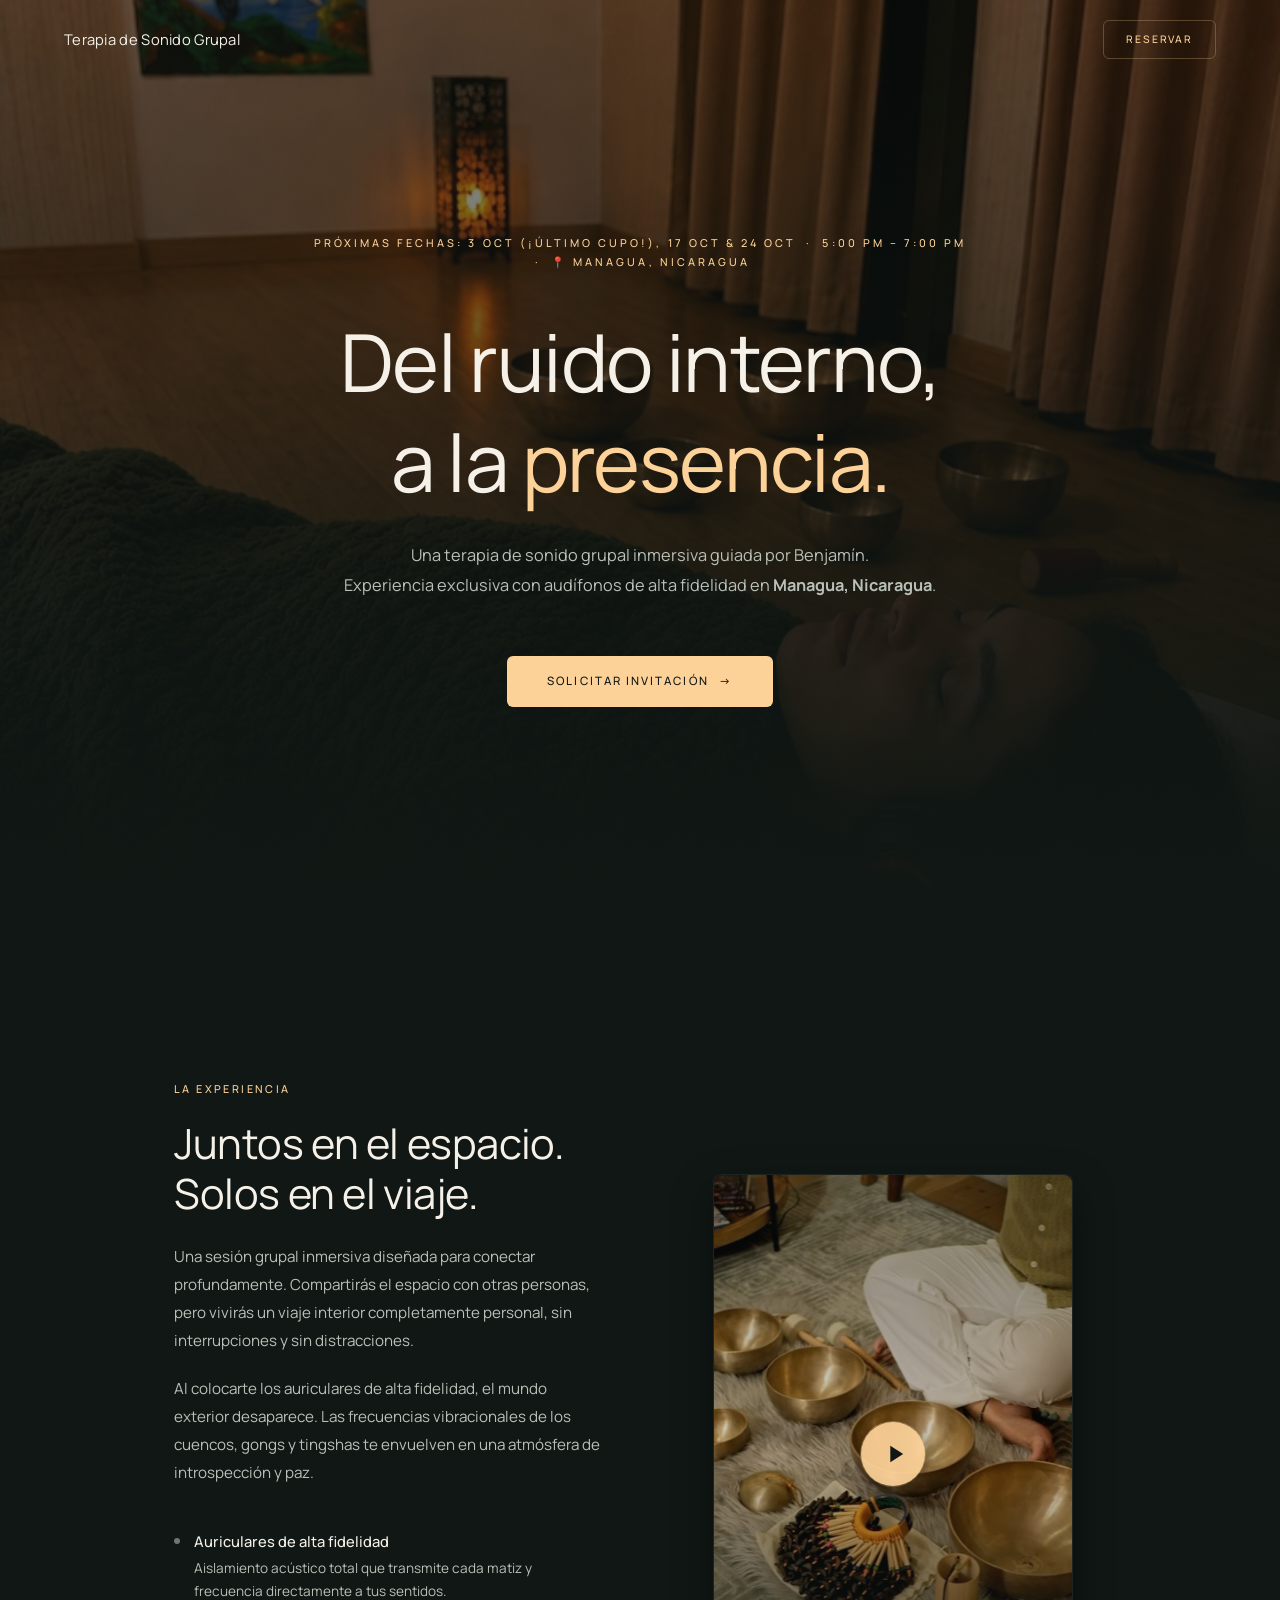
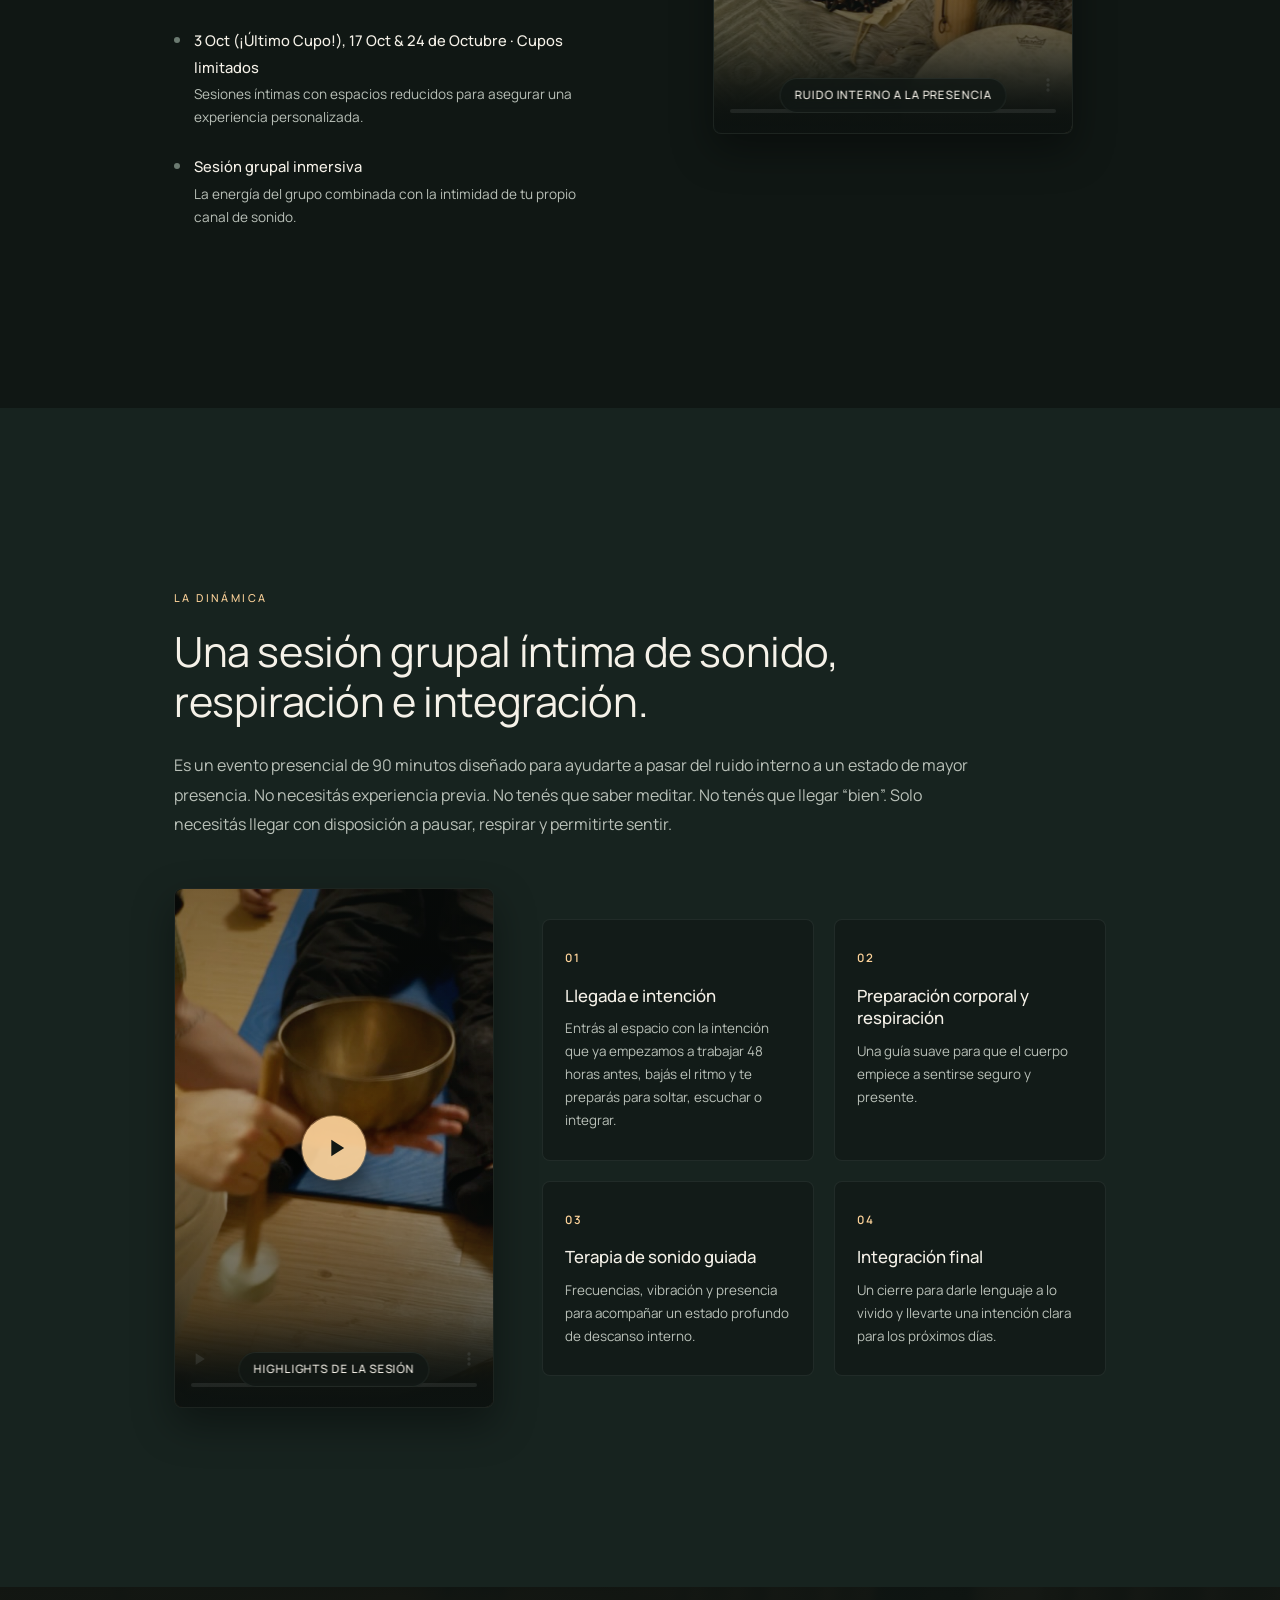
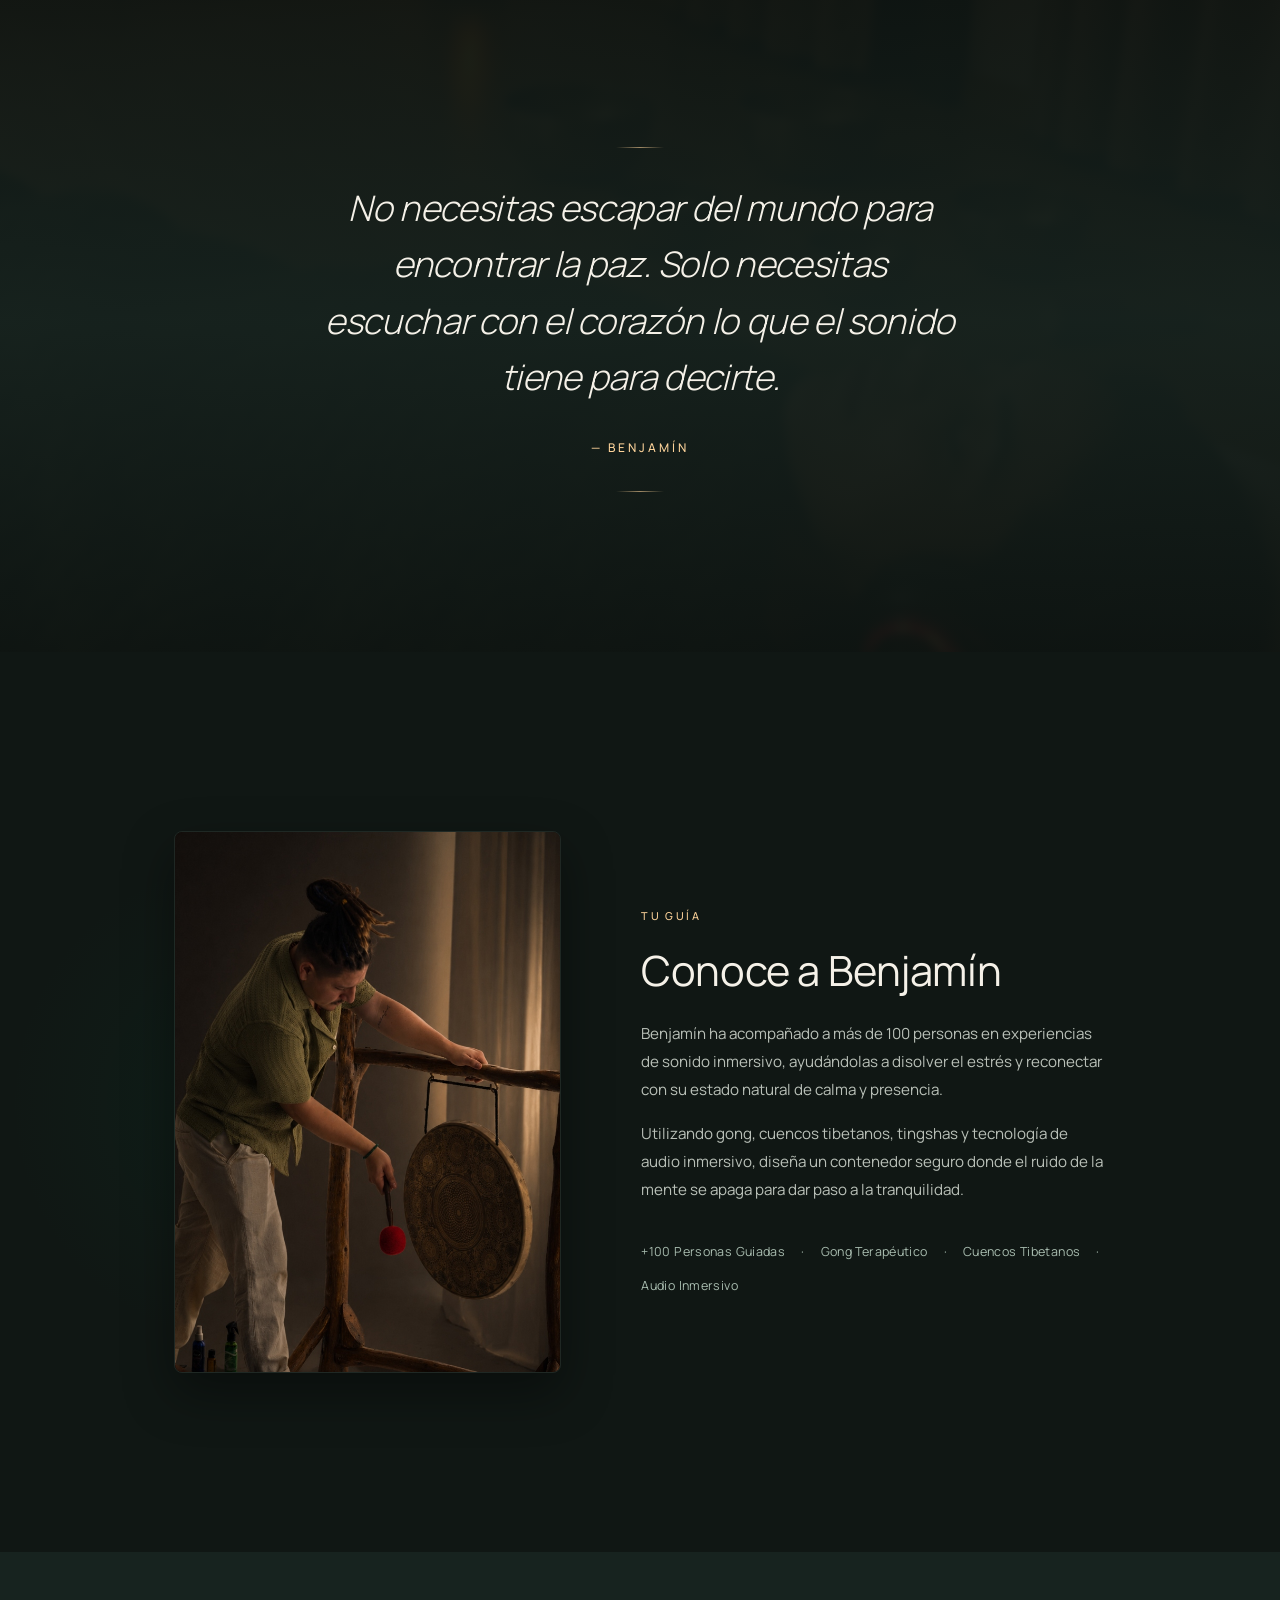
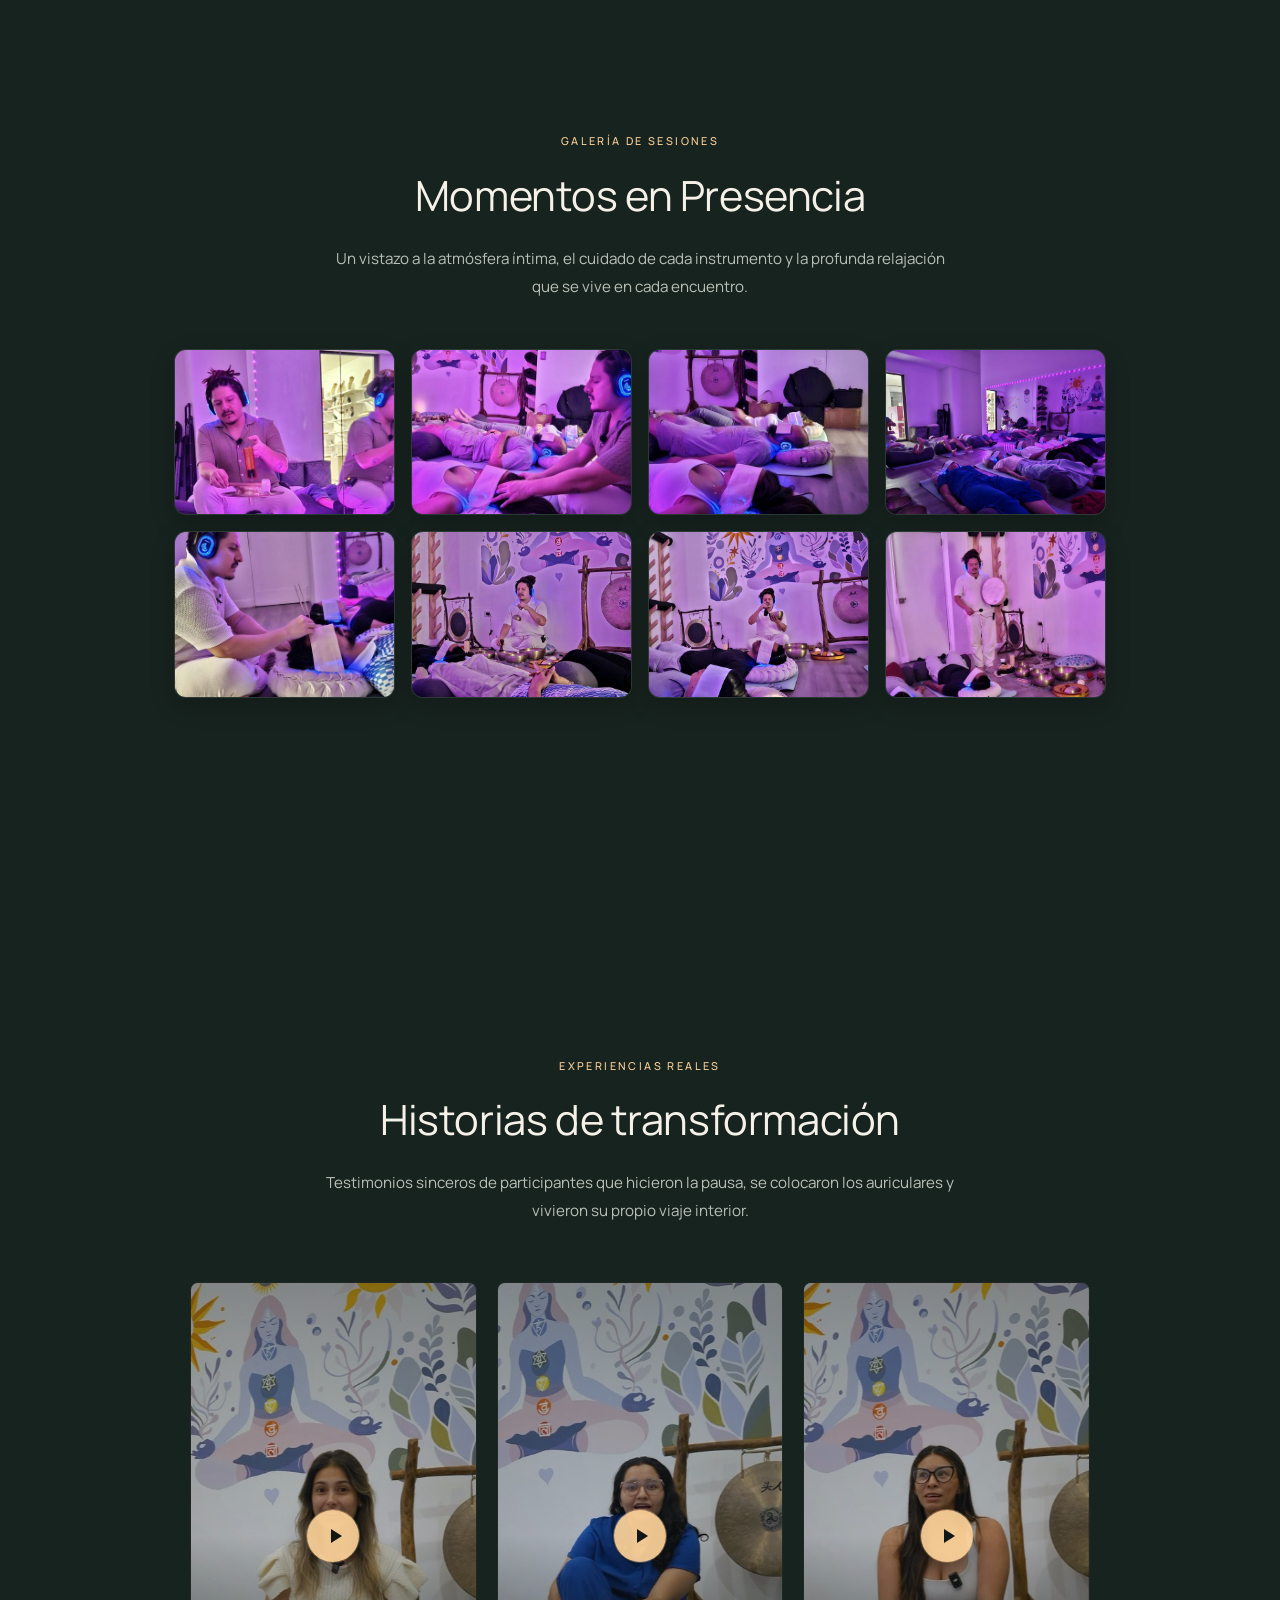
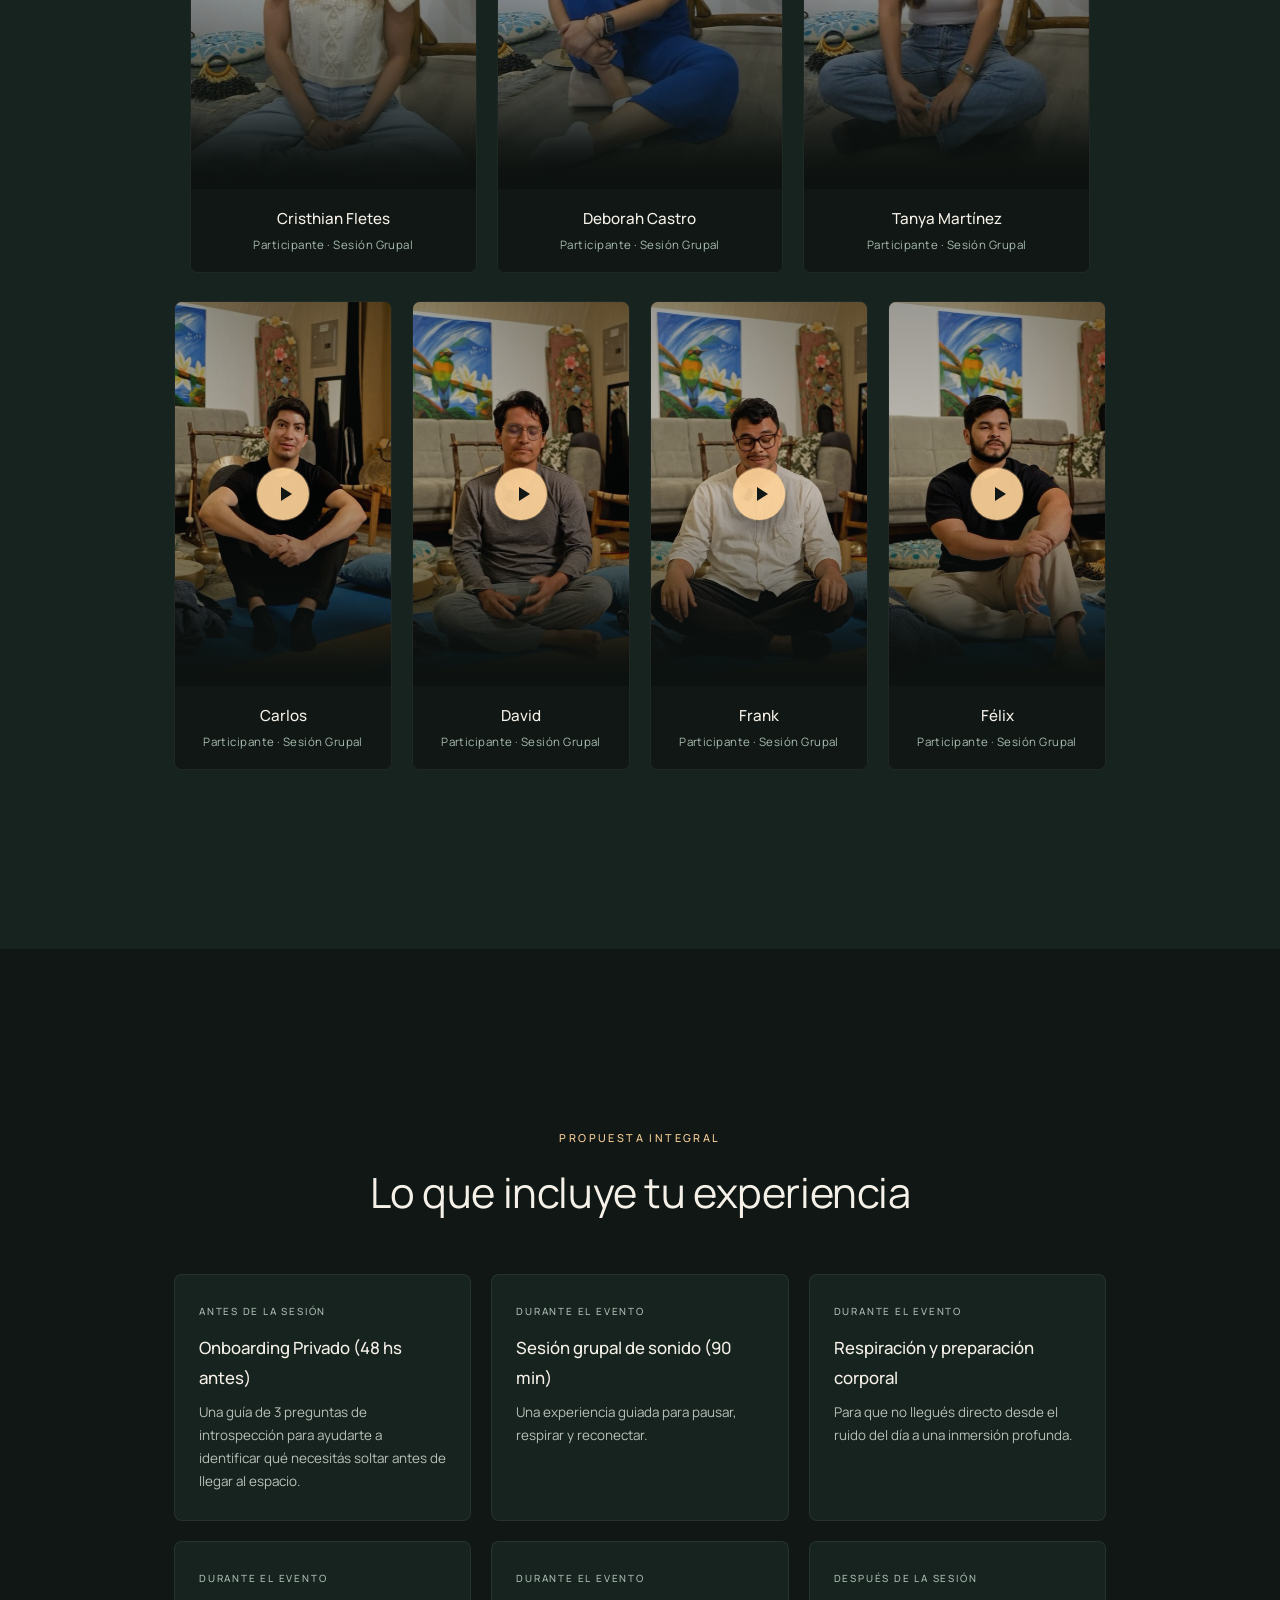
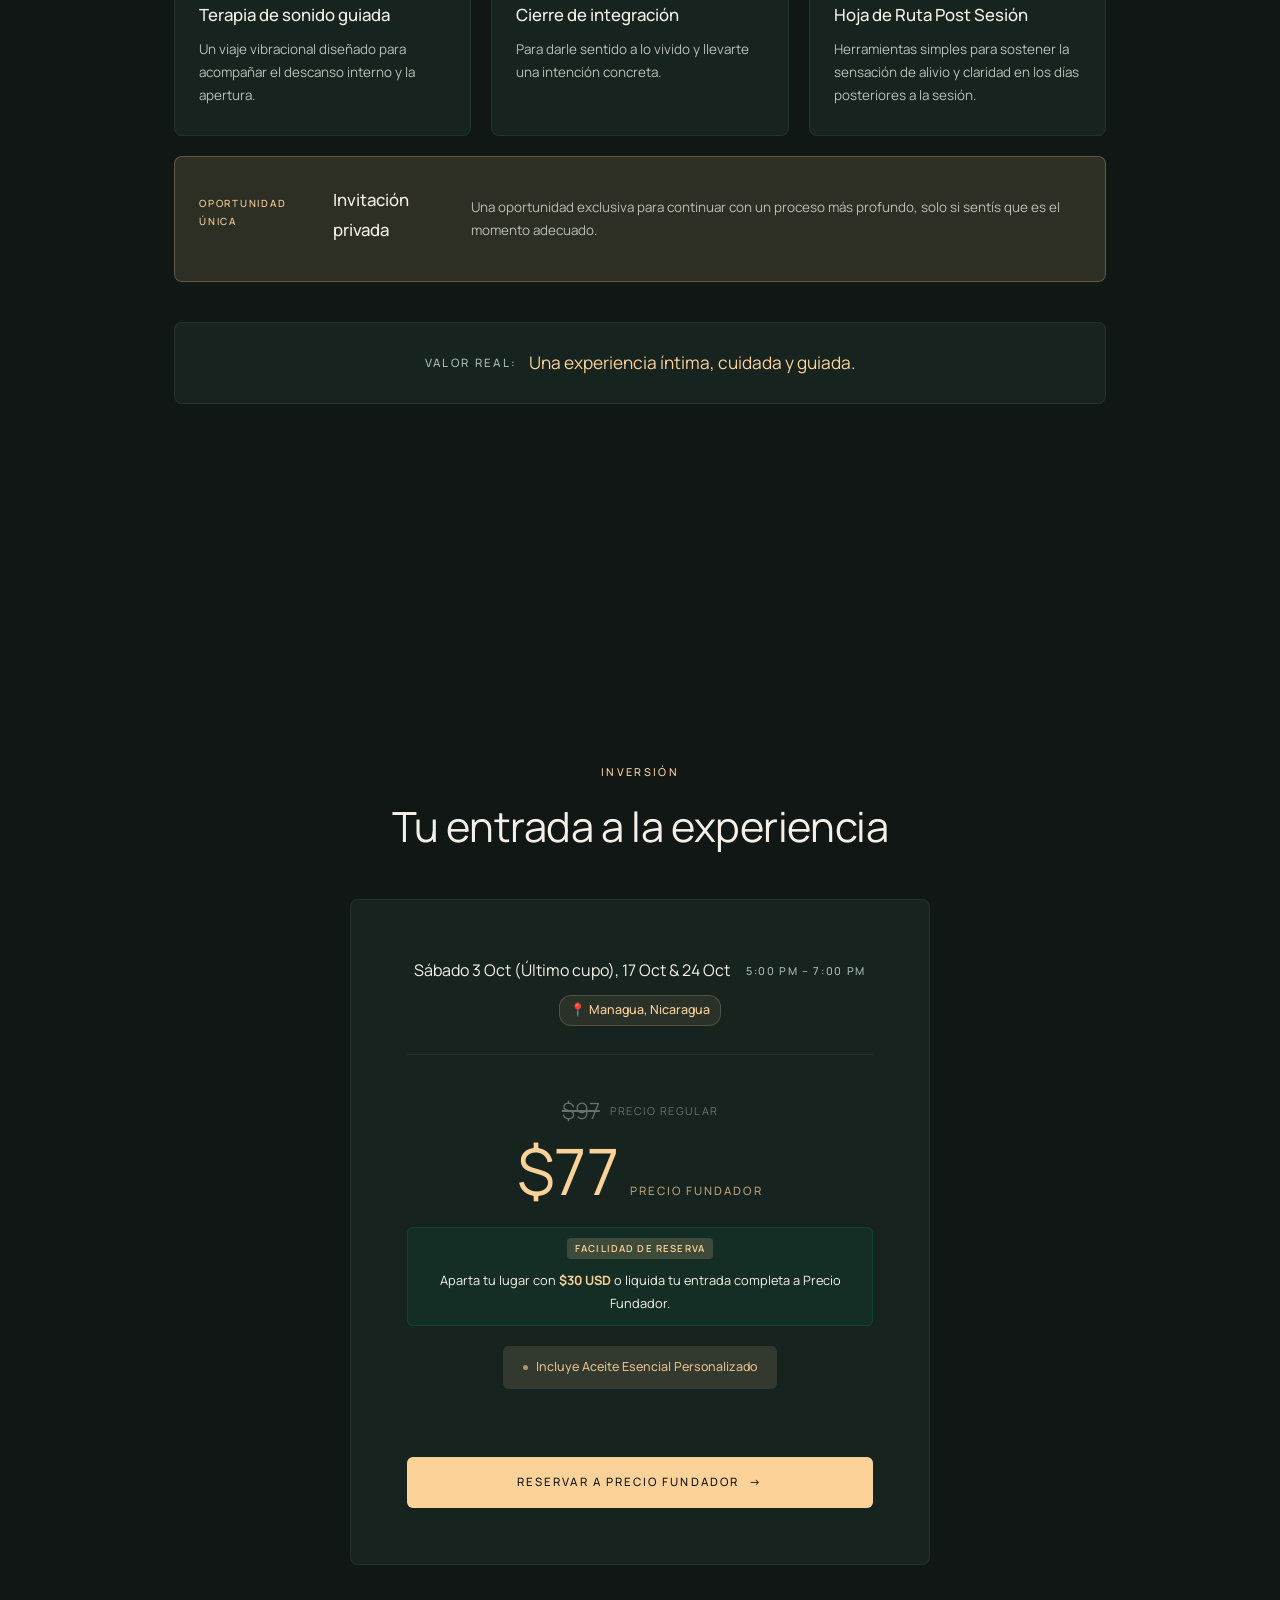
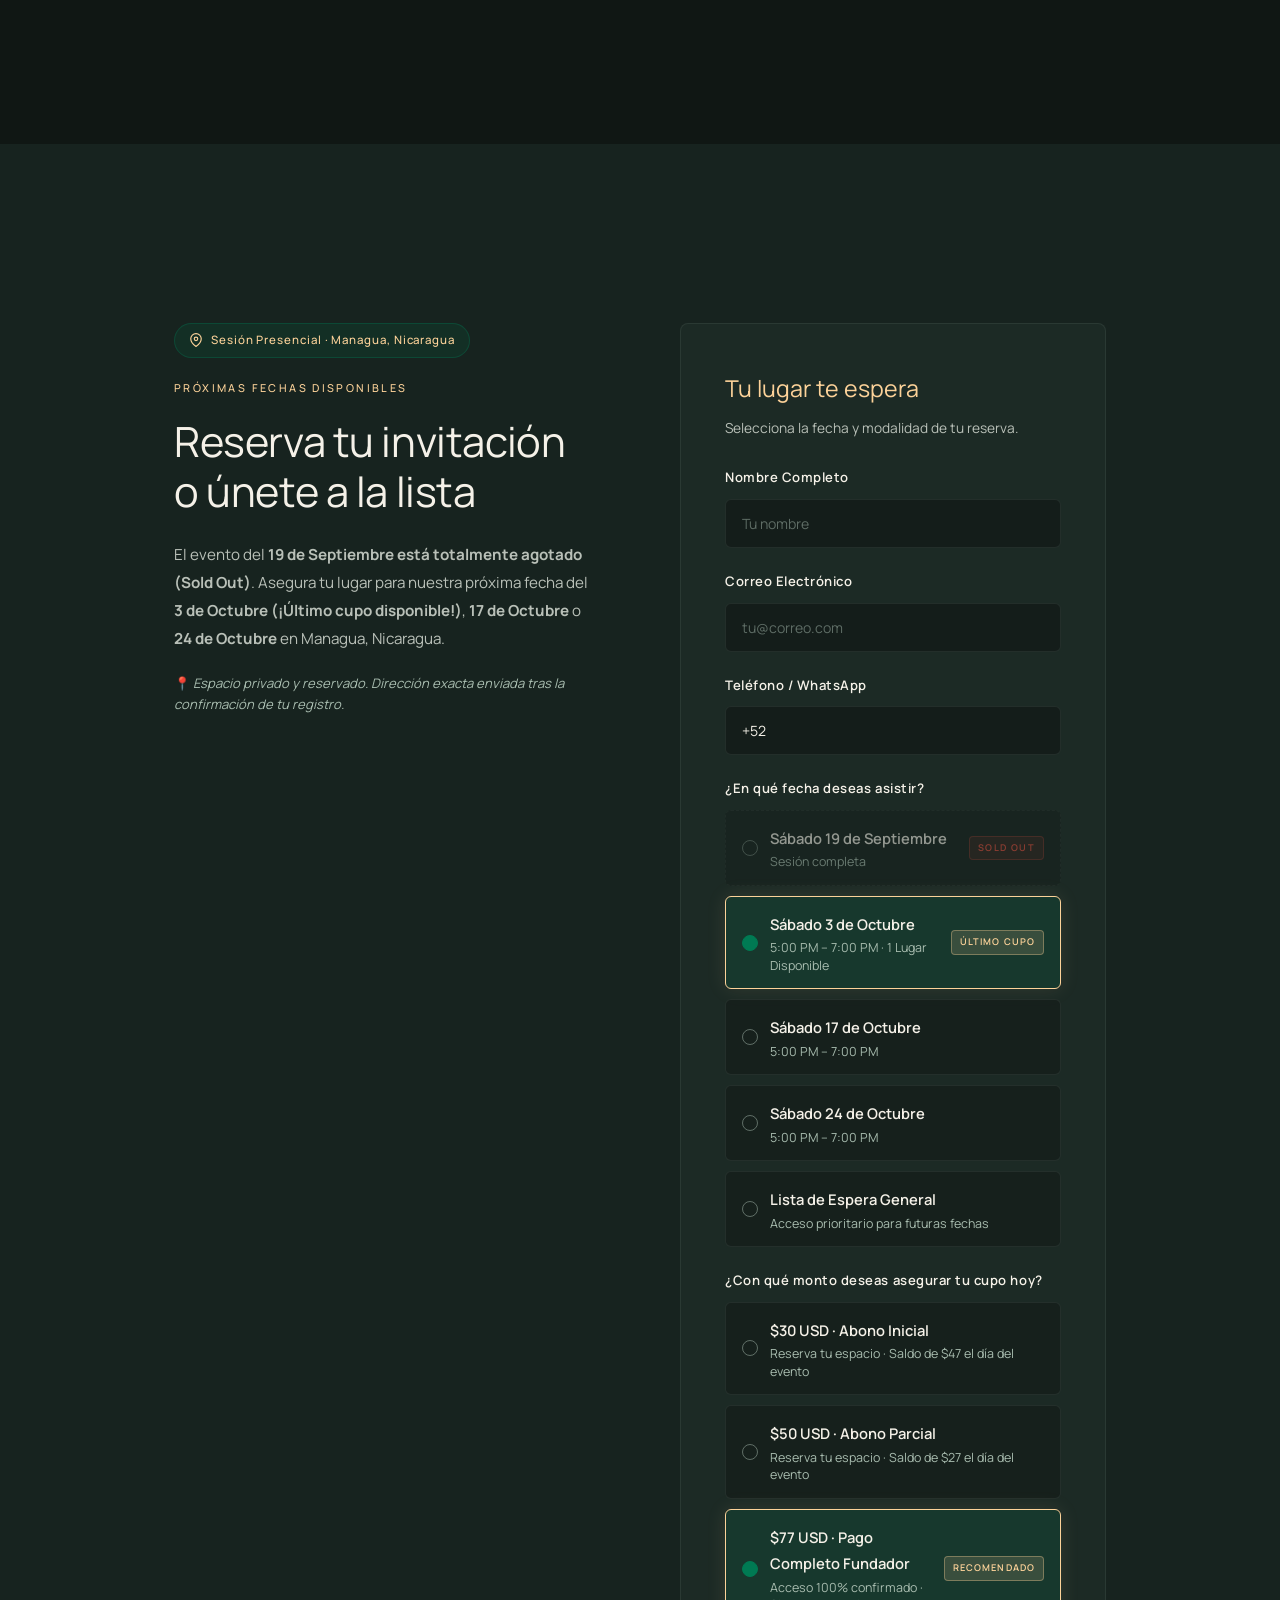
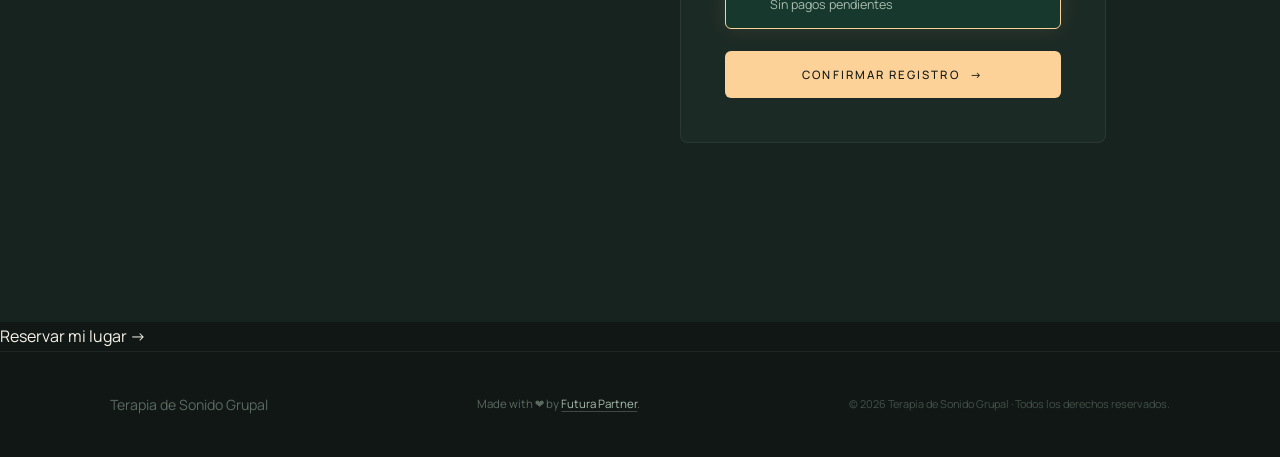
==== light/index.html @ f6e2417f "Initial commit: Added default and light versions" ====
<!DOCTYPE html>
<html lang="es">
<head>
  <meta charset="UTF-8" />
  <meta name="viewport" content="width=device-width, initial-scale=1.0" />
  <title>Terapia de Sonido Grupal — Exclusiva | Inscríbete</title>
  <meta name="description" content="Terapia de Sonido Grupal Inmersiva guiada por Benjamín. Reserva tu invitación e inscríbete a la experiencia." />
  <meta property="og:title" content="Terapia de Sonido Grupal — Exclusiva | Inscríbete" />
  <meta property="og:description" content="Una experiencia de Terapia de Sonido Grupal Inmersiva guiada por Benjamín. Cupos exclusivos. Inscríbete ahora." />
  <meta property="og:type" content="website" />
  <link rel="preconnect" href="https://fonts.googleapis.com" />
  <link rel="preconnect" href="https://fonts.gstatic.com" crossorigin />
  <link href="https://fonts.googleapis.com/css2?family=Manrope:wght@300;400;500;600&display=swap" rel="stylesheet" />
  <link rel="stylesheet" href="style.css" />
  <link rel="stylesheet" href="https://cdn.jsdelivr.net/npm/intl-tel-input@24.5.0/build/css/intlTelInput.min.css" />

  <!-- Google Tag Manager -->
  <script>(function(w,d,s,l,i){w[l]=w[l]||[];w[l].push({'gtm.start':
  new Date().getTime(),event:'gtm.js'});var f=d.getElementsByTagName(s)[0],
  j=d.createElement(s),dl=l!='dataLayer'?'&l='+l:'';j.async=true;j.src=
  'https://www.googletagmanager.com/gtm.js?id='+i+dl;f.parentNode.insertBefore(j,f);
  })(window,document,'script','dataLayer','GTM-536QFM63');</script>
  <!-- End Google Tag Manager -->
</head>
<body>
  <!-- Google Tag Manager (noscript) -->
  <noscript><iframe src="https://www.googletagmanager.com/ns.html?id=GTM-536QFM63"
  height="0" width="0" style="display:none;visibility:hidden"></iframe></noscript>
  <!-- End Google Tag Manager (noscript) -->

  <!-- NAV -->
  <nav id="main-nav" role="navigation" aria-label="Navegación principal">
    <div class="nav-wordmark">Terapia de Sonido Grupal</div>
    <a href="#registro" class="nav-cta" id="nav-cta-btn">Reservar</a>
  </nav>

  <!-- HERO -->
  <section id="hero" aria-label="Inicio">
    <div class="hero-bg" role="img" aria-label="Atmósfera de terapia de sonido"></div>
    <div class="hero-overlay"></div>
    <div class="hero-content">
      <p class="hero-eyebrow">Próximas Fechas: 3 Oct (¡Último cupo!), 17 Oct & 24 Oct <span class="desktop-only">&nbsp;·&nbsp; 5:00 PM – 7:00 PM</span> &nbsp;·&nbsp; <span class="hero-location-text">📍 Managua, Nicaragua</span></p>

      <h1 class="hero-title">
        Del ruido interno,<br />
        a la <em>presencia.</em>
      </h1>

      <p class="hero-subtitle">
        Una terapia de sonido grupal inmersiva guiada por Benjamín.<br class="desktop-only" />
        Experiencia exclusiva con audífonos de alta fidelidad en <strong>Managua, Nicaragua</strong>.
      </p>

      <a href="#registro" class="btn-primary" id="hero-cta-btn">
        Solicitar Invitación <span class="arrow">→</span>
      </a>
    </div>
  </section>

  <!-- EXPERIENCE -->
  <section id="experience" aria-labelledby="exp-title">
    <div class="container">
      <div class="experience-grid">
        <div class="experience-text">
          <span class="eyebrow reveal">La Experiencia</span>
          <h2 class="section-title reveal delay-1" id="exp-title">
            Juntos en el espacio.<br />Solos en el viaje.
          </h2>
          <p class="section-body reveal delay-2">
            Una sesión grupal inmersiva diseñada para conectar profundamente. Compartirás el espacio con otras personas, pero vivirás un viaje interior completamente personal, sin interrupciones y sin distracciones.
          </p>
          <p class="section-body reveal delay-2">
            Al colocarte los auriculares de alta fidelidad, el mundo exterior desaparece. Las frecuencias vibracionales de los cuencos, gongs y tingshas te envuelven en una atmósfera de introspección y paz.
          </p>
          <ul class="feature-list reveal delay-3">
            <li class="feature-item">
              <div class="feature-dot"></div>
              <div class="feature-text">
                <strong>Auriculares de alta fidelidad</strong>
                <p>Aislamiento acústico total que transmite cada matiz y frecuencia directamente a tus sentidos.</p>
              </div>
            </li>
            <li class="feature-item">
              <div class="feature-dot"></div>
              <div class="feature-text">
                <strong>3 Oct (¡Último Cupo!), 17 Oct & 24 de Octubre · Cupos limitados</strong>
                <p>Sesiones íntimas con espacios reducidos para asegurar una experiencia personalizada.</p>
              </div>
            </li>
            <li class="feature-item">
              <div class="feature-dot"></div>
              <div class="feature-text">
                <strong>Sesión grupal inmersiva</strong>
                <p>La energía del grupo combinada con la intimidad de tu propio canal de sonido.</p>
              </div>
            </li>
          </ul>
        </div>
        <div class="experience-video-container reveal delay-2">
          <div class="video-card-wrapper main-video-wrapper">
            <video
              id="video-principal"
              class="custom-video"
              src="videos/ruido_interno.mp4"
              poster="videos/poster_ruido_interno.jpg"
              playsinline
              preload="metadata"
              controls
            ></video>
            <div class="video-custom-overlay" data-video-target="video-principal">
              <button class="video-play-button" aria-label="Reproducir video principal">
                <svg viewBox="0 0 24 24" width="28" height="28" fill="currentColor">
                  <path d="M8 5v14l11-7z"/>
                </svg>
              </button>
              <div class="video-tag-pill">Ruido interno a la presencia</div>
            </div>
          </div>
        </div>
      </div>
    </div>
  </section>

  <!-- PROCESO DE LA SESIÓN -->
  <section id="proceso" aria-labelledby="proceso-title">
    <div class="container">
      <div class="proceso-header">
        <span class="eyebrow reveal">La Dinámica</span>
        <h2 class="section-title reveal delay-1" id="proceso-title">
          Una sesión grupal íntima de sonido,<br />respiración e integración.
        </h2>
        <p class="section-body proceso-intro reveal delay-2">
          Es un evento presencial de 90 minutos diseñado para ayudarte a pasar del ruido interno a un estado de mayor presencia. No necesitás experiencia previa. No tenés que saber meditar. No tenés que llegar “bien”. Solo necesitás llegar con disposición a pausar, respirar y permitirte sentir.
        </p>
      </div>

      <div class="proceso-columns">
        <!-- Columna Izquierda: Video Highlights -->
        <div class="proceso-video-col reveal delay-1">
          <div class="video-card-wrapper highlights-video-wrapper">
            <video
              id="video-highlights"
              class="custom-video"
              src="videos/highlights.mp4"
              poster="videos/poster_highlights.jpg"
              playsinline
              preload="metadata"
              controls
            ></video>
            <div class="video-custom-overlay" data-video-target="video-highlights">
              <button class="video-play-button" aria-label="Ver momentos destacados">
                <svg viewBox="0 0 24 24" width="28" height="28" fill="currentColor">
                  <path d="M8 5v14l11-7z"/>
                </svg>
              </button>
              <div class="video-tag-pill">Highlights de la sesión</div>
            </div>
          </div>
        </div>

        <!-- Columna Derecha: Tarjetas del proceso -->
        <div class="proceso-cards-col">
          <div class="proceso-grid">
            <div class="proceso-card reveal">
              <span class="proceso-num">01</span>
              <h3 class="proceso-card-title">Llegada e intención</h3>
              <p class="proceso-card-body">Entrás al espacio con la intención que ya empezamos a trabajar 48 horas antes, bajás el ritmo y te preparás para soltar, escuchar o integrar.</p>
            </div>
            <div class="proceso-card reveal delay-1">
              <span class="proceso-num">02</span>
              <h3 class="proceso-card-title">Preparación corporal y respiración</h3>
              <p class="proceso-card-body">Una guía suave para que el cuerpo empiece a sentirse seguro y presente.</p>
            </div>
            <div class="proceso-card reveal delay-2">
              <span class="proceso-num">03</span>
              <h3 class="proceso-card-title">Terapia de sonido guiada</h3>
              <p class="proceso-card-body">Frecuencias, vibración y presencia para acompañar un estado profundo de descanso interno.</p>
            </div>
            <div class="proceso-card reveal delay-3">
              <span class="proceso-num">04</span>
              <h3 class="proceso-card-title">Integración final</h3>
              <p class="proceso-card-body">Un cierre para darle lenguaje a lo vivido y llevarte una intención clara para los próximos días.</p>
            </div>
          </div>
        </div>
      </div>
    </div>
  </section>

  <!-- QUOTE — cinematic moment -->
  <section id="quote-band" aria-label="Filosofía">
    <div class="quote-bg" aria-hidden="true"></div>
    <div class="quote-overlay"></div>
    <div class="quote-inner">
      <div class="quote-line" aria-hidden="true"></div>
      <blockquote class="quote-text reveal">
        No necesitas escapar del mundo para encontrar la paz. Solo necesitas escuchar con el corazón lo que el sonido tiene para decirte.
      </blockquote>
      <p class="quote-attr reveal delay-1">— Benjamín</p>
      <div class="quote-line" aria-hidden="true"></div>
    </div>
  </section>

  <!-- BENJAMIN -->
  <section id="benjamin" aria-labelledby="benjamin-title">
    <div class="benjamin-ambient" aria-hidden="true"></div>
    <div class="container">
      <div class="benjamin-grid">
        <div class="benjamin-image-frame reveal">
          <img src="benjamin_gong.jpg" alt="Benjamín guiando con gong sagrado" loading="lazy" />
        </div>
        <div class="benjamin-content">
          <span class="eyebrow reveal">Tu Guía</span>
          <h2 class="section-title reveal delay-1" id="benjamin-title">Conoce a Benjamín</h2>
          <p class="section-body reveal delay-2">
            Benjamín ha acompañado a más de 100 personas en experiencias de sonido inmersivo, ayudándolas a disolver el estrés y reconectar con su estado natural de calma y presencia.
          </p>
          <p class="section-body reveal delay-2">
            Utilizando gong, cuencos tibetanos, tingshas y tecnología de audio inmersivo, diseña un contenedor seguro donde el ruido de la mente se apaga para dar paso a la tranquilidad.
          </p>
          <div class="credentials reveal delay-3">
            <span class="credential-item">+100 Personas Guiadas</span>
            <span class="credential-item">·</span>
            <span class="credential-item">Gong Terapéutico</span>
            <span class="credential-item">·</span>
            <span class="credential-item">Cuencos Tibetanos</span>
            <span class="credential-item">·</span>
            <span class="credential-item">Audio Inmersivo</span>
          </div>
        </div>
      </div>
    </div>
  </section>

  <!-- GALLERY — Sesiones de Sonidoterapia -->
  <section id="gallery" aria-labelledby="gallery-title">
    <div class="container">
      <div class="gallery-header">
        <span class="eyebrow reveal">Galería de Sesiones</span>
        <h2 class="section-title reveal delay-1" id="gallery-title">
          Momentos en Presencia
        </h2>
        <p class="section-body gallery-intro reveal delay-2">
          Un vistazo a la atmósfera íntima, el cuidado de cada instrumento y la profunda relajación que se vive en cada encuentro.
        </p>
      </div>
      <div class="gallery-grid reveal delay-2">
        <div class="gallery-card" data-index="0" data-large="gallery/sesion_foto_1_large.jpg" data-caption="Inmersión sonora grupal y presencia plena">
          <div class="gallery-img-wrapper">
            <img src="gallery/sesion_foto_1_thumb.jpg" alt="Participantes en sesión de terapia de sonido grupal" class="pos-top" loading="lazy" />
            <div class="gallery-overlay">
              <span class="gallery-zoom-icon">
                <svg viewBox="0 0 24 24" width="22" height="22" fill="none" stroke="currentColor" stroke-width="2">
                  <path d="M15 3h6v6M9 21H3v-6M21 3l-7 7M3 21l7-7"/>
                </svg>
              </span>
            </div>
          </div>
        </div>
        <div class="gallery-card" data-index="1" data-large="gallery/sesion_foto_2_large.jpg" data-caption="Instrumentos sagrados y cuencos tibetanos de sanación">
          <div class="gallery-img-wrapper">
            <img src="gallery/sesion_foto_2_thumb.jpg" alt="Cuencos tibetanos afinados para terapia de sonido" loading="lazy" />
            <div class="gallery-overlay">
              <span class="gallery-zoom-icon">
                <svg viewBox="0 0 24 24" width="22" height="22" fill="none" stroke="currentColor" stroke-width="2">
                  <path d="M15 3h6v6M9 21H3v-6M21 3l-7 7M3 21l7-7"/>
                </svg>
              </span>
            </div>
          </div>
        </div>
        <div class="gallery-card" data-index="2" data-large="gallery/sesion_foto_3_large.jpg" data-caption="Espacio preparado con atención plena para cada participante">
          <div class="gallery-img-wrapper">
            <img src="gallery/sesion_foto_3_thumb.jpg" alt="Ambiente y disposición de la sesión de sonidoterapia" loading="lazy" />
            <div class="gallery-overlay">
              <span class="gallery-zoom-icon">
                <svg viewBox="0 0 24 24" width="22" height="22" fill="none" stroke="currentColor" stroke-width="2">
                  <path d="M15 3h6v6M9 21H3v-6M21 3l-7 7M3 21l7-7"/>
                </svg>
              </span>
            </div>
          </div>
        </div>
        <div class="gallery-card" data-index="3" data-large="gallery/sesion_foto_4_large.jpg" data-caption="Guía personalizada y vibración armónica">
          <div class="gallery-img-wrapper">
            <img src="gallery/sesion_foto_4_thumb.jpg" alt="Facilitador Benjamín guiando la terapia sonora" loading="lazy" />
            <div class="gallery-overlay">
              <span class="gallery-zoom-icon">
                <svg viewBox="0 0 24 24" width="22" height="22" fill="none" stroke="currentColor" stroke-width="2">
                  <path d="M15 3h6v6M9 21H3v-6M21 3l-7 7M3 21l7-7"/>
                </svg>
              </span>
            </div>
          </div>
        </div>
        <div class="gallery-card" data-index="4" data-large="gallery/sesion_foto_5_large.jpg" data-caption="Relajación y descanso profundo con auriculares HD">
          <div class="gallery-img-wrapper">
            <img src="gallery/sesion_foto_5_thumb.jpg" alt="Participante descansando en sesión de sonido" loading="lazy" />
            <div class="gallery-overlay">
              <span class="gallery-zoom-icon">
                <svg viewBox="0 0 24 24" width="22" height="22" fill="none" stroke="currentColor" stroke-width="2">
                  <path d="M15 3h6v6M9 21H3v-6M21 3l-7 7M3 21l7-7"/>
                </svg>
              </span>
            </div>
          </div>
        </div>
        <div class="gallery-card" data-index="5" data-large="gallery/sesion_foto_6_large.jpg" data-caption="Sonoridad envolvente de campanas y frecuencias puras">
          <div class="gallery-img-wrapper">
            <img src="gallery/sesion_foto_6_thumb.jpg" alt="Detalle de campanas e instrumentos sonoros" loading="lazy" />
            <div class="gallery-overlay">
              <span class="gallery-zoom-icon">
                <svg viewBox="0 0 24 24" width="22" height="22" fill="none" stroke="currentColor" stroke-width="2">
                  <path d="M15 3h6v6M9 21H3v-6M21 3l-7 7M3 21l7-7"/>
                </svg>
              </span>
            </div>
          </div>
        </div>
        <div class="gallery-card" data-index="6" data-large="gallery/sesion_foto_7_large.jpg" data-caption="Paz mental y reconexión profunda con uno mismo">
          <div class="gallery-img-wrapper">
            <img src="gallery/sesion_foto_7_thumb.jpg" alt="Participante en meditación sonora con antifaz" loading="lazy" />
            <div class="gallery-overlay">
              <span class="gallery-zoom-icon">
                <svg viewBox="0 0 24 24" width="22" height="22" fill="none" stroke="currentColor" stroke-width="2">
                  <path d="M15 3h6v6M9 21H3v-6M21 3l-7 7M3 21l7-7"/>
                </svg>
              </span>
            </div>
          </div>
        </div>
        <div class="gallery-card" data-index="7" data-large="gallery/sesion_foto_8_large.jpg" data-caption="Cierre de sesión y reintegración grupal">
          <div class="gallery-img-wrapper">
            <img src="gallery/sesion_foto_8_thumb.jpg" alt="Grupo compartiendo al finalizar la sesión de sonidoterapia" loading="lazy" />
            <div class="gallery-overlay">
              <span class="gallery-zoom-icon">
                <svg viewBox="0 0 24 24" width="22" height="22" fill="none" stroke="currentColor" stroke-width="2">
                  <path d="M15 3h6v6M9 21H3v-6M21 3l-7 7M3 21l7-7"/>
                </svg>
              </span>
            </div>
          </div>
        </div>
      </div>
    </div>
  </section>

  <!-- TESTIMONIOS (VIDEOS) -->
  <section id="testimonios" aria-labelledby="testimonios-title">
    <div class="container">
      <div class="testimonios-header">
        <span class="eyebrow reveal">Experiencias Reales</span>
        <h2 class="section-title reveal delay-1" id="testimonios-title">
          Historias de transformación
        </h2>
        <p class="section-body testimonios-intro reveal delay-2">
          Testimonios sinceros de participantes que hicieron la pausa, se colocaron los auriculares y vivieron su propio viaje interior.
        </p>
      </div>

      <!-- Fila 1: 3 Videos Destacados (Centrados en Desktop) -->
      <div class="testimonios-featured-grid">
        <!-- 1: Cristhian Fletes -->
        <div class="testimonio-card reveal">
          <div class="testimonio-video-wrap">
            <video
              id="video-cristhian"
              class="custom-video"
              src="videos/testimonio_cristhian.mp4"
              poster="videos/poster_testimonio_cristhian.jpg"
              playsinline
              preload="none"
              controls
            ></video>
            <div class="video-custom-overlay" data-video-target="video-cristhian">
              <button class="video-play-button" aria-label="Ver testimonio de Cristhian Fletes">
                <svg viewBox="0 0 24 24" width="24" height="24" fill="currentColor">
                  <path d="M8 5v14l11-7z"/>
                </svg>
              </button>
            </div>
          </div>
          <div class="testimonio-info">
            <div class="testimonio-name">Cristhian Fletes</div>
            <div class="testimonio-role">Participante · Sesión Grupal</div>
          </div>
        </div>

        <!-- 2: Deborah Castro -->
        <div class="testimonio-card reveal delay-1">
          <div class="testimonio-video-wrap">
            <video
              id="video-deborah"
              class="custom-video"
              src="videos/testimonio_deborah.mp4"
              poster="videos/poster_testimonio_deborah.jpg"
              playsinline
              preload="none"
              controls
            ></video>
            <div class="video-custom-overlay" data-video-target="video-deborah">
              <button class="video-play-button" aria-label="Ver testimonio de Deborah Castro">
                <svg viewBox="0 0 24 24" width="24" height="24" fill="currentColor">
                  <path d="M8 5v14l11-7z"/>
                </svg>
              </button>
            </div>
          </div>
          <div class="testimonio-info">
            <div class="testimonio-name">Deborah Castro</div>
            <div class="testimonio-role">Participante · Sesión Grupal</div>
          </div>
        </div>

        <!-- 3: Tanya Martínez -->
        <div class="testimonio-card reveal delay-2">
          <div class="testimonio-video-wrap">
            <video
              id="video-tanya"
              class="custom-video"
              src="videos/testimonio_tanya.mp4"
              poster="videos/poster_testimonio_tanya.jpg"
              playsinline
              preload="none"
              controls
            ></video>
            <div class="video-custom-overlay" data-video-target="video-tanya">
              <button class="video-play-button" aria-label="Ver testimonio de Tanya Martínez">
                <svg viewBox="0 0 24 24" width="24" height="24" fill="currentColor">
                  <path d="M8 5v14l11-7z"/>
                </svg>
              </button>
            </div>
          </div>
          <div class="testimonio-info">
            <div class="testimonio-name">Tanya Martínez</div>
            <div class="testimonio-role">Participante · Sesión Grupal</div>
          </div>
        </div>
      </div>

      <!-- Fila 2: 4 Videos Adicionales -->
      <div class="testimonios-grid">
        <!-- 4: Carlos -->
        <div class="testimonio-card reveal">
          <div class="testimonio-video-wrap">
            <video
              id="video-carlos"
              class="custom-video"
              src="videos/testimonio_carlos.mp4"
              poster="videos/poster_testimonio_carlos.jpg"
              playsinline
              preload="none"
              controls
            ></video>
            <div class="video-custom-overlay" data-video-target="video-carlos">
              <button class="video-play-button" aria-label="Ver testimonio de Carlos">
                <svg viewBox="0 0 24 24" width="24" height="24" fill="currentColor">
                  <path d="M8 5v14l11-7z"/>
                </svg>
              </button>
            </div>
          </div>
          <div class="testimonio-info">
            <div class="testimonio-name">Carlos</div>
            <div class="testimonio-role">Participante · Sesión Grupal</div>
          </div>
        </div>

        <!-- 5: David -->
        <div class="testimonio-card reveal delay-1">
          <div class="testimonio-video-wrap">
            <video
              id="video-david"
              class="custom-video"
              src="videos/testimonio_david.mp4"
              poster="videos/poster_testimonio_david.jpg"
              playsinline
              preload="none"
              controls
            ></video>
            <div class="video-custom-overlay" data-video-target="video-david">
              <button class="video-play-button" aria-label="Ver testimonio de David">
                <svg viewBox="0 0 24 24" width="24" height="24" fill="currentColor">
                  <path d="M8 5v14l11-7z"/>
                </svg>
              </button>
            </div>
          </div>
          <div class="testimonio-info">
            <div class="testimonio-name">David</div>
            <div class="testimonio-role">Participante · Sesión Grupal</div>
          </div>
        </div>

        <!-- 6: Frank -->
        <div class="testimonio-card reveal delay-2">
          <div class="testimonio-video-wrap">
            <video
              id="video-frank"
              class="custom-video"
              src="videos/testimonio_frank.mp4"
              poster="videos/poster_testimonio_frank.jpg"
              playsinline
              preload="none"
              controls
            ></video>
            <div class="video-custom-overlay" data-video-target="video-frank">
              <button class="video-play-button" aria-label="Ver testimonio de Frank">
                <svg viewBox="0 0 24 24" width="24" height="24" fill="currentColor">
                  <path d="M8 5v14l11-7z"/>
                </svg>
              </button>
            </div>
          </div>
          <div class="testimonio-info">
            <div class="testimonio-name">Frank</div>
            <div class="testimonio-role">Participante · Sesión Grupal</div>
          </div>
        </div>

        <!-- 7: Félix -->
        <div class="testimonio-card reveal delay-3">
          <div class="testimonio-video-wrap">
            <video
              id="video-felix"
              class="custom-video"
              src="videos/testimonio_felix.mp4"
              poster="videos/poster_testimonio_felix.jpg"
              playsinline
              preload="none"
              controls
            ></video>
            <div class="video-custom-overlay" data-video-target="video-felix">
              <button class="video-play-button" aria-label="Ver testimonio de Félix">
                <svg viewBox="0 0 24 24" width="24" height="24" fill="currentColor">
                  <path d="M8 5v14l11-7z"/>
                </svg>
              </button>
            </div>
          </div>
          <div class="testimonio-info">
            <div class="testimonio-name">Félix</div>
            <div class="testimonio-role">Participante · Sesión Grupal</div>
          </div>
        </div>
      </div>
    </div>
  </section>

  <!-- LO QUE INCLUYE TU EXPERIENCIA -->
  <section id="incluye" aria-labelledby="incluye-title">
    <div class="container">
      <div class="incluye-header">
        <span class="eyebrow reveal">Propuesta Integral</span>
        <h2 class="section-title reveal delay-1" id="incluye-title">
          Lo que incluye tu experiencia
        </h2>
      </div>

      <div class="incluye-grid">
        <div class="incluye-card reveal">
          <div class="incluye-tag">Antes de la sesión</div>
          <h3 class="incluye-card-title">Onboarding Privado (48 hs antes)</h3>
          <p class="incluye-card-body">Una guía de 3 preguntas de introspección para ayudarte a identificar qué necesitás soltar antes de llegar al espacio.</p>
        </div>

        <div class="incluye-card reveal delay-1">
          <div class="incluye-tag">Durante el evento</div>
          <h3 class="incluye-card-title">Sesión grupal de sonido (90 min)</h3>
          <p class="incluye-card-body">Una experiencia guiada para pausar, respirar y reconectar.</p>
        </div>

        <div class="incluye-card reveal delay-1">
          <div class="incluye-tag">Durante el evento</div>
          <h3 class="incluye-card-title">Respiración y preparación corporal</h3>
          <p class="incluye-card-body">Para que no llegués directo desde el ruido del día a una inmersión profunda.</p>
        </div>

        <div class="incluye-card reveal delay-2">
          <div class="incluye-tag">Durante el evento</div>
          <h3 class="incluye-card-title">Terapia de sonido guiada</h3>
          <p class="incluye-card-body">Un viaje vibracional diseñado para acompañar el descanso interno y la apertura.</p>
        </div>

        <div class="incluye-card reveal delay-2">
          <div class="incluye-tag">Durante el evento</div>
          <h3 class="incluye-card-title">Cierre de integración</h3>
          <p class="incluye-card-body">Para darle sentido a lo vivido y llevarte una intención concreta.</p>
        </div>

        <div class="incluye-card reveal delay-3">
          <div class="incluye-tag">Después de la sesión</div>
          <h3 class="incluye-card-title">Hoja de Ruta Post Sesión</h3>
          <p class="incluye-card-body">Herramientas simples para sostener la sensación de alivio y claridad en los días posteriores a la sesión.</p>
        </div>

        <div class="incluye-card featured-incluye reveal delay-3">
          <div class="incluye-tag">Oportunidad Única</div>
          <h3 class="incluye-card-title">Invitación privada</h3>
          <p class="incluye-card-body">Una oportunidad exclusiva para continuar con un proceso más profundo, solo si sentís que es el momento adecuado.</p>
        </div>
      </div>

      <div class="valor-real-banner reveal delay-3">
        <span class="valor-real-label">Valor real:</span>
        <span class="valor-real-text">Una experiencia íntima, cuidada y guiada.</span>
      </div>
    </div>
  </section>

  <!-- PRICING -->
  <section id="pricing" aria-labelledby="pricing-title">
    <div class="container">
      <div class="pricing-layout">
        <div class="pricing-header">
          <span class="eyebrow reveal">Inversión</span>
          <h2 class="section-title reveal delay-1" id="pricing-title">
            Tu entrada a la experiencia
          </h2>
        </div>
        <div class="pricing-card reveal delay-2">
          <div class="pricing-date">
            <span class="pricing-date-day">Sábado 3 Oct (Último cupo), 17 Oct & 24 Oct</span>
            <span class="pricing-date-time">5:00 PM – 7:00 PM</span>
            <span class="pricing-date-loc">📍 Managua, Nicaragua</span>
          </div>
          <div class="pricing-body">
            <div class="pricing-regular">
              <span class="pricing-strike">$97</span>
              <span class="pricing-regular-label">Precio Regular</span>
            </div>
            <div class="pricing-founder">
              <span class="pricing-amount">$77</span>
              <span class="pricing-founder-label">Precio Fundador</span>
            </div>
            <div class="pricing-deposit-note">
              <span class="deposit-tag">Facilidad de Reserva</span>
              <p>Aparta tu lugar con <strong>$30 USD</strong> o liquida tu entrada completa a Precio Fundador.</p>
            </div>
            <div class="pricing-includes">
              <span class="pricing-includes-dot"></span>
              <span class="pricing-includes-text">Incluye Aceite Esencial Personalizado</span>
            </div>
          </div>
          <a href="#registro" class="btn-primary pricing-cta">
            Reservar a Precio Fundador <span class="arrow">→</span>
          </a>
        </div>
      </div>
    </div>
  </section>

  <!-- FORM -->
  <section id="registro" aria-labelledby="form-title">
    <div class="container">
      <div class="form-layout">
        <div class="form-intro">
          <div class="form-location-tag reveal">
            <svg viewBox="0 0 24 24" width="14" height="14" fill="none" stroke="currentColor" stroke-width="2">
              <path d="M21 10c0 7-9 13-9 13s-9-6-9-13a9 9 0 0 1 18 0z"/>
              <circle cx="12" cy="10" r="3"/>
            </svg>
            <span>Sesión Presencial · Managua, Nicaragua</span>
          </div>
          <span class="eyebrow reveal">Próximas Fechas Disponibles</span>
          <h2 class="section-title reveal delay-1" id="form-title">
            Reserva tu invitación<br />o únete a la lista
          </h2>
          <p class="section-body reveal delay-2">
            El evento del <strong>19 de Septiembre está totalmente agotado (Sold Out)</strong>. Asegura tu lugar para nuestra próxima fecha del <strong>3 de Octubre (¡Último cupo disponible!)</strong>, <strong>17 de Octubre</strong> o <strong>24 de Octubre</strong> en Managua, Nicaragua.
          </p>
          <p class="form-location-sub reveal delay-2">
            📍 <em>Espacio privado y reservado. Dirección exacta enviada tras la confirmación de tu registro.</em>
          </p>
        </div>

        <div class="form-card reveal delay-2">
          <h3 class="form-card-title">Tu lugar te espera</h3>
          <p class="form-card-subtitle">Selecciona la fecha y modalidad de tu reserva.</p>

          <form id="ghl-form" action="#" method="POST" novalidate>
            <div class="form-group">
              <label for="field-name" class="form-label">Nombre Completo</label>
              <input id="field-name" name="firstName" type="text" class="form-input" placeholder="Tu nombre" required autocomplete="name" />
            </div>

            <div class="form-group">
              <label for="field-email" class="form-label">Correo Electrónico</label>
              <input id="field-email" name="email" type="email" class="form-input" placeholder="tu@correo.com" required autocomplete="email" />
            </div>

            <div class="form-group">
              <label for="field-phone" class="form-label">Teléfono / WhatsApp</label>
              <input id="field-phone" name="phone" type="tel" class="form-input" placeholder="" required autocomplete="tel" />
            </div>

            <div class="form-group">
              <label class="form-label">¿En qué fecha deseas asistir?</label>
              <div class="option-selector event-option-selector">
                <label class="option-card sold-out" id="opt-sep19">
                  <input type="radio" name="eventOption" value="Evento 19 de Septiembre (Agotado)" disabled />
                  <div class="option-radio-dot"></div>
                  <div class="option-text-wrap">
                    <div class="option-title">Sábado 19 de Septiembre</div>
                    <div class="option-desc">Sesión completa</div>
                  </div>
                  <span class="sold-out-badge">SOLD OUT</span>
                </label>
                <label class="option-card active highlight-option" id="opt-oct03">
                  <input type="radio" name="eventOption" value="Evento 3 de Octubre" checked />
                  <div class="option-radio-dot"></div>
                  <div class="option-text-wrap">
                    <div class="option-title">Sábado 3 de Octubre</div>
                    <div class="option-desc">5:00 PM – 7:00 PM · 1 Lugar Disponible</div>
                  </div>
                  <span class="urgency-badge">ÚLTIMO CUPO</span>
                </label>
                <label class="option-card" id="opt-oct17">
                  <input type="radio" name="eventOption" value="Evento 17 de Octubre" />
                  <div class="option-radio-dot"></div>
                  <div class="option-text-wrap">
                    <div class="option-title">Sábado 17 de Octubre</div>
                    <div class="option-desc">5:00 PM – 7:00 PM</div>
                  </div>
                </label>
                <label class="option-card" id="opt-oct24">
                  <input type="radio" name="eventOption" value="Evento 24 de Octubre" />
                  <div class="option-radio-dot"></div>
                  <div class="option-text-wrap">
                    <div class="option-title">Sábado 24 de Octubre</div>
                    <div class="option-desc">5:00 PM – 7:00 PM</div>
                  </div>
                </label>
                <label class="option-card" id="opt-waitlist">
                  <input type="radio" name="eventOption" value="Lista de Espera" />
                  <div class="option-radio-dot"></div>
                  <div class="option-text-wrap">
                    <div class="option-title">Lista de Espera General</div>
                    <div class="option-desc">Acceso prioritario para futuras fechas</div>
                  </div>
                </label>
              </div>
            </div>

            <div class="form-group">
              <label class="form-label">¿Con qué monto deseas asegurar tu cupo hoy?</label>
              <div class="option-selector payment-option-selector">
                <label class="option-card" id="pay-opt-30">
                  <input type="radio" name="depositOption" value="$30 USD (Abono Inicial)" />
                  <div class="option-radio-dot"></div>
                  <div class="option-text-wrap">
                    <div class="option-title">$30 USD · Abono Inicial</div>
                    <div class="option-desc">Reserva tu espacio · Saldo de $47 el día del evento</div>
                  </div>
                </label>
                <label class="option-card" id="pay-opt-50">
                  <input type="radio" name="depositOption" value="$50 USD (Abono Parcial)" />
                  <div class="option-radio-dot"></div>
                  <div class="option-text-wrap">
                    <div class="option-title">$50 USD · Abono Parcial</div>
                    <div class="option-desc">Reserva tu espacio · Saldo de $27 el día del evento</div>
                  </div>
                </label>
                <label class="option-card active highlight-option" id="pay-opt-77">
                  <input type="radio" name="depositOption" value="$77 USD (Pago Completo)" checked />
                  <div class="option-radio-dot"></div>
                  <div class="option-text-wrap">
                    <div class="option-title">$77 USD · Pago Completo Fundador</div>
                    <div class="option-desc">Acceso 100% confirmado · Sin pagos pendientes</div>
                  </div>
                  <span class="urgency-badge">RECOMENDADO</span>
                </label>
              </div>
            </div>

            <button type="submit" class="btn-submit" id="submit-btn">
              <span id="btn-text">Confirmar Registro</span>
              <span class="arrow" id="btn-arrow">→</span>
            </button>
          </form>
        </div>
      </div>
    </div>
  </section>

  <!-- FLOATING CTA BUTTON -->
  <div class="floating-cta-container" id="floating-cta-container">
    <a href="#registro" class="floating-cta-btn" id="floating-cta-btn">
      <span class="floating-cta-dot"></span>
      <span class="floating-cta-text">Reservar mi lugar</span>
      <span class="floating-cta-arrow">→</span>
    </a>
  </div>

  <!-- FOOTER -->
  <footer role="contentinfo">
    <div class="footer-inner">
      <div class="footer-wordmark">Terapia de Sonido Grupal</div>
      <div class="footer-credit">
        Made with ❤️ by <a href="https://futurapartner.com/" target="_blank" rel="noopener">Futura Partner</a>.
      </div>
      <p class="footer-copy">© 2026 Terapia de Sonido Grupal · Todos los derechos reservados.</p>
    </div>
  </footer>

  <!-- LIGHTBOX MODAL -->
  <div id="lightbox-modal" class="lightbox-modal" aria-hidden="true" role="dialog" aria-label="Galería de fotos de la sesión">
    <div class="lightbox-backdrop" id="lightbox-backdrop"></div>
    <div class="lightbox-container">
      <button class="lightbox-close" id="lightbox-close" aria-label="Cerrar vista expandida">
        <svg viewBox="0 0 24 24" width="24" height="24" fill="none" stroke="currentColor" stroke-width="2">
          <line x1="18" y1="6" x2="6" y2="18"/>
          <line x1="6" y1="6" x2="18" y2="18"/>
        </svg>
      </button>
      <button class="lightbox-nav lightbox-prev" id="lightbox-prev" aria-label="Foto anterior">
        <svg viewBox="0 0 24 24" width="28" height="28" fill="none" stroke="currentColor" stroke-width="2">
          <polyline points="15 18 9 12 15 6"/>
        </svg>
      </button>
      <div class="lightbox-content">
        <div class="lightbox-img-wrap">
          <img id="lightbox-img" src="" alt="Sesión de sonidoterapia expandida" />
        </div>
        <div class="lightbox-footer">
          <div class="lightbox-caption" id="lightbox-caption"></div>
          <div class="lightbox-counter" id="lightbox-counter">1 / 8</div>
        </div>
      </div>
      <button class="lightbox-nav lightbox-next" id="lightbox-next" aria-label="Siguiente foto">
        <svg viewBox="0 0 24 24" width="28" height="28" fill="none" stroke="currentColor" stroke-width="2">
          <polyline points="9 18 15 12 9 6"/>
        </svg>
      </button>
    </div>
  </div>

  <script src="https://cdn.jsdelivr.net/npm/intl-tel-input@24.5.0/build/js/intlTelInput.min.js"></script>
  <script src="main.js"></script>
</body>
</html>
---- light/style.css ----
/* =============================================
   DESIGN SYSTEM — Sound Therapy Landing
   Dark Forest × Contemporary Wellness × Quiet Luxury
   ============================================= */

:root {
  /* ---- Color System ---- */
  --bg-deep:        #101714;
  --bg-surface:     #17231F;
  --bg-elevated:    #1c2a25;
  --green:          #007A53;
  --green-soft:     rgba(0, 122, 83, 0.15);
  --sage:           #A8BCAF;
  --sage-dim:       rgba(168, 188, 175, 0.5);
  --cream:          #FCD299;
  --cream-soft:     rgba(252, 210, 153, 0.12);
  --text-primary:   #F5F1E8;
  --text-secondary: #B9C0B8;
  --border:         rgba(168, 188, 175, 0.1);
  --border-hover:   rgba(168, 188, 175, 0.2);

  /* ---- Typography ---- */
  --font: 'Manrope', system-ui, -apple-system, sans-serif;

  /* ---- Spacing ---- */
  --section-pad: clamp(100px, 14vw, 180px);
  --container:   1060px;

  /* ---- Motion ---- */
  --ease: cubic-bezier(0.25, 0.46, 0.45, 0.94);
  --duration: 0.7s;
}

/* ---- Reset ---- */
*, *::before, *::after { box-sizing: border-box; margin: 0; padding: 0; }
html { scroll-behavior: smooth; font-size: 16px; }

body {
  background-color: var(--bg-deep);
  color: var(--text-primary);
  font-family: var(--font);
  font-weight: 400;
  line-height: 1.8;
  overflow-x: hidden;
  -webkit-font-smoothing: antialiased;
  -moz-osx-font-smoothing: grayscale;
}

img { max-width: 100%; display: block; }
a { color: inherit; text-decoration: none; }
::selection { background: var(--green); color: var(--text-primary); }

.container {
  max-width: var(--container);
  margin: 0 auto;
  padding: 0 clamp(24px, 5vw, 72px);
}

/* ---- Utilities ---- */
.desktop-only { display: inline; }
@media (max-width: 600px) { .desktop-only { display: none; } }

/* ---- Animations ---- */
.reveal {
  opacity: 0;
  transform: translateY(12px);
  transition: opacity var(--duration) var(--ease), transform var(--duration) var(--ease);
}

.reveal.visible { opacity: 1; transform: translateY(0); }
.delay-1 { transition-delay: 0.1s; }
.delay-2 { transition-delay: 0.2s; }
.delay-3 { transition-delay: 0.3s; }

/* ---- Shared Typography ---- */
.eyebrow {
  display: block;
  font-size: 0.68rem;
  font-weight: 500;
  letter-spacing: 0.22em;
  text-transform: uppercase;
  color: var(--cream);
  margin-bottom: 20px;
}

.section-title {
  font-size: clamp(1.8rem, 3.5vw, 2.6rem);
  font-weight: 400;
  line-height: 1.2;
  color: var(--text-primary);
  margin-bottom: 24px;
  letter-spacing: -0.01em;
}

.section-body {
  font-size: 0.95rem;
  font-weight: 400;
  line-height: 1.85;
  color: var(--text-secondary);
  margin-bottom: 20px;
  max-width: 520px;
}

/* =============================================
   NAV
   ============================================= */

nav {
  position: fixed;
  top: 0; left: 0; right: 0;
  z-index: 100;
  padding: 20px clamp(24px, 5vw, 72px);
  display: flex;
  align-items: center;
  justify-content: space-between;
  transition: background 0.4s var(--ease), padding 0.3s var(--ease);
}

nav.scrolled {
  background: rgba(16, 23, 20, 0.92);
  backdrop-filter: blur(24px);
  -webkit-backdrop-filter: blur(24px);
  padding-top: 14px;
  padding-bottom: 14px;
  border-bottom: 1px solid var(--border);
}

.nav-wordmark {
  font-size: 0.92rem;
  font-weight: 400;
  letter-spacing: 0.02em;
  color: var(--text-primary);
}

.nav-cta {
  font-size: 0.65rem;
  font-weight: 500;
  letter-spacing: 0.18em;
  text-transform: uppercase;
  color: var(--cream);
  border: 1px solid rgba(252, 210, 153, 0.25);
  padding: 9px 22px;
  border-radius: 6px;
  transition: all 0.3s var(--ease);
  cursor: pointer;
}

.nav-cta:hover {
  background: var(--cream);
  color: var(--bg-deep);
  border-color: var(--cream);
}

/* =============================================
   HERO
   ============================================= */

#hero {
  position: relative;
  min-height: 100vh;
  display: flex;
  align-items: center;
  justify-content: center;
  overflow: hidden;
}

.hero-bg {
  position: absolute;
  inset: 0;
  background-image: url('experience_woman.jpg');
  background-size: cover;
  background-position: center 35%;
}

.hero-overlay {
  position: absolute;
  inset: 0;
  background: linear-gradient(to bottom,
    rgba(16, 23, 20, 0.45) 0%,
    rgba(16, 23, 20, 0.6) 35%,
    rgba(16, 23, 20, 0.85) 70%,
    var(--bg-deep) 100%
  );
}

.hero-content {
  position: relative;
  z-index: 2;
  text-align: center;
  padding: 160px clamp(24px, 5vw, 72px) 120px;
  max-width: 800px;
}

.hero-eyebrow {
  font-size: 0.68rem;
  font-weight: 500;
  letter-spacing: 0.28em;
  text-transform: uppercase;
  color: var(--cream);
  margin-bottom: 40px;
  opacity: 0;
  animation: heroFade 1.2s 0.2s var(--ease) forwards;
}

.hero-title {
  font-size: clamp(2.6rem, 6.5vw, 5rem);
  font-weight: 400;
  line-height: 1.25;
  color: var(--text-primary);
  margin-bottom: 28px;
  letter-spacing: -0.02em;
  opacity: 0;
  animation: heroFade 1.2s 0.4s var(--ease) forwards;
}

.hero-title em {
  font-style: normal;
  color: var(--cream);
}

.hero-subtitle {
  font-size: clamp(0.9rem, 1.6vw, 1.02rem);
  font-weight: 400;
  color: var(--text-secondary);
  margin-bottom: 56px;
  line-height: 1.85;
  opacity: 0;
  animation: heroFade 1.2s 0.6s var(--ease) forwards;
}

.btn-primary {
  display: inline-flex;
  align-items: center;
  gap: 10px;
  font-family: var(--font);
  font-size: 0.72rem;
  font-weight: 500;
  letter-spacing: 0.18em;
  text-transform: uppercase;
  background: var(--cream);
  color: var(--bg-deep);
  padding: 15px 40px;
  border-radius: 6px;
  border: none;
  cursor: pointer;
  transition: all 0.3s var(--ease);
  opacity: 0;
  animation: heroFade 1.2s 0.8s var(--ease) forwards;
}

.btn-primary:hover {
  background: var(--text-primary);
  transform: translateY(-1px);
  box-shadow: 0 8px 32px rgba(252, 210, 153, 0.15);
}

.btn-primary .arrow { transition: transform 0.3s; }
.btn-primary:hover .arrow { transform: translateX(3px); }

@keyframes heroFade {
  from { opacity: 0; transform: translateY(10px); }
  to { opacity: 1; transform: translateY(0); }
}

/* =============================================
   EXPERIENCE
   ============================================= */

#experience {
  padding: var(--section-pad) 0;
  background: var(--bg-deep);
}

.experience-grid {
  display: grid;
  grid-template-columns: 1fr 1fr;
  gap: 80px;
  align-items: center;
}

.feature-list {
  list-style: none;
  margin-top: 40px;
  display: flex;
  flex-direction: column;
  gap: 24px;
}

.feature-item {
  display: flex;
  align-items: flex-start;
  gap: 14px;
}

.feature-dot {
  width: 6px;
  height: 6px;
  border-radius: 50%;
  background: var(--sage);
  flex-shrink: 0;
  margin-top: 10px;
  opacity: 0.6;
}

.feature-text strong {
  display: block;
  font-size: 0.92rem;
  font-weight: 500;
  color: var(--text-primary);
  margin-bottom: 3px;
}

.feature-text p {
  font-size: 0.85rem;
  color: var(--text-secondary);
  line-height: 1.7;
}

/* =============================================
   VIDEO COMPONENTS & PLAYERS
   ============================================= */

.video-card-wrapper {
  position: relative;
  width: 100%;
  border-radius: 8px;
  overflow: hidden;
  background: #0d1310;
  border: 1px solid var(--border);
  box-shadow: 0 16px 40px rgba(0, 0, 0, 0.4);
}

.custom-video {
  width: 100%;
  height: 100%;
  display: block;
  object-fit: cover;
  background: #000;
  border-radius: 8px;
}

.main-video-wrapper {
  aspect-ratio: 9 / 16;
  max-height: 560px;
}

.experience-video-container {
  display: flex;
  justify-content: center;
}

.experience-video-container .main-video-wrapper {
  max-width: 360px;
}

/* Highlights Video in Proceso */
.highlights-video-wrapper {
  aspect-ratio: 9 / 16;
  max-height: 520px;
  max-width: 320px;
  width: 100%;
}

/* Custom Play Overlay */
.video-custom-overlay {
  position: absolute;
  inset: 0;
  background: linear-gradient(to top, rgba(16, 23, 20, 0.8) 0%, rgba(16, 23, 20, 0.2) 50%, rgba(16, 23, 20, 0.4) 100%);
  display: flex;
  flex-direction: column;
  align-items: center;
  justify-content: center;
  cursor: pointer;
  transition: opacity 0.35s var(--ease), visibility 0.35s var(--ease);
  z-index: 3;
}

.video-custom-overlay.is-playing {
  opacity: 0;
  visibility: hidden;
  pointer-events: none;
}

.video-play-button {
  width: 64px;
  height: 64px;
  border-radius: 50%;
  background: rgba(252, 210, 153, 0.92);
  color: #101714;
  border: none;
  display: flex;
  align-items: center;
  justify-content: center;
  cursor: pointer;
  transition: transform 0.3s var(--ease), background 0.3s var(--ease), box-shadow 0.3s var(--ease);
  box-shadow: 0 8px 24px rgba(0, 0, 0, 0.5), 0 0 0 1px rgba(252, 210, 153, 0.4);
}

.video-play-button svg {
  margin-left: 3px;
}

.video-custom-overlay:hover .video-play-button {
  transform: scale(1.08);
  background: #fcd299;
  box-shadow: 0 12px 32px rgba(0, 0, 0, 0.6), 0 0 20px rgba(252, 210, 153, 0.4);
}

.video-tag-pill {
  position: absolute;
  bottom: 20px;
  left: 50%;
  transform: translateX(-50%);
  font-size: 0.72rem;
  font-weight: 500;
  letter-spacing: 0.08em;
  text-transform: uppercase;
  color: var(--text-primary);
  background: rgba(16, 23, 20, 0.75);
  backdrop-filter: blur(8px);
  -webkit-backdrop-filter: blur(8px);
  border: 1px solid var(--border);
  padding: 6px 14px;
  border-radius: 20px;
  white-space: nowrap;
}

/* =============================================
   PROCESO DE LA SESIÓN
   ============================================= */

#proceso {
  padding: var(--section-pad) 0;
  background: var(--bg-surface);
}

.proceso-header {
  margin-bottom: 48px;
}

.proceso-intro {
  font-size: 1rem;
  line-height: 1.85;
  color: var(--text-secondary);
  max-width: 820px;
  margin-top: 16px;
}

.proceso-columns {
  display: grid;
  grid-template-columns: 320px 1fr;
  gap: 48px;
  align-items: center;
}

.proceso-video-col {
  display: flex;
  justify-content: center;
}

.proceso-cards-col .proceso-grid {
  display: grid;
  grid-template-columns: repeat(2, 1fr);
  gap: 20px;
}

.proceso-card {
  background: rgba(16, 23, 20, 0.6);
  border: 1px solid var(--border);
  border-radius: 8px;
  padding: 28px 22px;
  transition: all 0.3s var(--ease);
}

.proceso-card:hover {
  border-color: var(--border-hover);
  transform: translateY(-2px);
}

.proceso-num {
  font-size: 0.72rem;
  font-weight: 600;
  letter-spacing: 0.18em;
  color: var(--cream);
  display: block;
  margin-bottom: 16px;
}

.proceso-card-title {
  font-size: 1.05rem;
  font-weight: 500;
  color: var(--text-primary);
  margin-bottom: 10px;
  line-height: 1.35;
}

.proceso-card-body {
  font-size: 0.84rem;
  color: var(--text-secondary);
  line-height: 1.7;
}

/* =============================================
   LO QUE INCLUYE TU EXPERIENCIA
   ============================================= */

#incluye {
  padding: var(--section-pad) 0;
  background: var(--bg-deep);
}

.incluye-header {
  text-align: center;
  margin-bottom: 56px;
}

.incluye-grid {
  display: grid;
  grid-template-columns: repeat(3, 1fr);
  gap: 20px;
}

.incluye-card {
  background: var(--bg-surface);
  border: 1px solid var(--border);
  border-radius: 8px;
  padding: 28px 24px;
  transition: all 0.3s var(--ease);
}

.incluye-card:hover {
  border-color: var(--border-hover);
  transform: translateY(-2px);
}

.incluye-card.featured-incluye {
  background: var(--cream-soft);
  border-color: rgba(252, 210, 153, 0.25);
  grid-column: span 3;
  display: flex;
  align-items: center;
  justify-content: space-between;
  gap: 24px;
}

.featured-incluye .incluye-tag {
  color: var(--cream);
}

.incluye-tag {
  font-size: 0.62rem;
  font-weight: 500;
  letter-spacing: 0.18em;
  text-transform: uppercase;
  color: var(--sage);
  margin-bottom: 12px;
}

.incluye-card-title {
  font-size: 1.05rem;
  font-weight: 500;
  color: var(--text-primary);
  margin-bottom: 8px;
}

.incluye-card-body {
  font-size: 0.84rem;
  color: var(--text-secondary);
  line-height: 1.7;
}

.valor-real-banner {
  background: var(--bg-surface);
  border: 1px solid var(--border);
  border-radius: 8px;
  padding: 24px 36px;
  margin-top: 40px;
  display: flex;
  align-items: center;
  justify-content: center;
  gap: 12px;
  text-align: center;
}

.valor-real-label {
  font-size: 0.72rem;
  font-weight: 500;
  letter-spacing: 0.2em;
  text-transform: uppercase;
  color: var(--sage);
}

.valor-real-text {
  font-size: 1.08rem;
  font-weight: 400;
  color: var(--cream);
}

#quote-band {
  position: relative;
  padding: clamp(100px, 14vw, 160px) 0;
  background: var(--bg-surface);
  overflow: hidden;
}

.quote-bg {
  position: absolute;
  inset: 0;
  background-image: url('experience_woman.jpg');
  background-size: cover;
  background-position: center;
  filter: blur(4px) brightness(0.4);
  transform: scale(1.05);
}

.quote-overlay {
  position: absolute;
  inset: 0;
  background: linear-gradient(to bottom,
    rgba(16, 23, 20, 0.88) 0%,
    rgba(23, 35, 31, 0.94) 50%,
    rgba(16, 23, 20, 0.88) 100%
  );
}

.quote-inner {
  position: relative;
  z-index: 2;
  text-align: center;
  max-width: 760px;
  margin: 0 auto;
  padding: 0 clamp(24px, 5vw, 72px);
  display: flex;
  flex-direction: column;
  align-items: center;
}

.quote-line {
  width: 48px;
  height: 1px;
  background: linear-gradient(90deg, transparent, var(--cream), transparent);
  margin: 0 auto;
  opacity: 0.6;
}

.quote-text {
  font-size: clamp(1.35rem, 3.2vw, 2.2rem);
  font-weight: 300;
  font-style: italic;
  line-height: 1.6;
  color: var(--text-primary);
  margin: 32px 0;
  letter-spacing: -0.01em;
}

.quote-attr {
  font-size: 0.75rem;
  font-weight: 500;
  letter-spacing: 0.25em;
  text-transform: uppercase;
  color: var(--cream);
  margin-bottom: 32px;
  opacity: 0.9;
}

/* =============================================
   BENJAMIN
   ============================================= */

#benjamin {
  position: relative;
  padding: var(--section-pad) 0;
  background: var(--bg-deep);
  overflow: hidden;
}

.benjamin-ambient {
  position: absolute;
  top: 50%;
  left: 20%;
  transform: translate(-50%, -50%);
  width: 500px;
  height: 500px;
  background: radial-gradient(circle, rgba(0, 122, 83, 0.08) 0%, transparent 70%);
  pointer-events: none;
}

.benjamin-grid {
  position: relative;
  z-index: 2;
  display: grid;
  grid-template-columns: 1fr 1.2fr;
  gap: 80px;
  align-items: center;
}

.benjamin-image-frame {
  border-radius: 8px;
  overflow: hidden;
  box-shadow: 0 20px 50px rgba(0,0,0,0.4);
  border: 1px solid var(--border);
}

.benjamin-image-frame img {
  width: 100%;
  height: 540px;
  object-fit: cover;
  object-position: center 20%;
  transition: transform 0.8s var(--ease);
}

.benjamin-image-frame:hover img {
  transform: scale(1.02);
}

.benjamin-content .section-body { margin-bottom: 16px; }

.credentials {
  display: flex;
  flex-wrap: wrap;
  align-items: center;
  gap: 12px 16px;
  margin-top: 36px;
}

.credential-item {
  font-size: 0.78rem;
  font-weight: 400;
  color: var(--sage);
  letter-spacing: 0.03em;
}

/* =============================================
   GALLERY — Sesiones de Sonidoterapia
   ============================================= */

#gallery {
  padding: var(--section-pad) 0;
  background: var(--bg-surface);
  position: relative;
}

.gallery-header {
  text-align: center;
  margin-bottom: 48px;
}

.gallery-header .section-body {
  margin-left: auto;
  margin-right: auto;
  max-width: 620px;
}

.gallery-grid {
  display: grid;
  grid-template-columns: repeat(4, 1fr);
  gap: 16px;
}

.gallery-card {
  position: relative;
  border-radius: 12px;
  overflow: hidden;
  background: var(--bg-elevated);
  border: 1px solid var(--border);
  box-shadow: 0 8px 24px rgba(0, 0, 0, 0.2);
  cursor: pointer;
  transition: transform 0.4s var(--ease), border-color 0.4s var(--ease), box-shadow 0.4s var(--ease);
}

.gallery-card:hover {
  transform: translateY(-4px);
  border-color: rgba(252, 210, 153, 0.35);
  box-shadow: 0 16px 36px rgba(0, 0, 0, 0.4);
}

.gallery-img-wrapper {
  position: relative;
  width: 100%;
  aspect-ratio: 4 / 3;
  overflow: hidden;
}

.gallery-img-wrapper img {
  width: 100%;
  height: 100%;
  object-fit: cover;
  object-position: center center;
  display: block;
  filter: saturate(0.92) contrast(1.02);
  transition: transform 0.6s var(--ease), filter 0.6s var(--ease);
}

.gallery-card:first-child .gallery-img-wrapper img,
.gallery-img-wrapper img.pos-top {
  object-position: center top;
}

.gallery-card:hover .gallery-img-wrapper img {
  transform: scale(1.06);
  filter: saturate(1.05) contrast(1.05);
}

.gallery-overlay {
  position: absolute;
  inset: 0;
  background: linear-gradient(180deg, rgba(16, 23, 20, 0) 30%, rgba(16, 23, 20, 0.65) 100%);
  display: flex;
  align-items: center;
  justify-content: center;
  opacity: 0;
  transition: opacity 0.35s var(--ease);
}

.gallery-card:hover .gallery-overlay {
  opacity: 1;
}

.gallery-zoom-icon {
  display: flex;
  align-items: center;
  justify-content: center;
  width: 44px;
  height: 44px;
  border-radius: 50%;
  background: rgba(16, 23, 20, 0.75);
  border: 1px solid rgba(252, 210, 153, 0.4);
  color: var(--cream);
  backdrop-filter: blur(8px);
  transform: scale(0.85);
  transition: transform 0.35s var(--ease), background 0.35s var(--ease);
}

.gallery-card:hover .gallery-zoom-icon {
  transform: scale(1);
  background: rgba(0, 122, 83, 0.75);
}

/* =============================================
   LIGHTBOX MODAL
   ============================================= */

.lightbox-modal {
  position: fixed;
  inset: 0;
  z-index: 99999;
  display: flex;
  align-items: center;
  justify-content: center;
  opacity: 0;
  pointer-events: none;
  transition: opacity 0.3s ease;
}

.lightbox-modal.is-open {
  opacity: 1;
  pointer-events: auto;
}

.lightbox-backdrop {
  position: absolute;
  inset: 0;
  background: rgba(10, 15, 13, 0.94);
  backdrop-filter: blur(14px);
  -webkit-backdrop-filter: blur(14px);
}

.lightbox-container {
  position: relative;
  z-index: 2;
  width: 100%;
  max-width: 1100px;
  margin: 0 20px;
  display: flex;
  flex-direction: column;
  align-items: center;
  justify-content: center;
}

.lightbox-close {
  position: absolute;
  top: -48px;
  right: 0;
  width: 40px;
  height: 40px;
  border-radius: 50%;
  border: 1px solid rgba(255, 255, 255, 0.15);
  background: rgba(23, 35, 31, 0.85);
  color: var(--text-primary);
  display: flex;
  align-items: center;
  justify-content: center;
  cursor: pointer;
  backdrop-filter: blur(8px);
  transition: all 0.25s ease;
  z-index: 10;
}

.lightbox-close:hover {
  background: rgba(252, 210, 153, 0.2);
  border-color: var(--cream);
  color: var(--cream);
  transform: scale(1.08);
}

.lightbox-nav {
  position: absolute;
  top: 50%;
  transform: translateY(-50%);
  width: 48px;
  height: 48px;
  border-radius: 50%;
  border: 1px solid rgba(255, 255, 255, 0.15);
  background: rgba(23, 35, 31, 0.85);
  color: var(--text-primary);
  display: flex;
  align-items: center;
  justify-content: center;
  cursor: pointer;
  backdrop-filter: blur(8px);
  transition: all 0.25s ease;
  z-index: 10;
}

.lightbox-nav:hover {
  background: rgba(0, 122, 83, 0.5);
  border-color: var(--cream);
  color: var(--cream);
  transform: translateY(-50%) scale(1.08);
}

.lightbox-prev {
  left: -24px;
}

.lightbox-next {
  right: -24px;
}

.lightbox-content {
  width: 100%;
  display: flex;
  flex-direction: column;
  align-items: center;
}

.lightbox-img-wrap {
  position: relative;
  display: flex;
  align-items: center;
  justify-content: center;
  max-width: 100%;
  max-height: 76vh;
}

.lightbox-img-wrap img {
  max-width: 100%;
  max-height: 76vh;
  object-fit: contain;
  border-radius: 8px;
  border: 1px solid rgba(168, 188, 175, 0.15);
  box-shadow: 0 24px 60px rgba(0, 0, 0, 0.7);
  transition: opacity 0.25s ease;
}

.lightbox-footer {
  width: 100%;
  margin-top: 14px;
  display: flex;
  align-items: center;
  justify-content: space-between;
  padding: 0 6px;
  gap: 16px;
}

.lightbox-caption {
  font-size: 0.95rem;
  color: var(--text-secondary);
  font-weight: 400;
  letter-spacing: 0.01em;
}

.lightbox-counter {
  font-size: 0.85rem;
  color: var(--cream);
  font-weight: 500;
  background: rgba(252, 210, 153, 0.1);
  padding: 4px 12px;
  border-radius: 100px;
  border: 1px solid rgba(252, 210, 153, 0.2);
  white-space: nowrap;
}

/* =============================================
   TESTIMONIOS (VIDEOS)
   ============================================= */

#testimonios {
  padding: var(--section-pad) 0;
  background: var(--bg-surface);
}

.testimonios-header {
  text-align: center;
  margin-bottom: 56px;
}

.testimonios-intro {
  max-width: 640px;
  margin: 16px auto 0;
}

.testimonios-featured-grid {
  display: grid;
  grid-template-columns: repeat(3, 1fr);
  gap: 20px;
  max-width: 900px;
  margin: 0 auto 28px;
}

.testimonios-grid {
  display: grid;
  grid-template-columns: repeat(4, 1fr);
  gap: 20px;
}

.testimonio-card {
  background: var(--bg-deep);
  border: 1px solid var(--border);
  border-radius: 8px;
  overflow: hidden;
  display: flex;
  flex-direction: column;
  transition: transform 0.3s var(--ease), border-color 0.3s var(--ease);
}

.testimonio-card:hover {
  transform: translateY(-4px);
  border-color: var(--border-hover);
}

.testimonio-video-wrap {
  position: relative;
  width: 100%;
  aspect-ratio: 9 / 16;
  background: #000;
  overflow: hidden;
}

.testimonio-video-wrap .custom-video {
  border-radius: 0;
}

.testimonio-video-wrap .video-play-button {
  width: 52px;
  height: 52px;
}

.testimonio-info {
  padding: 16px;
  text-align: center;
  background: var(--bg-deep);
}

.testimonio-name {
  font-size: 0.95rem;
  font-weight: 500;
  color: var(--text-primary);
  margin-bottom: 3px;
}

.testimonio-role {
  font-size: 0.72rem;
  color: var(--sage);
  letter-spacing: 0.04em;
}

/* =============================================
   PRICING
   ============================================= */

#pricing {
  padding: var(--section-pad) 0;
  background: var(--bg-deep);
}

.pricing-layout {
  max-width: 580px;
  margin: 0 auto;
  text-align: center;
}

.pricing-header {
  margin-bottom: 48px;
}

.pricing-card {
  background: var(--bg-surface);
  border: 1px solid var(--border);
  border-radius: 8px;
  padding: clamp(32px, 5vw, 56px);
}

.pricing-date {
  display: flex;
  align-items: center;
  justify-content: center;
  flex-wrap: wrap;
  gap: 10px 16px;
  margin-bottom: 36px;
  padding-bottom: 28px;
  border-bottom: 1px solid var(--border);
}

.pricing-date-day {
  font-size: 1rem;
  font-weight: 400;
  color: var(--text-primary);
}

.pricing-date-time {
  font-size: 0.68rem;
  font-weight: 500;
  letter-spacing: 0.15em;
  text-transform: uppercase;
  color: var(--sage);
}

.pricing-date-loc {
  font-size: 0.78rem;
  font-weight: 500;
  color: var(--cream);
  background: rgba(252, 210, 153, 0.08);
  padding: 3px 10px;
  border-radius: 12px;
  border: 1px solid rgba(252, 210, 153, 0.2);
}

.pricing-body {
  margin-bottom: 36px;
}

.pricing-regular {
  display: flex;
  align-items: center;
  justify-content: center;
  gap: 10px;
  margin-bottom: 8px;
}

.pricing-strike {
  font-size: 1.4rem;
  font-weight: 300;
  color: var(--text-secondary);
  text-decoration: line-through;
  opacity: 0.5;
}

.pricing-regular-label {
  font-size: 0.68rem;
  letter-spacing: 0.12em;
  text-transform: uppercase;
  color: var(--text-secondary);
  opacity: 0.5;
}

.pricing-founder {
  display: flex;
  align-items: baseline;
  justify-content: center;
  gap: 12px;
  margin-bottom: 24px;
}

.pricing-amount {
  font-size: clamp(3rem, 7vw, 4rem);
  font-weight: 400;
  color: var(--cream);
  line-height: 1;
  letter-spacing: -0.02em;
}

.pricing-founder-label {
  font-size: 0.72rem;
  font-weight: 500;
  letter-spacing: 0.18em;
  text-transform: uppercase;
  color: var(--cream);
  opacity: 0.7;
}

.pricing-deposit-note {
  display: flex;
  align-items: center;
  justify-content: center;
  flex-wrap: wrap;
  gap: 10px;
  background: rgba(0, 122, 83, 0.12);
  border: 1px solid rgba(0, 122, 83, 0.3);
  padding: 10px 18px;
  border-radius: 6px;
  margin-bottom: 20px;
  max-width: 480px;
  margin-left: auto;
  margin-right: auto;
}

.pricing-deposit-note p {
  font-size: 0.8rem;
  color: var(--text-primary);
  margin: 0;
}

.pricing-deposit-note strong {
  color: var(--cream);
}

.deposit-tag {
  font-size: 0.6rem;
  font-weight: 600;
  letter-spacing: 0.12em;
  text-transform: uppercase;
  color: var(--cream);
  background: rgba(252, 210, 153, 0.18);
  padding: 2px 8px;
  border-radius: 4px;
  flex-shrink: 0;
}

.pricing-includes {
  display: inline-flex;
  align-items: center;
  gap: 8px;
  padding: 10px 20px;
  background: var(--cream-soft);
  border-radius: 6px;
}

.pricing-includes-dot {
  width: 5px;
  height: 5px;
  border-radius: 50%;
  background: var(--cream);
  opacity: 0.6;
}

.pricing-includes-text {
  font-size: 0.78rem;
  font-weight: 500;
  color: var(--cream);
  opacity: 0.85;
}

.pricing-cta {
  width: 100%;
  justify-content: center;
  margin-top: 32px;
  opacity: 1;
  animation: none;
}

/* =============================================
   FORM
   ============================================= */

#registro {
  padding: var(--section-pad) 0;
  background: var(--bg-surface);
}

.form-layout {
  display: grid;
  grid-template-columns: 1fr 1fr;
  gap: 80px;
  align-items: start;
}

.form-intro { max-width: 420px; }

.form-location-tag {
  display: inline-flex;
  align-items: center;
  gap: 8px;
  background: rgba(0, 122, 83, 0.14);
  border: 1px solid rgba(0, 122, 83, 0.35);
  color: var(--cream);
  padding: 6px 14px;
  border-radius: 20px;
  font-size: 0.72rem;
  font-weight: 500;
  letter-spacing: 0.08em;
  margin-bottom: 20px;
}

.form-location-tag svg {
  stroke: var(--cream);
}

.form-location-sub {
  font-size: 0.82rem;
  color: var(--sage);
  line-height: 1.6;
  margin-top: 14px;
}

.hero-location-text {
  color: var(--cream);
  font-weight: 500;
}

/* =============================================
   INTL-TEL-INPUT (COUNTRY PICKER LUXURY THEME)
   ============================================= */

.iti {
  width: 100%;
  display: block;
}

.iti input.form-input {
  width: 100%;
}

.iti--separate-dial-code .iti__selected-flag {
  background: rgba(16, 23, 20, 0.4);
  border-right: 1px solid var(--border);
  border-radius: 6px 0 0 6px;
  padding: 0 10px 0 12px;
  color: var(--text-primary);
  transition: background 0.2s ease;
}

.iti--separate-dial-code .iti__selected-flag:hover {
  background: rgba(0, 122, 83, 0.12);
}

.iti__selected-dial-code {
  color: var(--cream) !important;
  font-weight: 500;
  font-size: 0.88rem;
}

.iti__arrow {
  border-top-color: var(--sage) !important;
}

.iti__arrow--up {
  border-bottom-color: var(--cream) !important;
}

.iti__dropdown-content {
  background: var(--bg-surface) !important;
  border: 1px solid var(--border-hover) !important;
  border-radius: 8px !important;
  box-shadow: 0 16px 40px rgba(0, 0, 0, 0.75) !important;
  color: var(--text-primary) !important;
  max-width: 320px;
  padding: 6px 0 !important;
  z-index: 100 !important;
}

.iti__search-input {
  background: var(--bg-deep) !important;
  color: var(--text-primary) !important;
  border: 1px solid var(--border) !important;
  border-radius: 6px !important;
  padding: 8px 12px !important;
  font-family: var(--font) !important;
  font-size: 0.85rem !important;
  margin: 6px 10px 8px !important;
  width: calc(100% - 20px) !important;
}

.iti__search-input:focus {
  border-color: var(--green) !important;
  outline: none !important;
}

.iti__country-list {
  background: var(--bg-surface) !important;
  max-height: 220px !important;
  scrollbar-width: thin;
  scrollbar-color: var(--sage-dim) transparent;
}

.iti__country {
  padding: 8px 14px !important;
  font-size: 0.84rem !important;
  display: flex !important;
  align-items: center !important;
  gap: 8px !important;
  transition: background 0.15s ease;
}

.iti__country.iti__highlight,
.iti__country:hover {
  background: rgba(252, 210, 153, 0.08) !important;
}

.iti__country-name {
  color: var(--text-primary) !important;
  font-weight: 400;
}

.iti__dial-code {
  color: var(--sage) !important;
  font-size: 0.78rem !important;
}

.form-card {
  background: var(--bg-elevated);
  border: 1px solid var(--border);
  border-radius: 8px;
  padding: clamp(28px, 4vw, 44px);
}

.form-card-title {
  font-size: 1.45rem;
  font-weight: 400;
  color: var(--cream);
  margin-bottom: 6px;
}

.form-card-subtitle {
  font-size: 0.86rem;
  color: var(--text-secondary);
  margin-bottom: 26px;
}

.form-group { margin-bottom: 22px; }

.form-label {
  display: block;
  font-size: 0.82rem;
  font-weight: 600;
  letter-spacing: 0.04em;
  color: #F5F1E8;
  margin-bottom: 9px;
}

/* Option Selector */
.option-selector {
  display: flex;
  flex-direction: column;
  gap: 10px;
}

.option-card {
  display: flex;
  align-items: center;
  gap: 12px;
  padding: 14px 16px;
  border: 1px solid var(--border);
  border-radius: 6px;
  background: rgba(16, 23, 20, 0.5);
  cursor: pointer;
  transition: all 0.25s var(--ease);
  position: relative;
}

.option-card input[type="radio"] {
  position: absolute;
  opacity: 0;
  pointer-events: none;
}

.option-card:hover {
  border-color: var(--border-hover);
}

.option-card.active {
  border-color: var(--green);
  background: var(--green-soft);
}

.option-card.highlight-option {
  border-color: rgba(252, 210, 153, 0.4);
  background: rgba(252, 210, 153, 0.04);
}

.option-card.highlight-option.active {
  border-color: var(--cream);
  background: rgba(0, 122, 83, 0.18);
  box-shadow: 0 0 20px rgba(252, 210, 153, 0.1);
}

.option-card.sold-out {
  opacity: 0.55;
  cursor: not-allowed;
  border-style: dashed;
  pointer-events: none;
}

.sold-out-badge {
  margin-left: auto;
  font-size: 0.58rem;
  font-weight: 600;
  letter-spacing: 0.15em;
  color: #e74c3c;
  background: rgba(231, 76, 60, 0.12);
  border: 1px solid rgba(231, 76, 60, 0.3);
  padding: 3px 8px;
  border-radius: 4px;
  flex-shrink: 0;
}

.urgency-badge {
  margin-left: auto;
  font-size: 0.58rem;
  font-weight: 600;
  letter-spacing: 0.12em;
  color: var(--cream);
  background: rgba(252, 210, 153, 0.15);
  border: 1px solid rgba(252, 210, 153, 0.35);
  padding: 3px 8px;
  border-radius: 4px;
  flex-shrink: 0;
}

.option-radio-dot {
  width: 16px;
  height: 16px;
  border-radius: 50%;
  border: 1px solid var(--sage-dim);
  flex-shrink: 0;
  transition: all 0.25s;
}

.option-card.active .option-radio-dot {
  border-color: var(--green);
  background: var(--green);
}

.option-title {
  font-size: 0.92rem;
  font-weight: 600;
  color: var(--text-primary);
}

.option-desc {
  font-size: 0.78rem;
  color: var(--sage);
  line-height: 1.4;
  margin-top: 2px;
}

.form-input {
  width: 100%;
  background: rgba(16, 23, 20, 0.6);
  border: 1px solid var(--border);
  border-radius: 6px;
  padding: 14px 16px;
  font-family: var(--font);
  font-size: 0.88rem;
  font-weight: 400;
  color: var(--text-primary);
  outline: none;
  transition: all 0.25s var(--ease);
}

.form-input::placeholder { color: var(--sage-dim); }

.form-input:focus {
  border-color: var(--green);
  background: var(--green-soft);
  box-shadow: 0 0 0 3px rgba(0, 122, 83, 0.08);
}

.form-input.error { border-color: #c0392b; }

.btn-submit {
  width: 100%;
  display: flex;
  align-items: center;
  justify-content: center;
  gap: 10px;
  font-family: var(--font);
  font-size: 0.72rem;
  font-weight: 500;
  letter-spacing: 0.18em;
  text-transform: uppercase;
  background: var(--cream);
  color: var(--bg-deep);
  padding: 16px 32px;
  border-radius: 6px;
  border: none;
  cursor: pointer;
  transition: all 0.3s var(--ease);
  margin-top: 20px;
}

.btn-submit:hover {
  background: var(--text-primary);
  transform: translateY(-1px);
  box-shadow: 0 8px 32px rgba(252, 210, 153, 0.12);
}

.btn-submit:active { transform: translateY(0); }
.btn-submit .arrow { transition: transform 0.3s; }
.btn-submit:hover .arrow { transform: translateX(3px); }

.form-success {
  display: none;
  text-align: center;
  padding: 36px 16px;
}

.form-success.visible { display: block; }

.success-icon {
  width: 56px;
  height: 56px;
  border-radius: 50%;
  border: 1px solid var(--green);
  display: flex;
  align-items: center;
  justify-content: center;
  margin: 0 auto 20px;
  color: var(--green);
  font-size: 1.3rem;
  animation: successScale 0.5s var(--ease) forwards;
}

@keyframes successScale {
  from { transform: scale(0); opacity: 0; }
  to { transform: scale(1); opacity: 1; }
}

.success-title {
  font-size: 1.4rem;
  font-weight: 400;
  color: var(--text-primary);
  margin-bottom: 10px;
}

.success-text {
  font-size: 0.88rem;
  color: var(--text-secondary);
  line-height: 1.8;
}

/* =============================================
   FOOTER
   ============================================= */

footer {
  background: var(--bg-deep);
  border-top: 1px solid var(--border);
  padding: 40px clamp(24px, 5vw, 72px);
}

.footer-inner {
  max-width: var(--container);
  margin: 0 auto;
  display: flex;
  align-items: center;
  justify-content: space-between;
  flex-wrap: wrap;
  gap: 20px;
}

.footer-wordmark {
  font-size: 0.88rem;
  font-weight: 400;
  color: var(--sage-dim);
}

.footer-credit {
  font-size: 0.72rem;
  color: var(--sage-dim);
}

.footer-credit a {
  color: var(--sage);
  text-decoration: underline;
  text-underline-offset: 3px;
  text-decoration-color: rgba(168, 188, 175, 0.3);
  transition: color 0.3s;
}

.footer-credit a:hover { color: var(--text-primary); }

.footer-copy {
  font-size: 0.68rem;
  color: rgba(168, 188, 175, 0.35);
}

/* =============================================
   RESPONSIVE
   ============================================= */

@media (max-width: 900px) {
  :root {
    --section-pad: clamp(64px, 10vw, 100px);
  }

  .experience-grid,
  .benjamin-grid,
  .form-layout {
    grid-template-columns: 1fr;
    gap: 40px;
  }

  .experience-video-container {
    order: -1;
    margin-bottom: 8px;
  }

  .proceso-columns {
    grid-template-columns: 1fr;
    gap: 36px;
  }

  .proceso-video-col {
    order: -1;
  }

  .proceso-cards-col .proceso-grid,
  .proceso-grid {
    grid-template-columns: repeat(2, 1fr);
    gap: 16px;
  }

  .incluye-grid {
    grid-template-columns: repeat(2, 1fr);
    gap: 16px;
  }

  .incluye-card.featured-incluye {
    grid-column: span 2;
  }

  .testimonios-featured-grid,
  .testimonios-grid {
    grid-template-columns: repeat(2, 1fr);
    gap: 16px;
    max-width: 100%;
    margin-bottom: 16px;
  }

  .benjamin-image-frame img { height: 380px; }
  .section-body { max-width: 100%; }

  /* Quote band — better mobile feel */
  .quote-text {
    font-size: clamp(1.15rem, 4.5vw, 1.6rem);
    line-height: 1.55;
  }
}

@media (max-width: 600px) {
  .experience-video-container .main-video-wrapper {
    max-width: 320px;
    max-height: 480px;
  }

  .highlights-video-wrapper {
    max-width: 300px;
    max-height: 460px;
  }

  .proceso-cards-col .proceso-grid {
    grid-template-columns: 1fr;
    gap: 12px;
  }

  .testimonios-featured-grid,
  .testimonios-grid {
    grid-template-columns: 1fr;
    max-width: 320px;
    margin: 0 auto;
    gap: 20px;
  }

  .testimonios-featured-grid {
    margin-bottom: 20px;
  }

  /* Reduce hero bottom padding on mobile */
  .hero-content {
    padding: 130px 24px 80px;
  }

  .hero-title {
    font-size: clamp(2.2rem, 9vw, 3rem);
    line-height: 1.2;
  }

  /* Experience section */
  #experience {
    padding-top: 56px;
  }

  /* Quote band — mobile */
  #quote-band {
    padding: 72px 0;
  }

  .quote-inner {
    padding: 0 24px;
  }

  .quote-text {
    font-size: 1.15rem;
    line-height: 1.65;
    margin: 24px 0;
  }

  .quote-attr {
    margin-bottom: 24px;
  }

  .quote-line {
    width: 36px;
  }

  /* Benjamin — centered on mobile, editorial feel */
  .benjamin-grid {
    gap: 32px;
  }

  .benjamin-image-frame img {
    height: 320px;
    object-position: center 15%;
    border-radius: 6px;
  }

  .benjamin-content {
    text-align: center;
  }

  .benjamin-content .eyebrow {
    text-align: center;
  }

  .benjamin-content .section-body {
    text-align: left;
  }

  .credentials {
    justify-content: center;
    gap: 8px 12px;
  }

  .credential-item {
    font-size: 0.72rem;
  }

  /* Proceso & Incluye — Mobile Grids */
  .proceso-grid {
    grid-template-columns: 1fr;
    gap: 12px;
  }

  .incluye-grid {
    grid-template-columns: 1fr;
    gap: 12px;
  }

  .incluye-card.featured-incluye {
    grid-column: span 1;
    flex-direction: column;
    align-items: flex-start;
    gap: 12px;
  }

  .valor-real-banner {
    flex-direction: column;
    padding: 20px 24px;
    gap: 6px;
  }

  /* Gallery Grid — Mobile */
  .gallery-grid {
    grid-template-columns: repeat(2, 1fr);
    gap: 10px;
  }

  .gallery-card {
    border-radius: 8px;
  }

  .gallery-header {
    margin-bottom: 32px;
  }

  .lightbox-prev {
    left: 8px;
  }

  .lightbox-next {
    right: 8px;
  }

  .lightbox-nav {
    width: 40px;
    height: 40px;
    background: rgba(16, 23, 20, 0.85);
  }

  .lightbox-close {
    top: -44px;
    right: 0;
  }

  .lightbox-footer {
    flex-direction: column;
    align-items: center;
    text-align: center;
    gap: 6px;
  }

  .lightbox-img-wrap img {
    max-height: 68vh;
  }

/* =============================================
   FLOATING FIXED CTA BUTTON
   ============================================= */

.floating-cta-container {
  position: fixed;
  bottom: 28px;
  right: 28px;
  z-index: 99;
  opacity: 0;
  visibility: hidden;
  transform: translateY(20px);
  transition: opacity 0.4s var(--ease), visibility 0.4s var(--ease), transform 0.4s var(--ease);
}

.floating-cta-container.is-visible {
  opacity: 1;
  visibility: visible;
  transform: translateY(0);
}

.floating-cta-btn {
  display: inline-flex;
  align-items: center;
  gap: 10px;
  padding: 14px 26px;
  background: var(--cream);
  color: #101714;
  font-size: 0.88rem;
  font-weight: 600;
  letter-spacing: 0.02em;
  border-radius: 50px;
  text-decoration: none;
  box-shadow: 0 10px 30px rgba(0, 0, 0, 0.45), 0 0 0 1px rgba(252, 210, 153, 0.3);
  transition: transform 0.3s var(--ease), box-shadow 0.3s var(--ease), background 0.3s var(--ease);
  cursor: pointer;
}

.floating-cta-dot {
  width: 8px;
  height: 8px;
  border-radius: 50%;
  background: #007a53;
  box-shadow: 0 0 8px rgba(0, 122, 83, 0.6);
  animation: pulseDot 2s infinite;
}

@keyframes pulseDot {
  0%, 100% { transform: scale(1); opacity: 1; }
  50% { transform: scale(1.3); opacity: 0.7; }
}

.floating-cta-btn:hover {
  transform: translateY(-3px) scale(1.02);
  background: #ffe3bc;
  box-shadow: 0 14px 36px rgba(0, 0, 0, 0.55), 0 0 20px rgba(252, 210, 153, 0.4);
}

.floating-cta-arrow {
  transition: transform 0.3s var(--ease);
  font-size: 1rem;
}

.floating-cta-btn:hover .floating-cta-arrow {
  transform: translateX(3px);
}

@media (max-width: 600px) {
  .floating-cta-container {
    bottom: 18px;
    right: 18px;
    left: 18px;
    display: flex;
    justify-content: center;
  }

  .floating-cta-btn {
    width: 100%;
    max-width: 340px;
    justify-content: center;
    padding: 14px 20px;
  }

  /* Pricing */
  .pricing-date {
    flex-direction: column;
    gap: 4px;
  }

  .pricing-card {
    padding: 28px 24px;
  }

  /* Form */
  .form-layout {
    gap: 32px;
  }

  .form-intro {
    text-align: center;
  }

  .form-intro .eyebrow {
    font-size: 0.6rem;
    letter-spacing: 0.18em;
  }

  .form-card {
    padding: 24px 20px;
  }

  /* Footer */
  .footer-inner {
    flex-direction: column;
    text-align: center;
    gap: 12px;
  }

  /* Buttons */
  .btn-primary { width: 100%; justify-content: center; }
}

/* ---- Scrollbar ---- */
::-webkit-scrollbar { width: 4px; }
::-webkit-scrollbar-track { background: var(--bg-deep); }
::-webkit-scrollbar-thumb { background: var(--bg-surface); border-radius: 2px; }
::-webkit-scrollbar-thumb:hover { background: var(--sage-dim); }
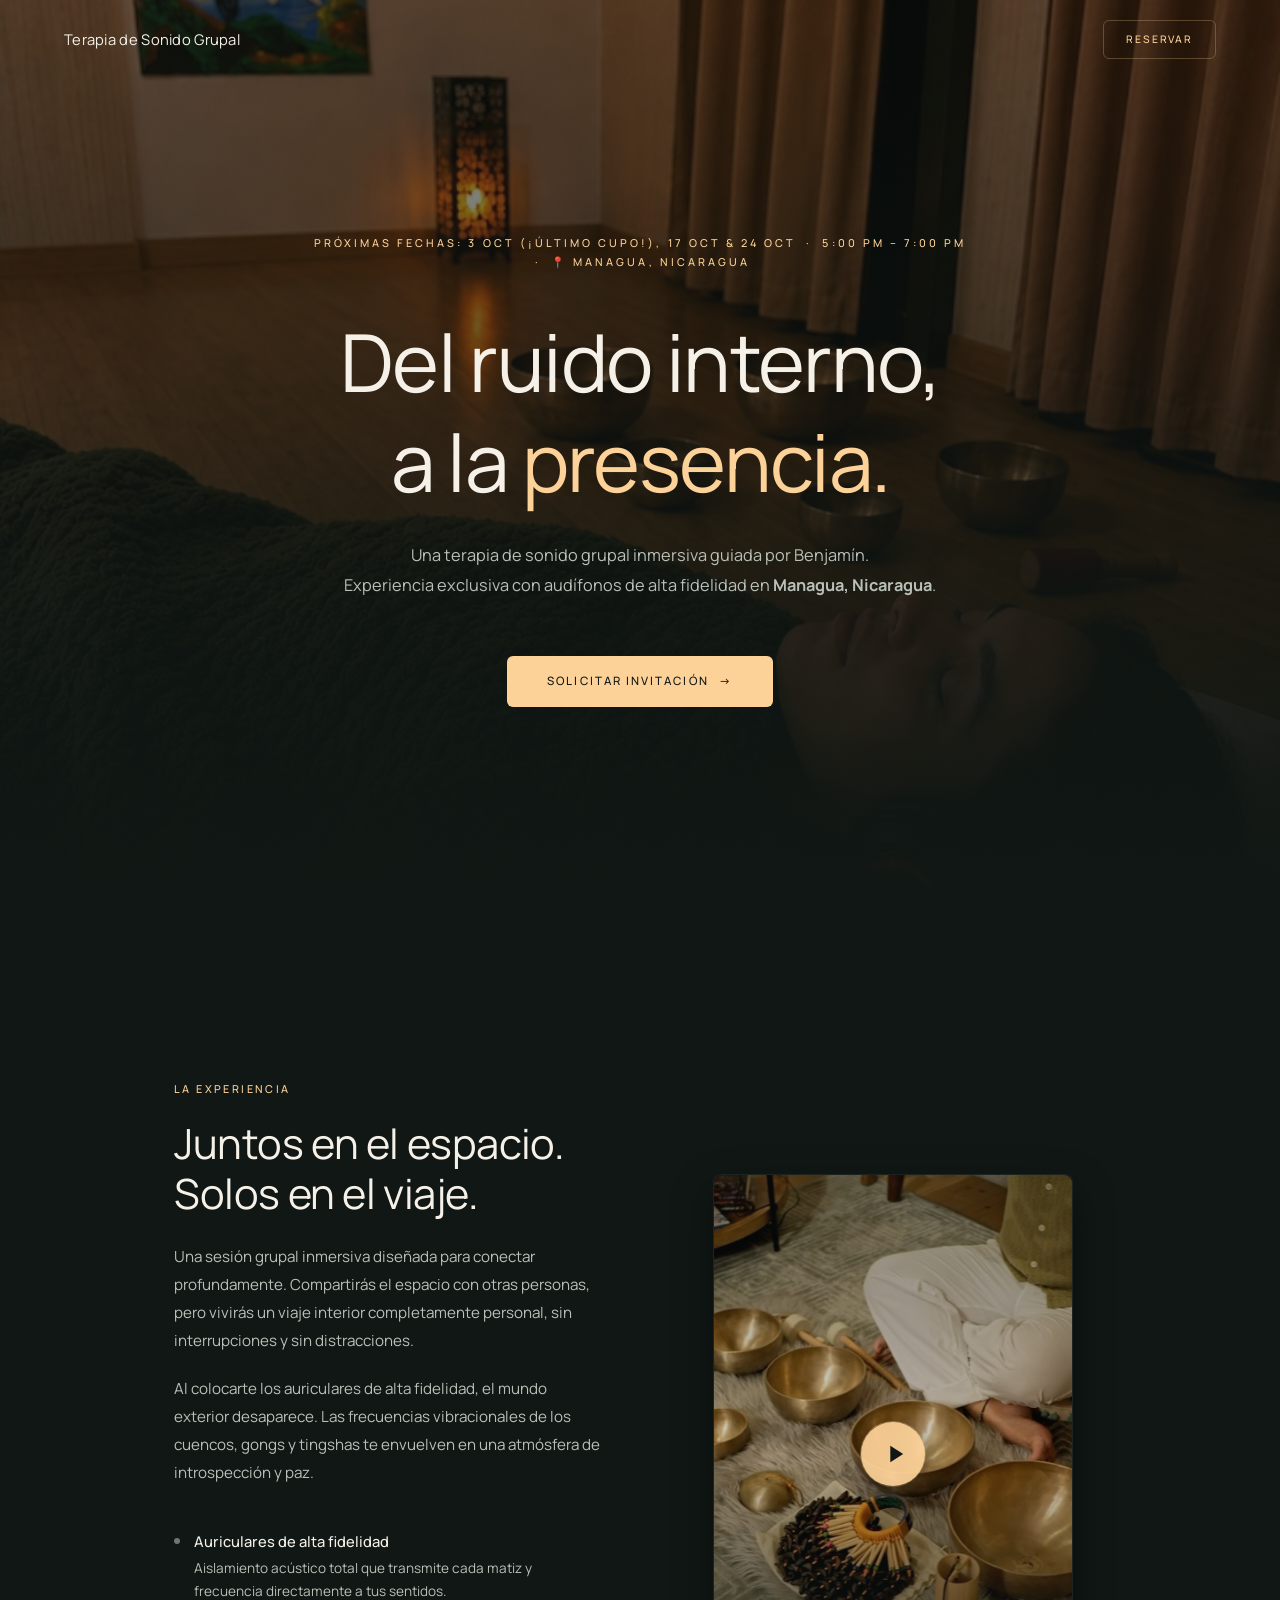
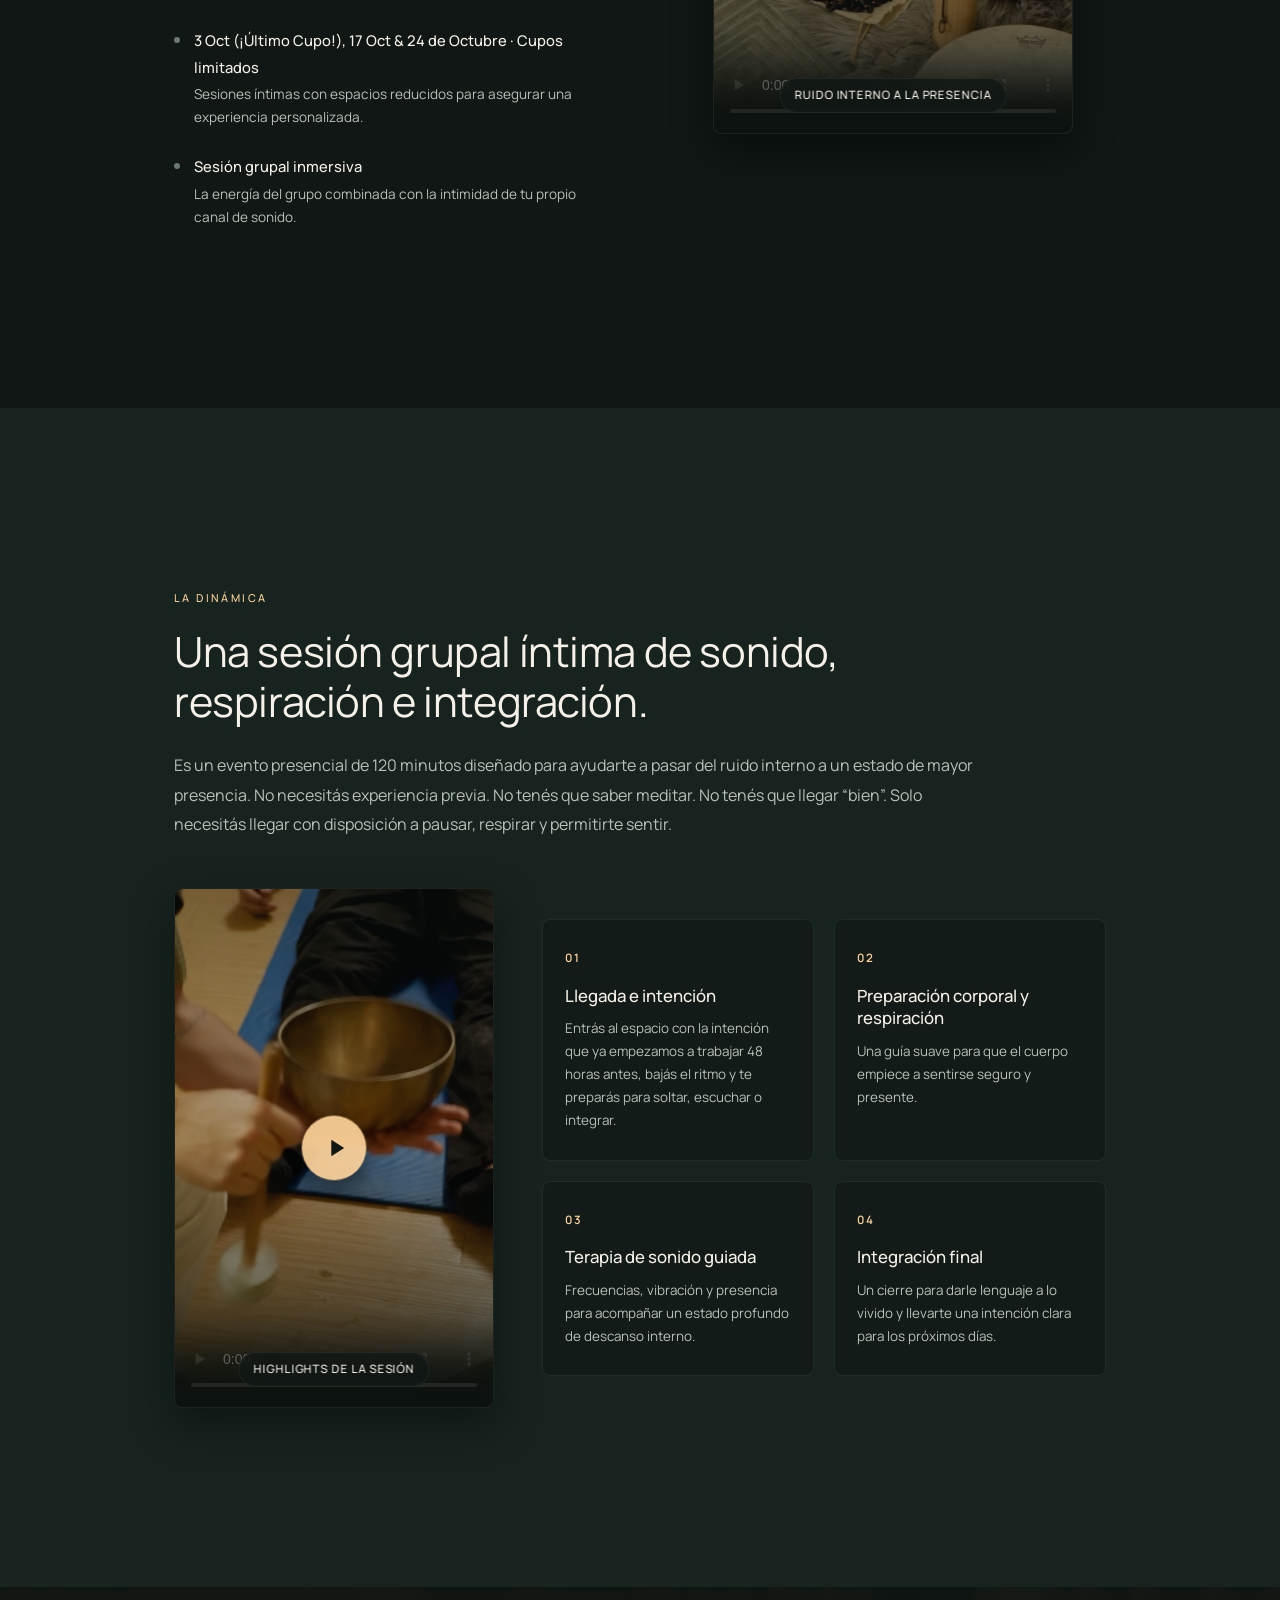
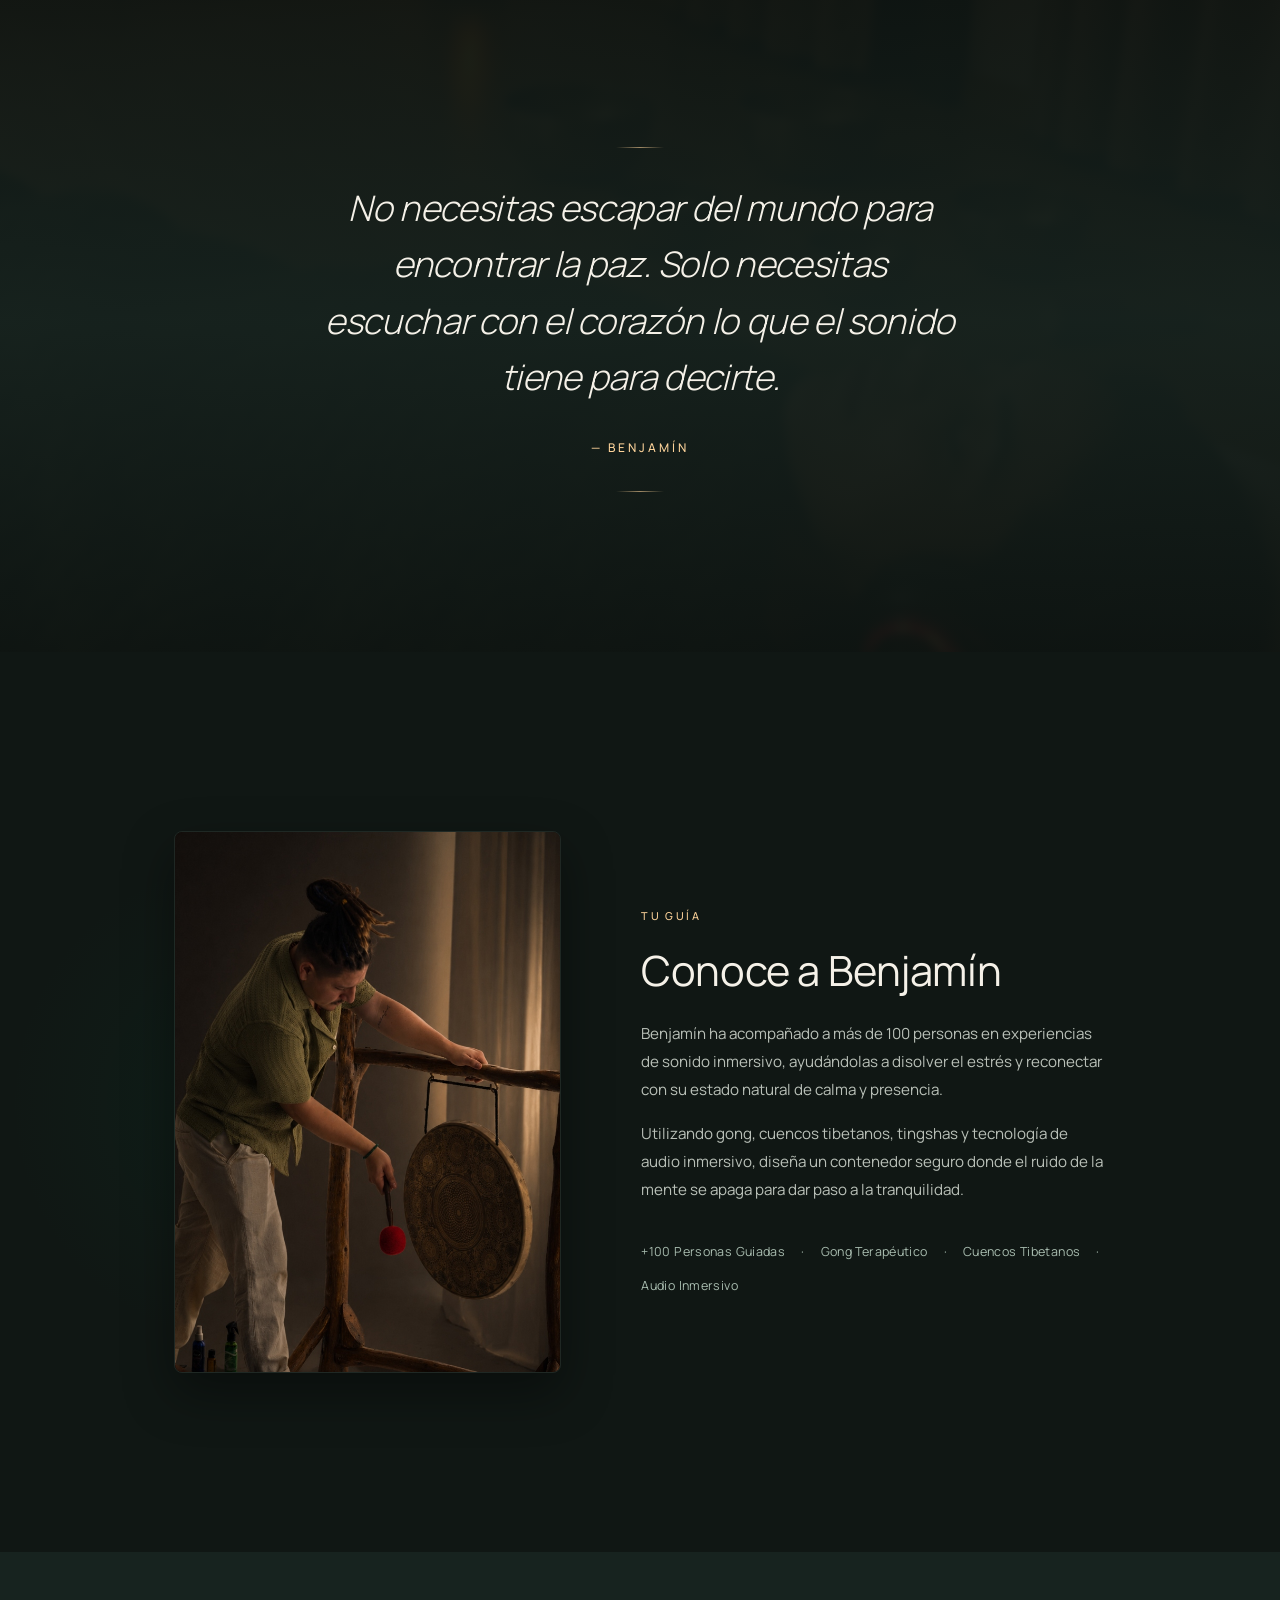
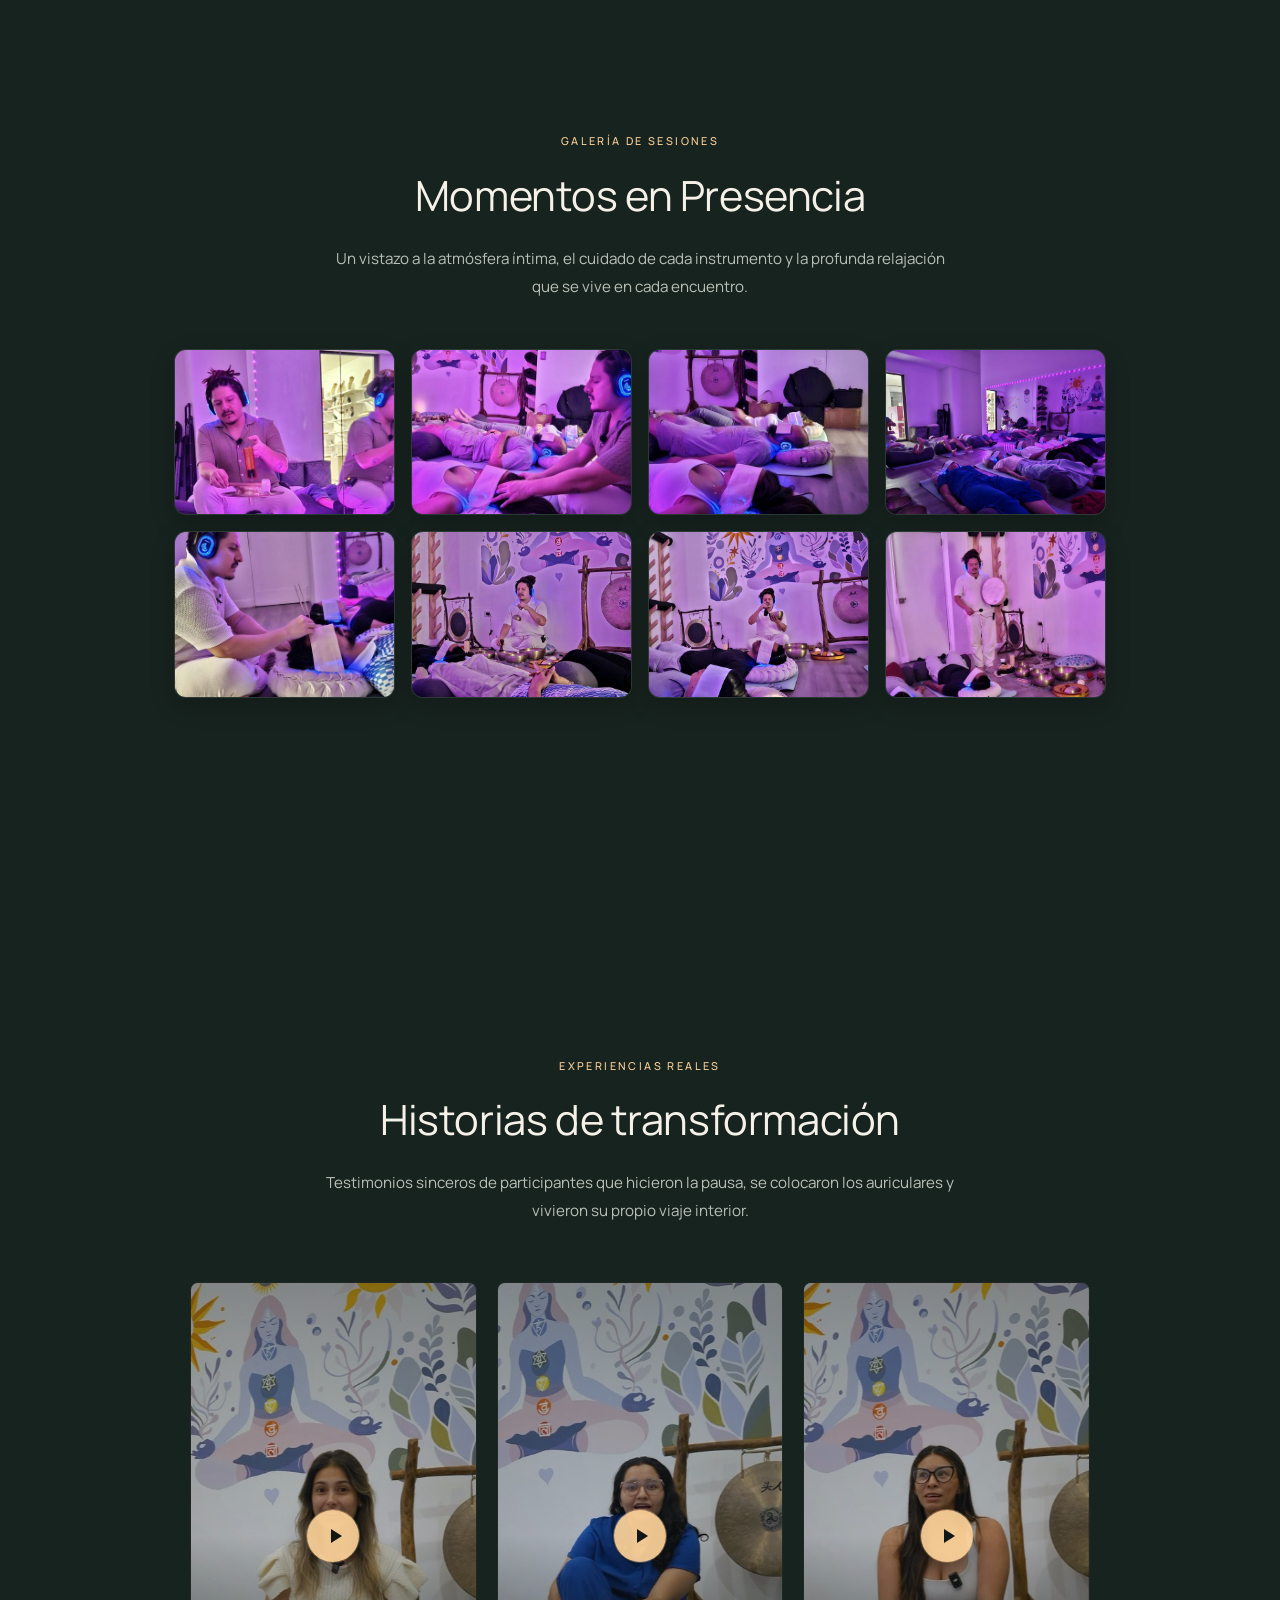
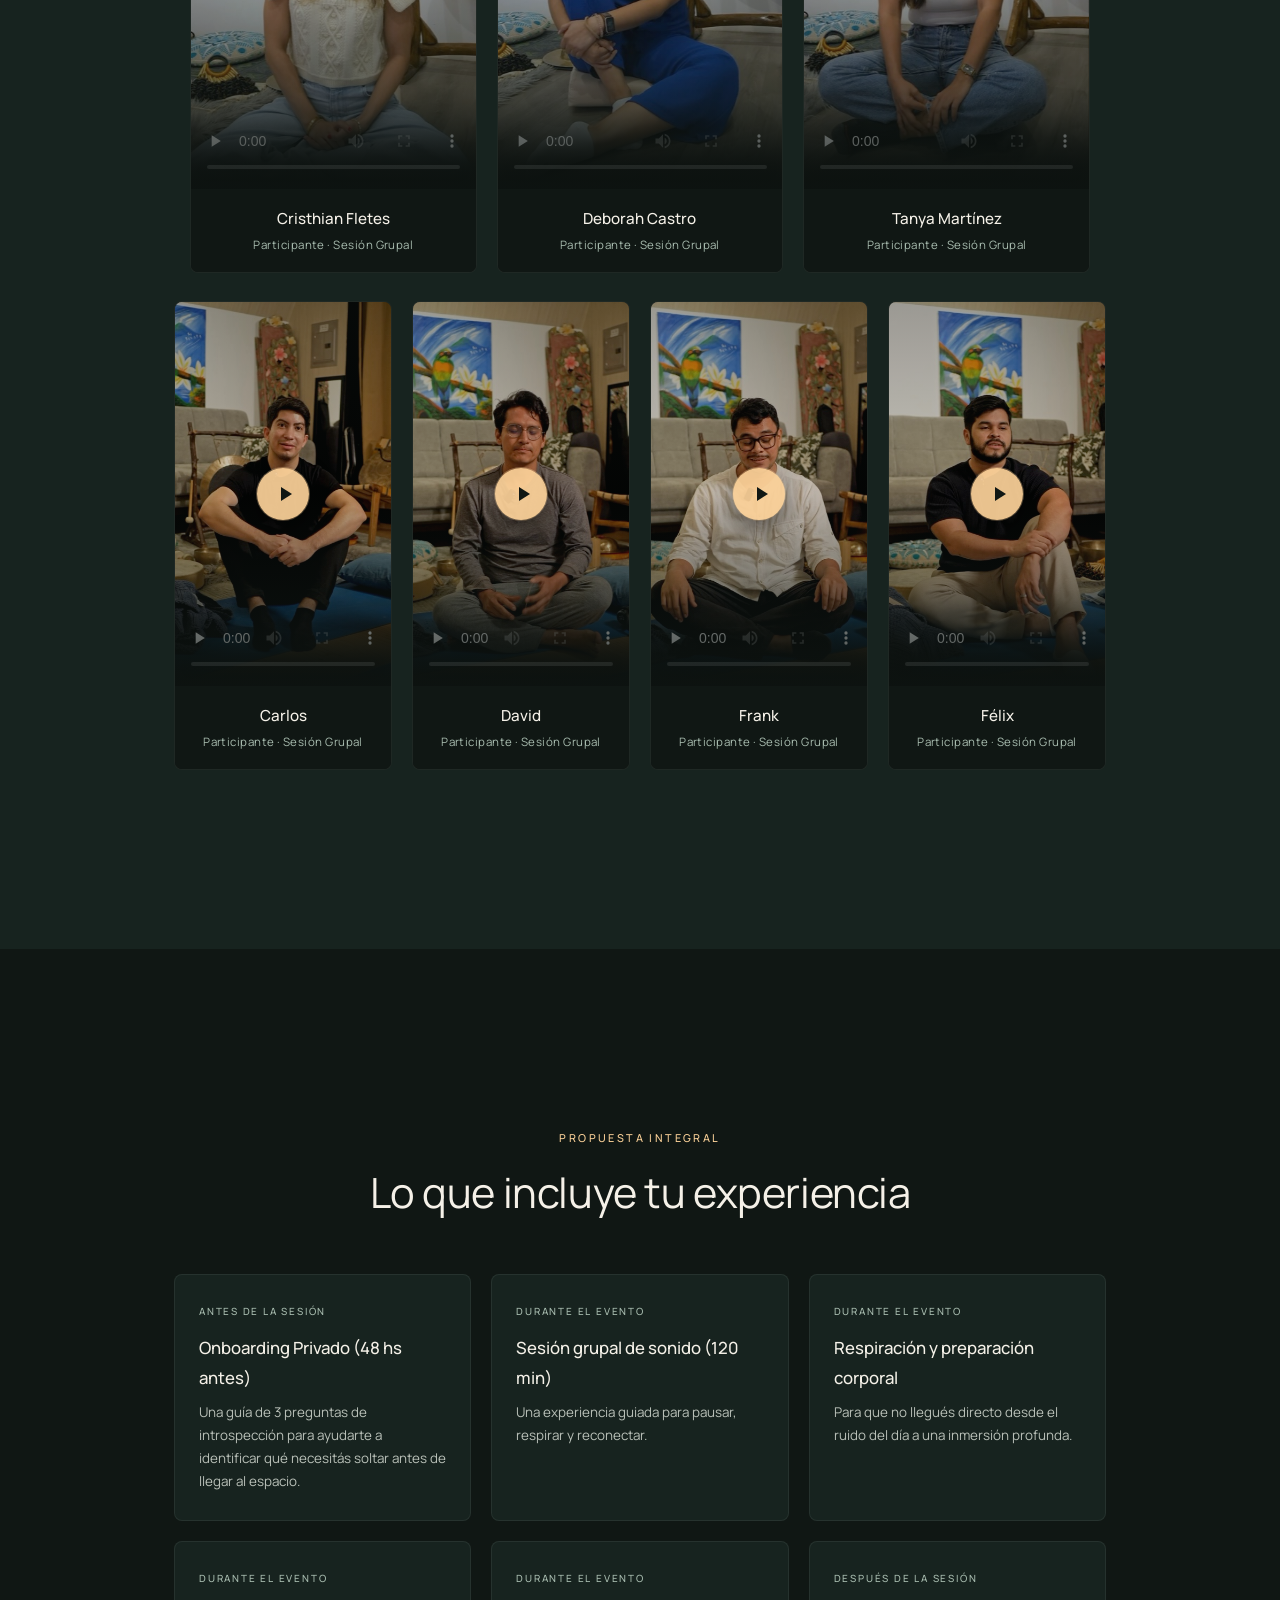
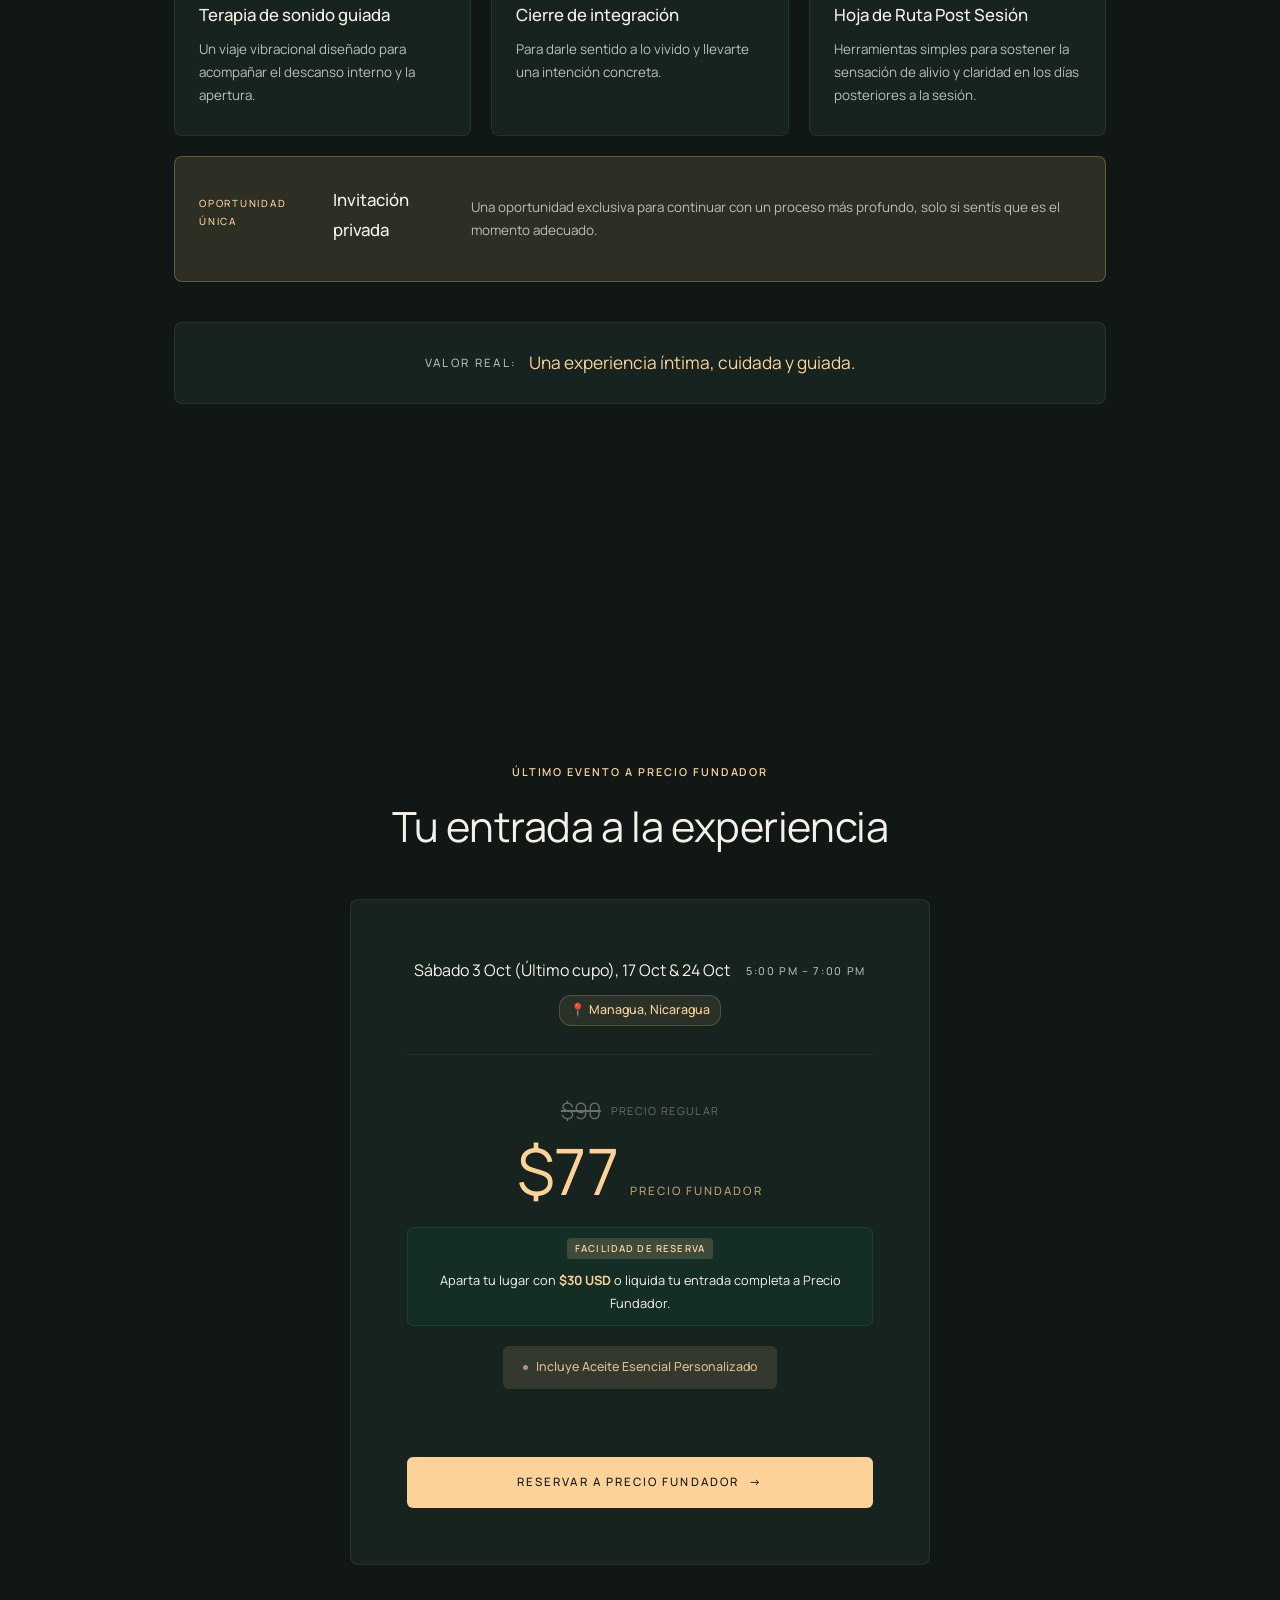
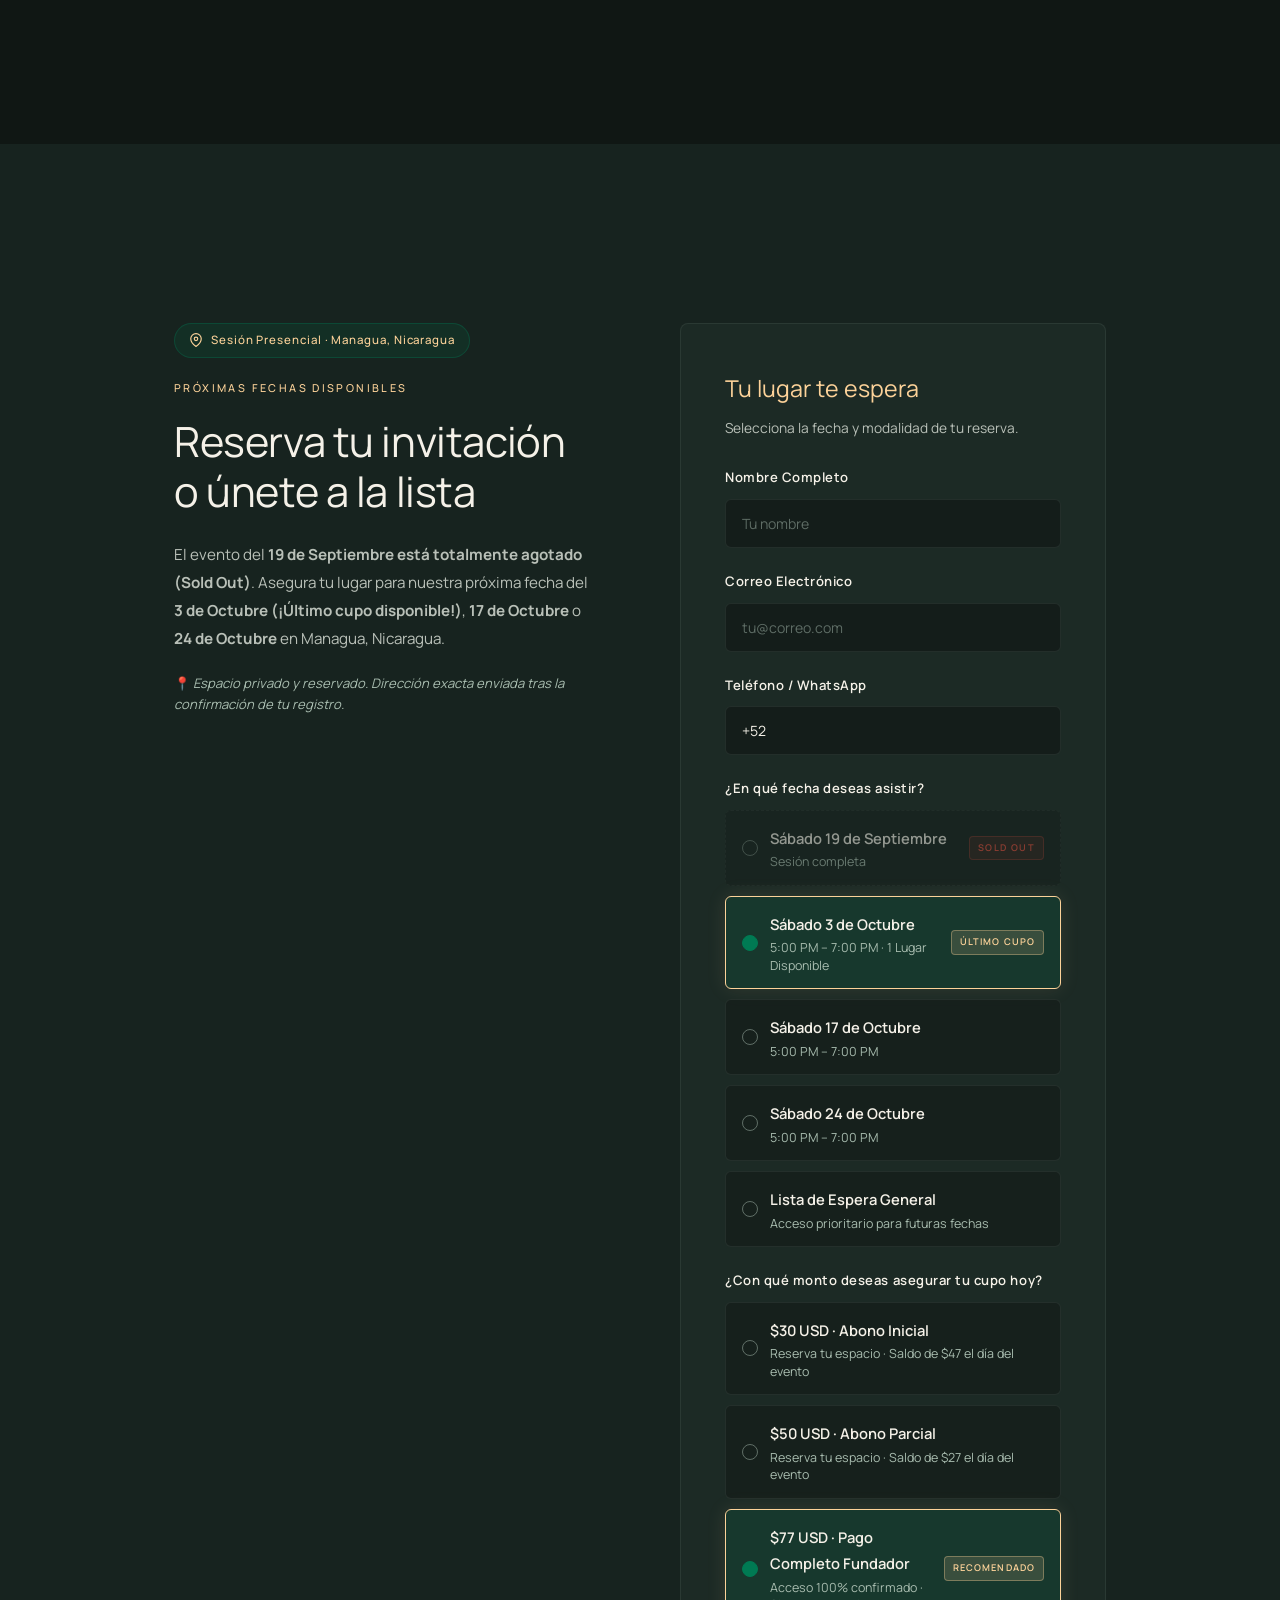
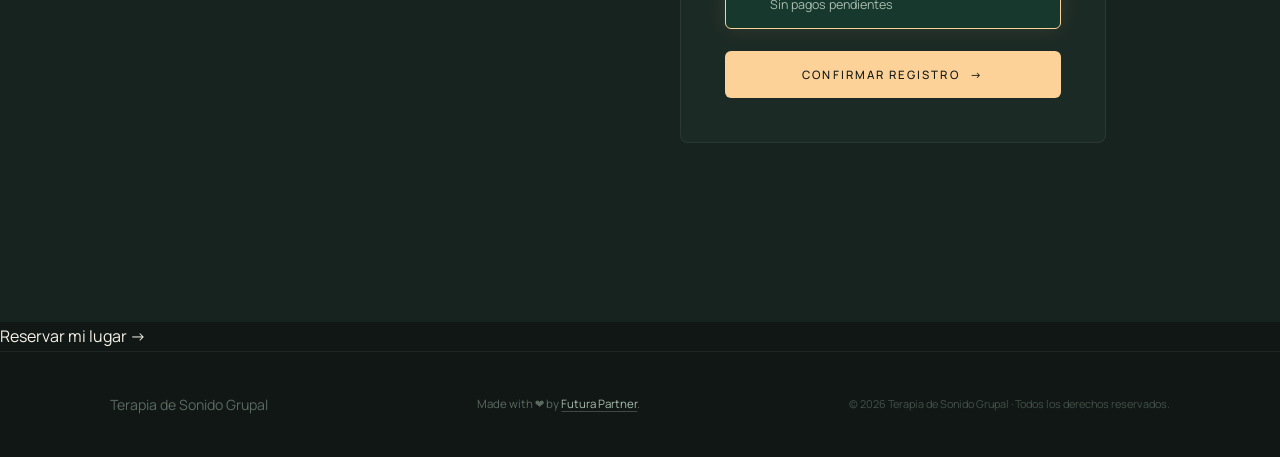
==== commit 10532bc8: "feat: ajustar duracion a 120min, precio tachado , badge ultimo evento y abonos dinamicos // en Strip" ====
--- a/light/index.html
+++ b/light/index.html
@@ -130,7 +130,7 @@
           Una sesión grupal íntima de sonido,<br />respiración e integración.
         </h2>
         <p class="section-body proceso-intro reveal delay-2">
-          Es un evento presencial de 90 minutos diseñado para ayudarte a pasar del ruido interno a un estado de mayor presencia. No necesitás experiencia previa. No tenés que saber meditar. No tenés que llegar “bien”. Solo necesitás llegar con disposición a pausar, respirar y permitirte sentir.
+          Es un evento presencial de 120 minutos diseñado para ayudarte a pasar del ruido interno a un estado de mayor presencia. No necesitás experiencia previa. No tenés que saber meditar. No tenés que llegar “bien”. Solo necesitás llegar con disposición a pausar, respirar y permitirte sentir.
         </p>
       </div>
 
@@ -567,7 +567,7 @@
 
         <div class="incluye-card reveal delay-1">
           <div class="incluye-tag">Durante el evento</div>
-          <h3 class="incluye-card-title">Sesión grupal de sonido (90 min)</h3>
+          <h3 class="incluye-card-title">Sesión grupal de sonido (120 min)</h3>
           <p class="incluye-card-body">Una experiencia guiada para pausar, respirar y reconectar.</p>
         </div>
 
@@ -614,7 +614,7 @@
     <div class="container">
       <div class="pricing-layout">
         <div class="pricing-header">
-          <span class="eyebrow reveal">Inversión</span>
+          <span class="eyebrow reveal" style="color:var(--cream);letter-spacing:0.18em;font-weight:600;">Último Evento a Precio Fundador</span>
           <h2 class="section-title reveal delay-1" id="pricing-title">
             Tu entrada a la experiencia
           </h2>
@@ -627,7 +627,7 @@
           </div>
           <div class="pricing-body">
             <div class="pricing-regular">
-              <span class="pricing-strike">$97</span>
+              <span class="pricing-strike">$90</span>
               <span class="pricing-regular-label">Precio Regular</span>
             </div>
             <div class="pricing-founder">
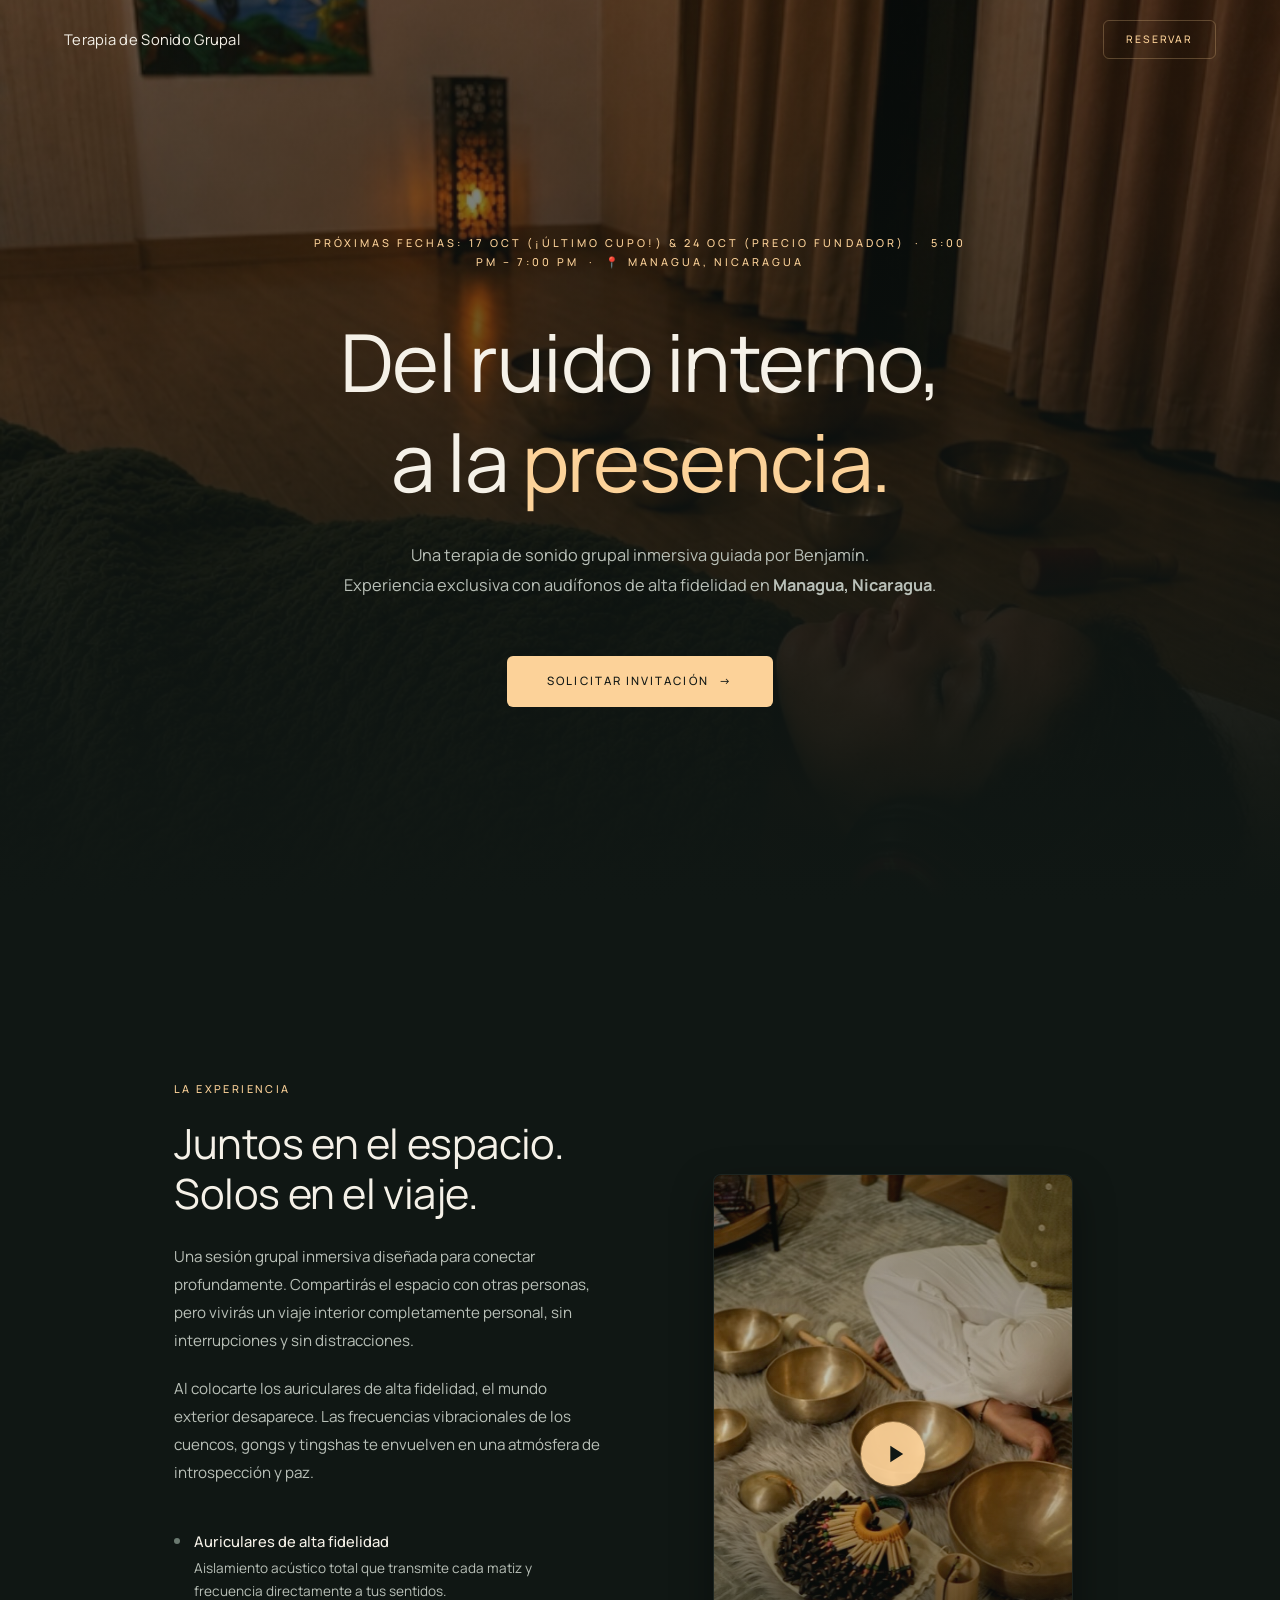
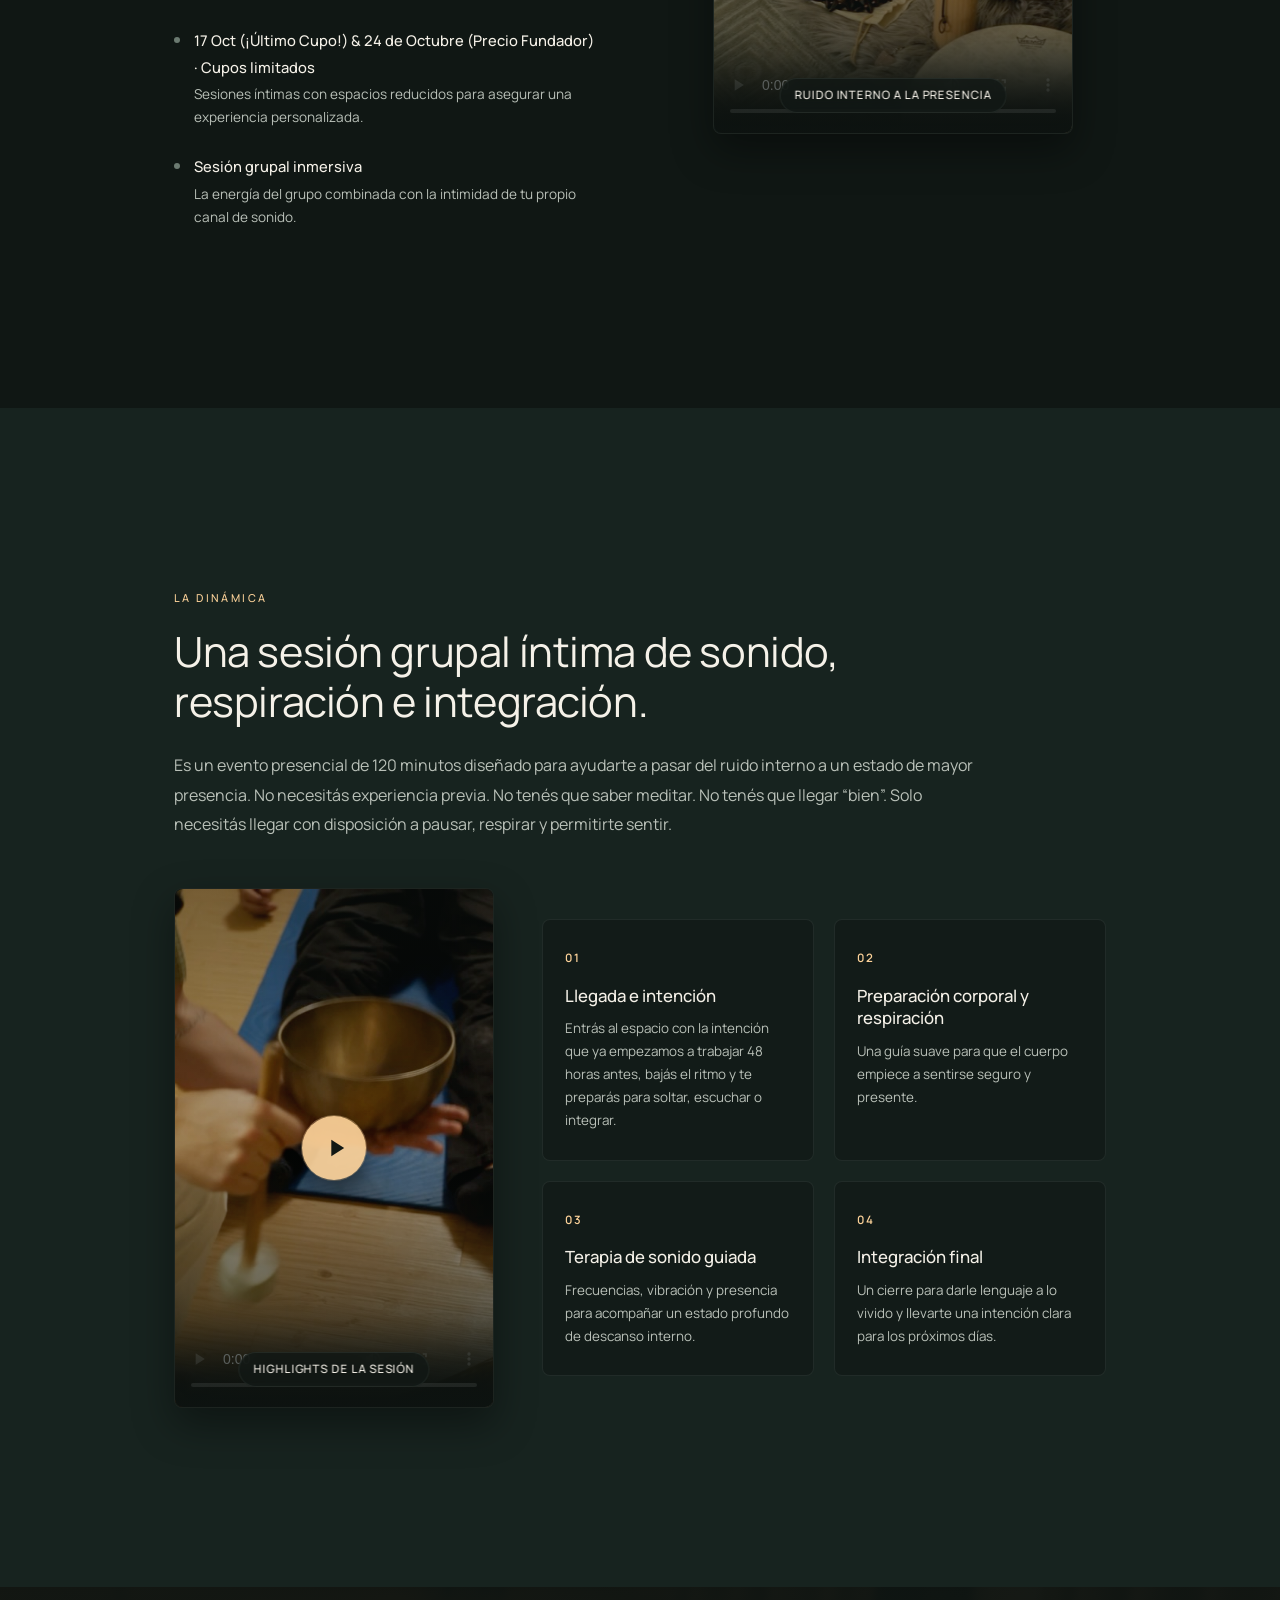
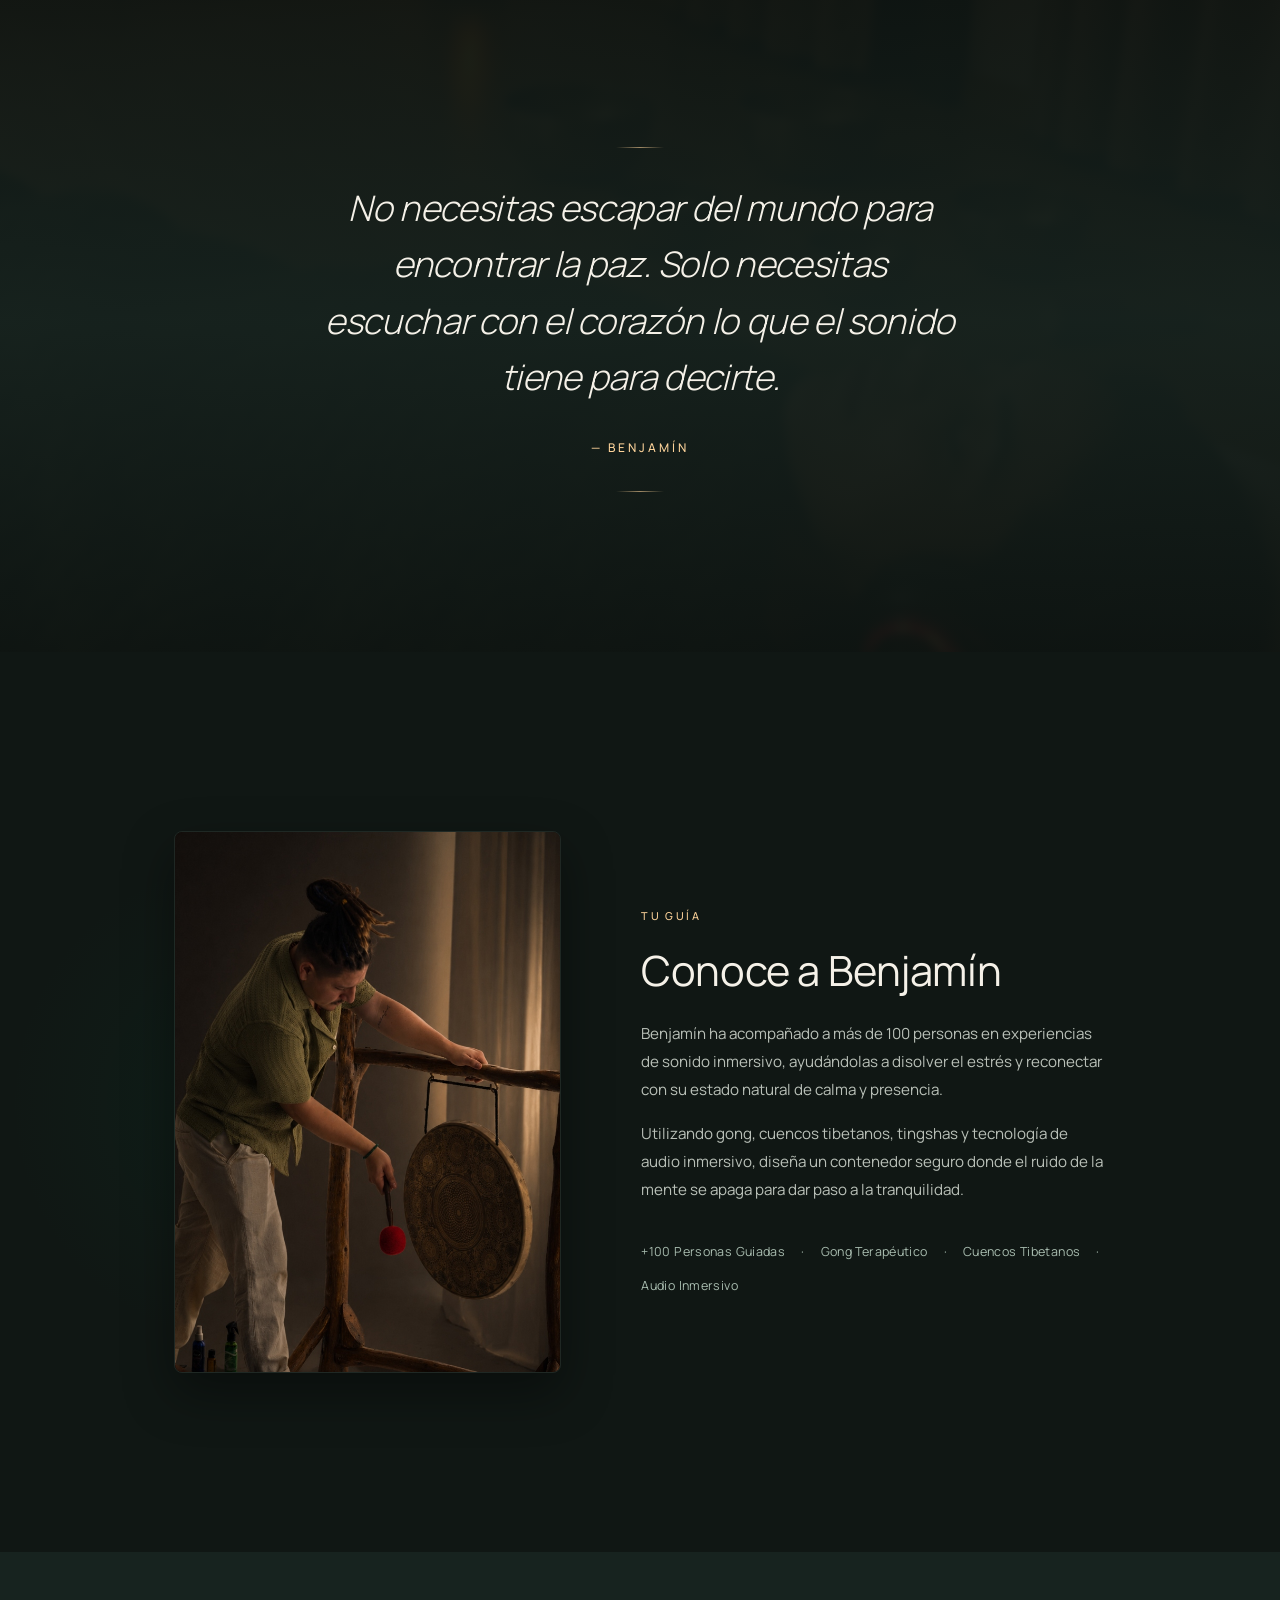
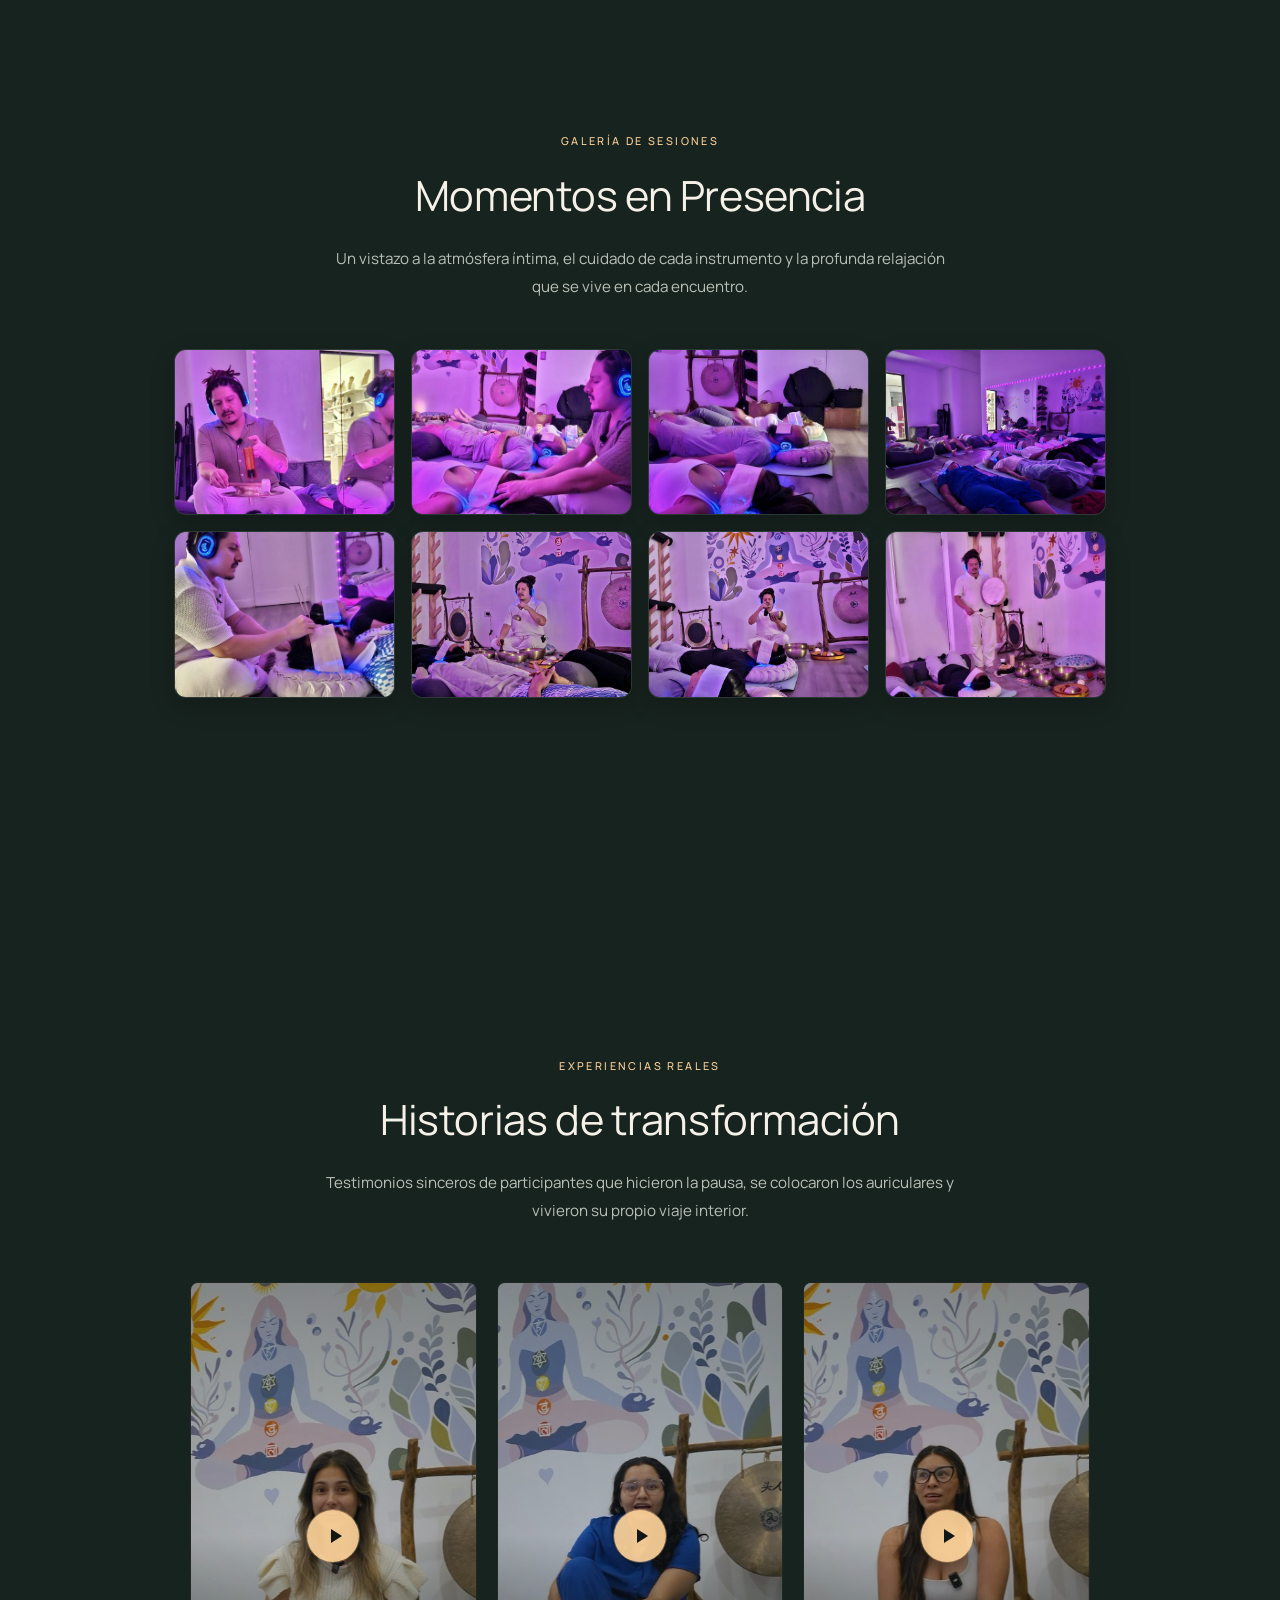
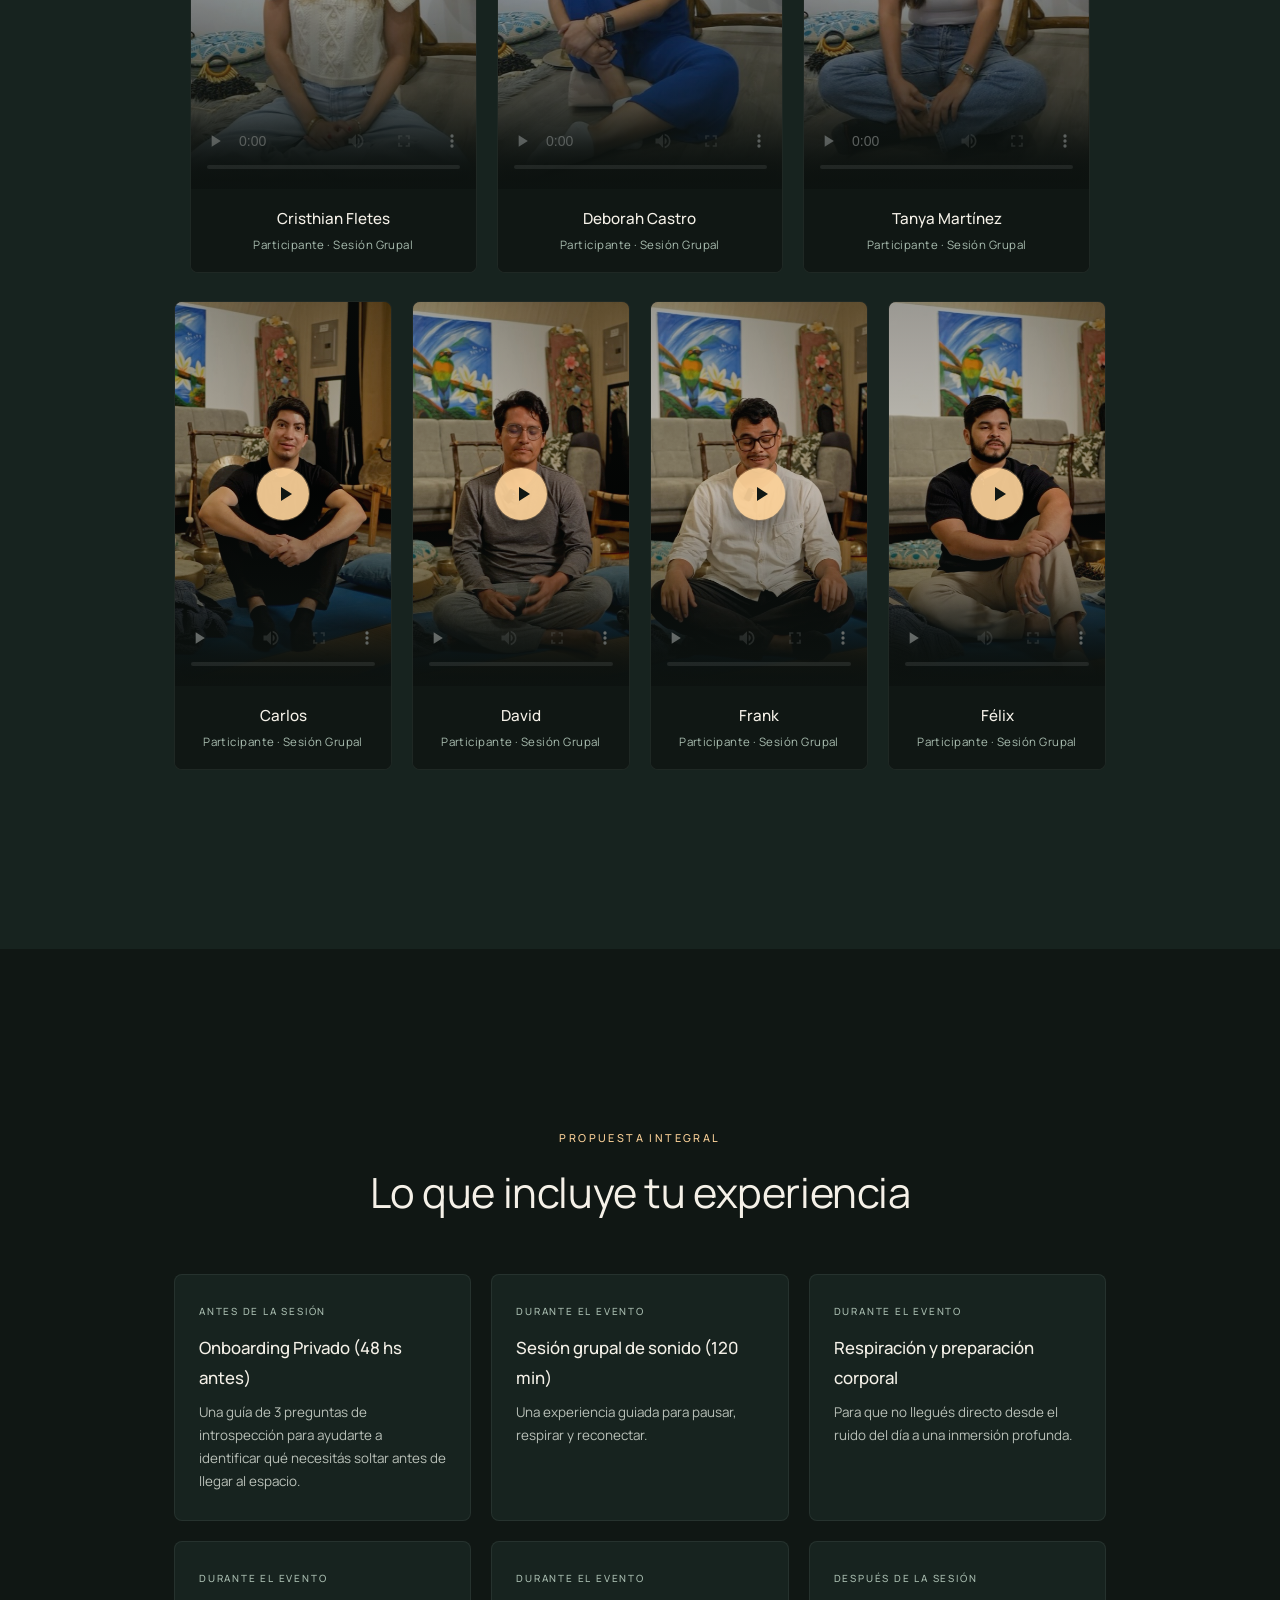
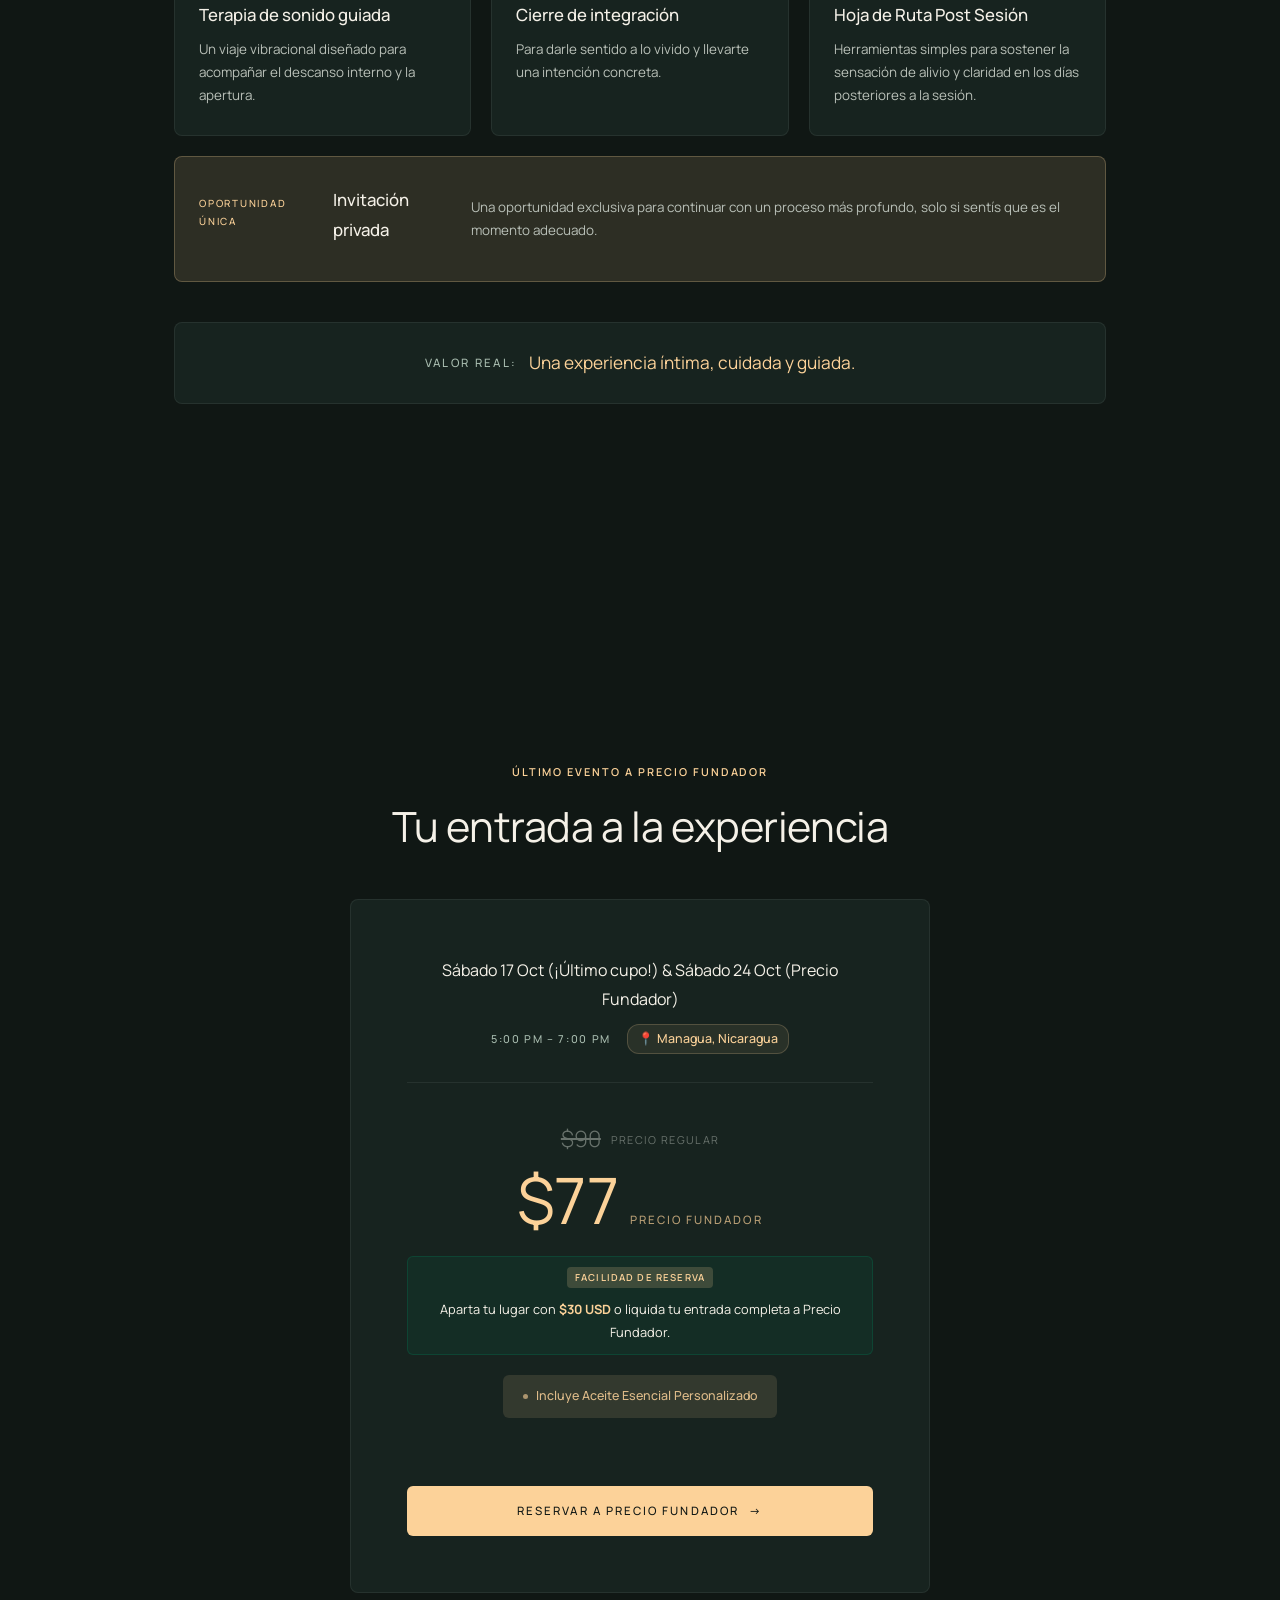
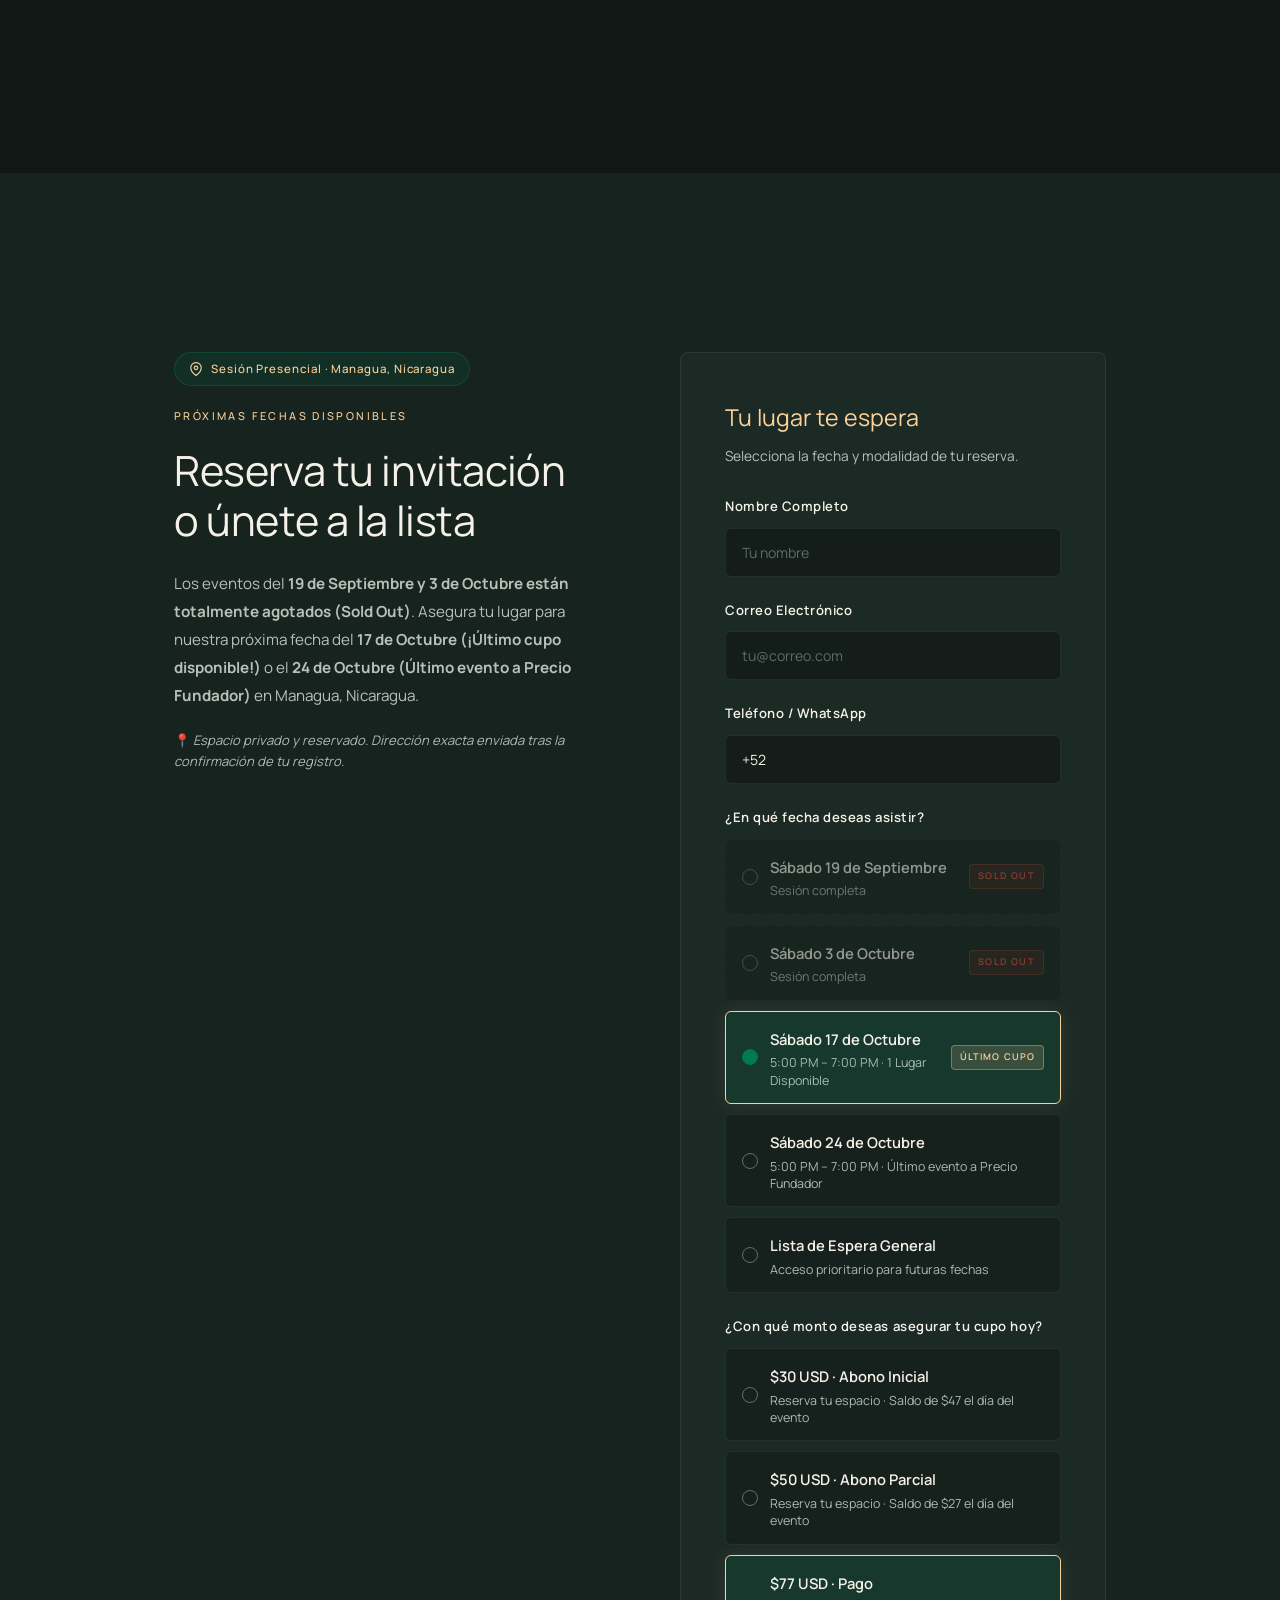
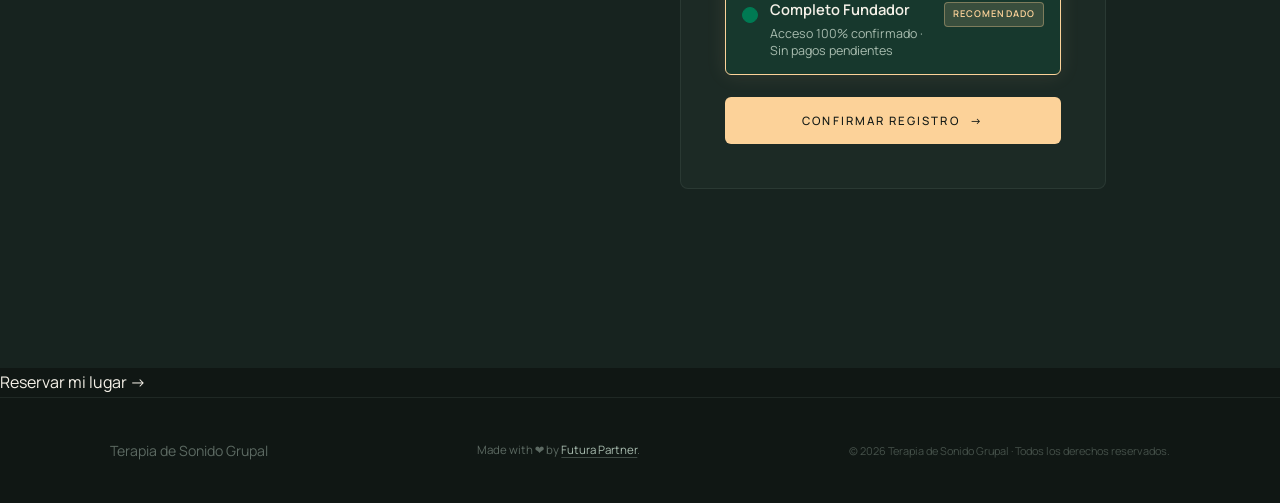
==== commit fc2881a2: "feat: actualizar calendario de fechas (3 Oct Sold Out, 17 Oct Activo Ultimo Cupo, 24 Oct Precio Fund" ====
--- a/light/index.html
+++ b/light/index.html
@@ -39,7 +39,7 @@
     <div class="hero-bg" role="img" aria-label="Atmósfera de terapia de sonido"></div>
     <div class="hero-overlay"></div>
     <div class="hero-content">
-      <p class="hero-eyebrow">Próximas Fechas: 3 Oct (¡Último cupo!), 17 Oct & 24 Oct <span class="desktop-only">&nbsp;·&nbsp; 5:00 PM – 7:00 PM</span> &nbsp;·&nbsp; <span class="hero-location-text">📍 Managua, Nicaragua</span></p>
+      <p class="hero-eyebrow">Próximas Fechas: 17 Oct (¡Último cupo!) & 24 Oct (Precio Fundador) <span class="desktop-only">&nbsp;·&nbsp; 5:00 PM – 7:00 PM</span> &nbsp;·&nbsp; <span class="hero-location-text">📍 Managua, Nicaragua</span></p>
 
       <h1 class="hero-title">
         Del ruido interno,<br />
@@ -83,7 +83,7 @@
             <li class="feature-item">
               <div class="feature-dot"></div>
               <div class="feature-text">
-                <strong>3 Oct (¡Último Cupo!), 17 Oct & 24 de Octubre · Cupos limitados</strong>
+                <strong>17 Oct (¡Último Cupo!) & 24 de Octubre (Precio Fundador) · Cupos limitados</strong>
                 <p>Sesiones íntimas con espacios reducidos para asegurar una experiencia personalizada.</p>
               </div>
             </li>
@@ -621,7 +621,7 @@
         </div>
         <div class="pricing-card reveal delay-2">
           <div class="pricing-date">
-            <span class="pricing-date-day">Sábado 3 Oct (Último cupo), 17 Oct & 24 Oct</span>
+            <span class="pricing-date-day">Sábado 17 Oct (¡Último cupo!) & Sábado 24 Oct (Precio Fundador)</span>
             <span class="pricing-date-time">5:00 PM – 7:00 PM</span>
             <span class="pricing-date-loc">📍 Managua, Nicaragua</span>
           </div>
@@ -668,7 +668,7 @@
             Reserva tu invitación<br />o únete a la lista
           </h2>
           <p class="section-body reveal delay-2">
-            El evento del <strong>19 de Septiembre está totalmente agotado (Sold Out)</strong>. Asegura tu lugar para nuestra próxima fecha del <strong>3 de Octubre (¡Último cupo disponible!)</strong>, <strong>17 de Octubre</strong> o <strong>24 de Octubre</strong> en Managua, Nicaragua.
+            Los eventos del <strong>19 de Septiembre y 3 de Octubre están totalmente agotados (Sold Out)</strong>. Asegura tu lugar para nuestra próxima fecha del <strong>17 de Octubre (¡Último cupo disponible!)</strong> o el <strong>24 de Octubre (Último evento a Precio Fundador)</strong> en Managua, Nicaragua.
           </p>
           <p class="form-location-sub reveal delay-2">
             📍 <em>Espacio privado y reservado. Dirección exacta enviada tras la confirmación de tu registro.</em>
@@ -707,29 +707,30 @@
                   </div>
                   <span class="sold-out-badge">SOLD OUT</span>
                 </label>
-                <label class="option-card active highlight-option" id="opt-oct03">
-                  <input type="radio" name="eventOption" value="Evento 3 de Octubre" checked />
+                <label class="option-card sold-out" id="opt-oct03">
+                  <input type="radio" name="eventOption" value="Evento 3 de Octubre (Agotado)" disabled />
                   <div class="option-radio-dot"></div>
                   <div class="option-text-wrap">
                     <div class="option-title">Sábado 3 de Octubre</div>
+                    <div class="option-desc">Sesión completa</div>
+                  </div>
+                  <span class="sold-out-badge">SOLD OUT</span>
+                </label>
+                <label class="option-card active highlight-option" id="opt-oct17">
+                  <input type="radio" name="eventOption" value="Evento 17 de Octubre" checked />
+                  <div class="option-radio-dot"></div>
+                  <div class="option-text-wrap">
+                    <div class="option-title">Sábado 17 de Octubre</div>
                     <div class="option-desc">5:00 PM – 7:00 PM · 1 Lugar Disponible</div>
                   </div>
                   <span class="urgency-badge">ÚLTIMO CUPO</span>
-                </label>
-                <label class="option-card" id="opt-oct17">
-                  <input type="radio" name="eventOption" value="Evento 17 de Octubre" />
-                  <div class="option-radio-dot"></div>
-                  <div class="option-text-wrap">
-                    <div class="option-title">Sábado 17 de Octubre</div>
-                    <div class="option-desc">5:00 PM – 7:00 PM</div>
-                  </div>
                 </label>
                 <label class="option-card" id="opt-oct24">
                   <input type="radio" name="eventOption" value="Evento 24 de Octubre" />
                   <div class="option-radio-dot"></div>
                   <div class="option-text-wrap">
                     <div class="option-title">Sábado 24 de Octubre</div>
-                    <div class="option-desc">5:00 PM – 7:00 PM</div>
+                    <div class="option-desc">5:00 PM – 7:00 PM · Último evento a Precio Fundador</div>
                   </div>
                 </label>
                 <label class="option-card" id="opt-waitlist">
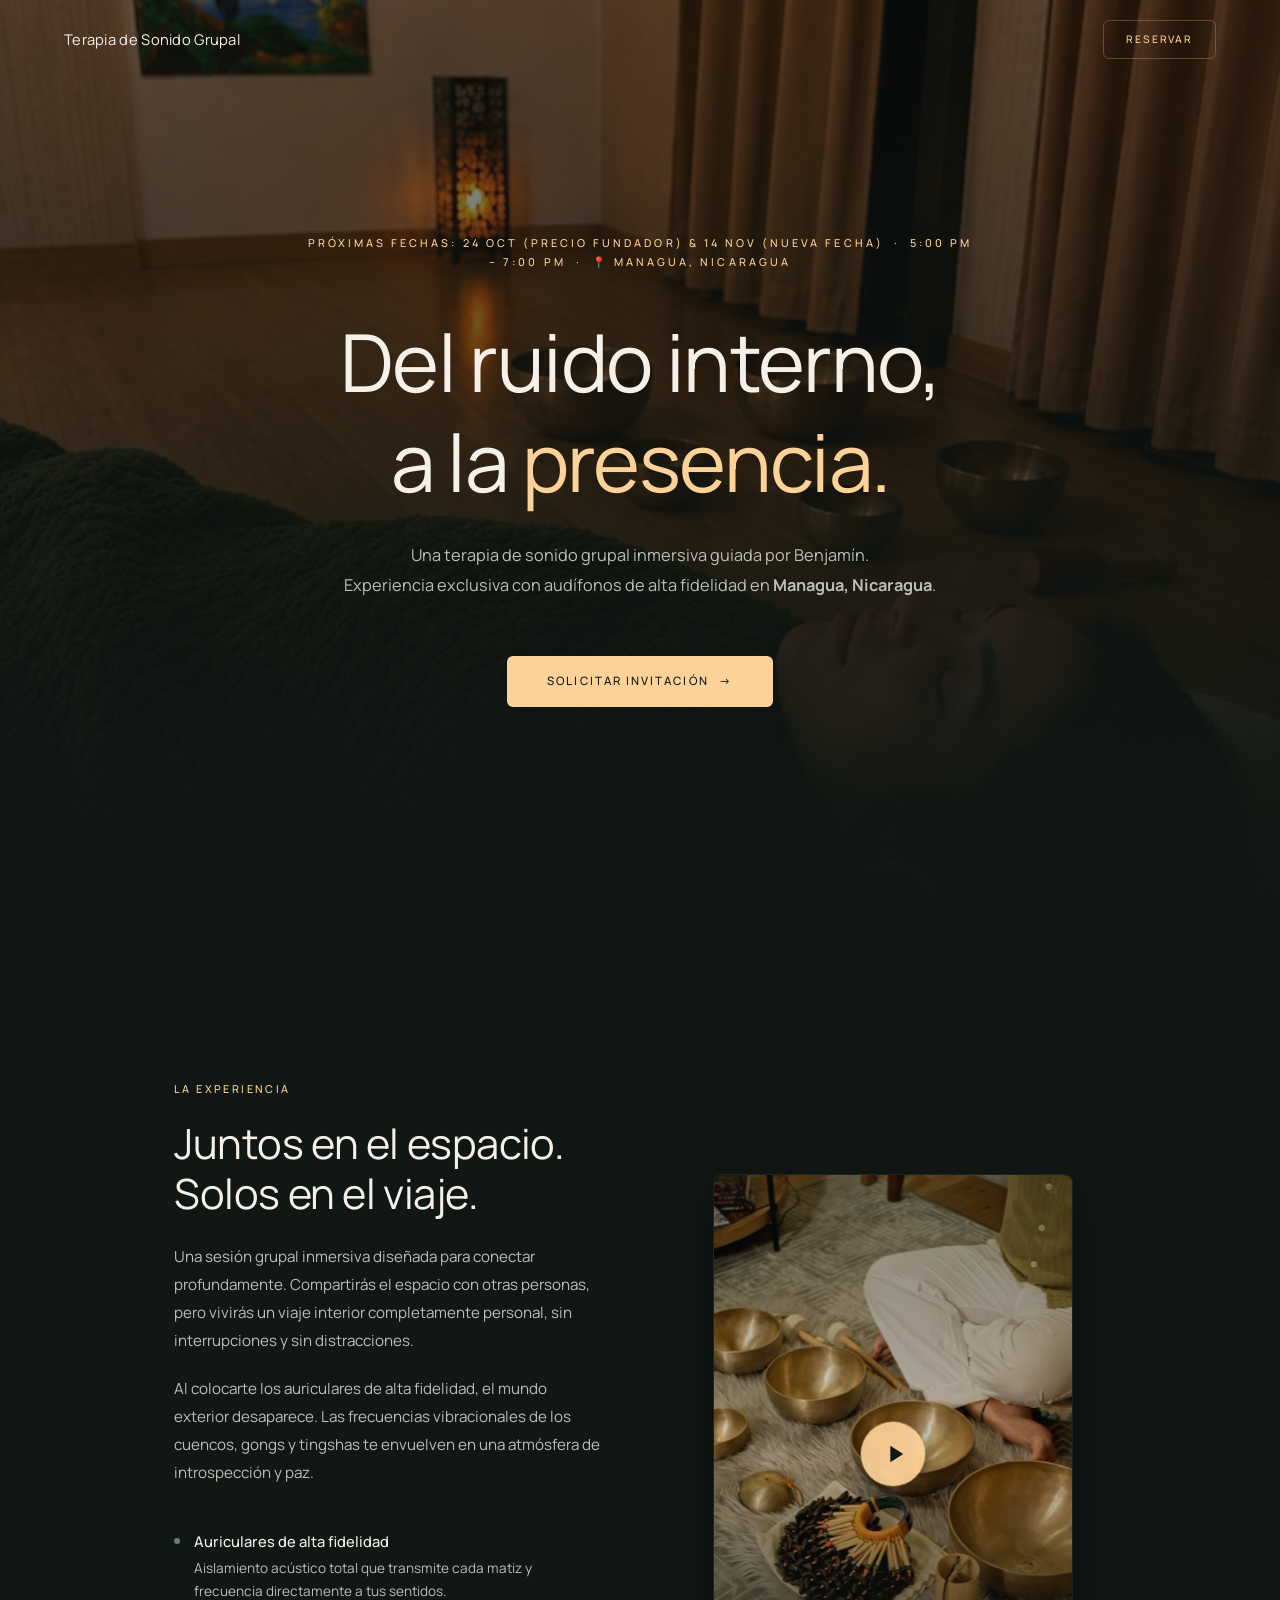
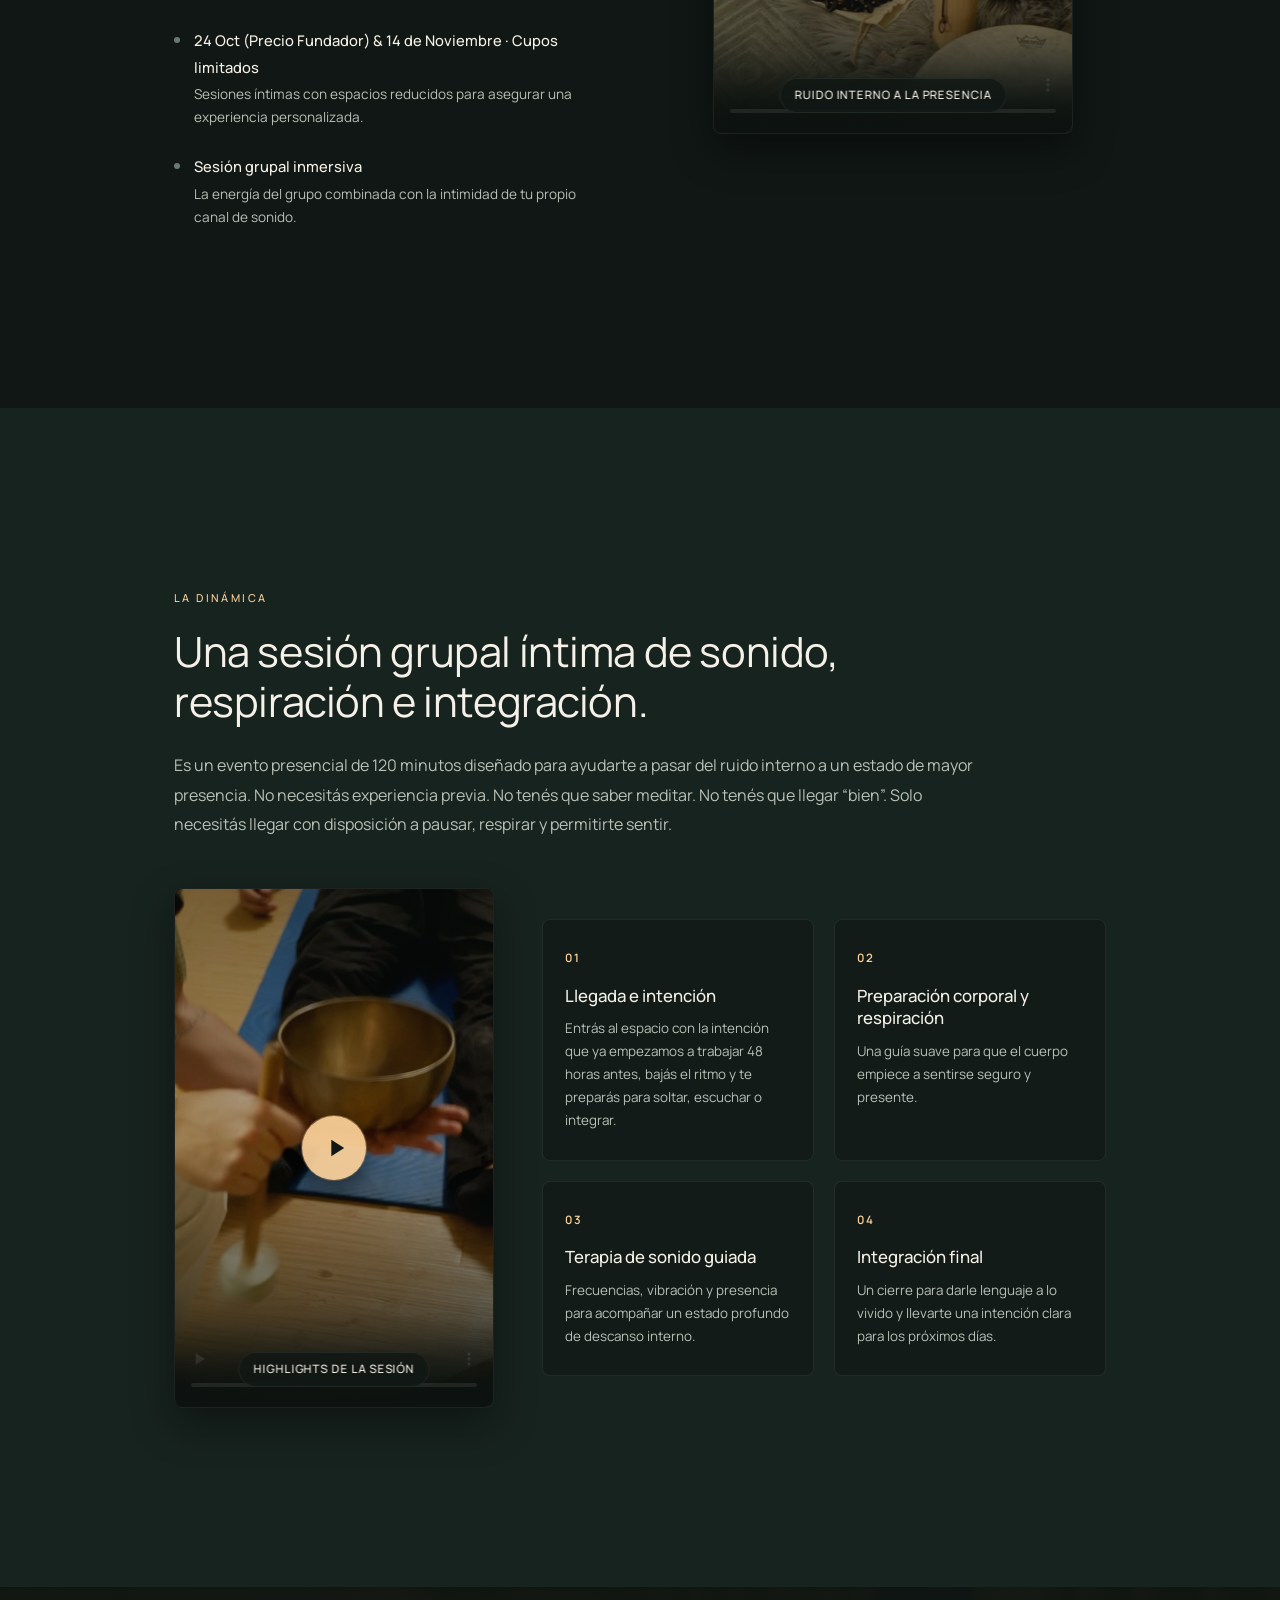
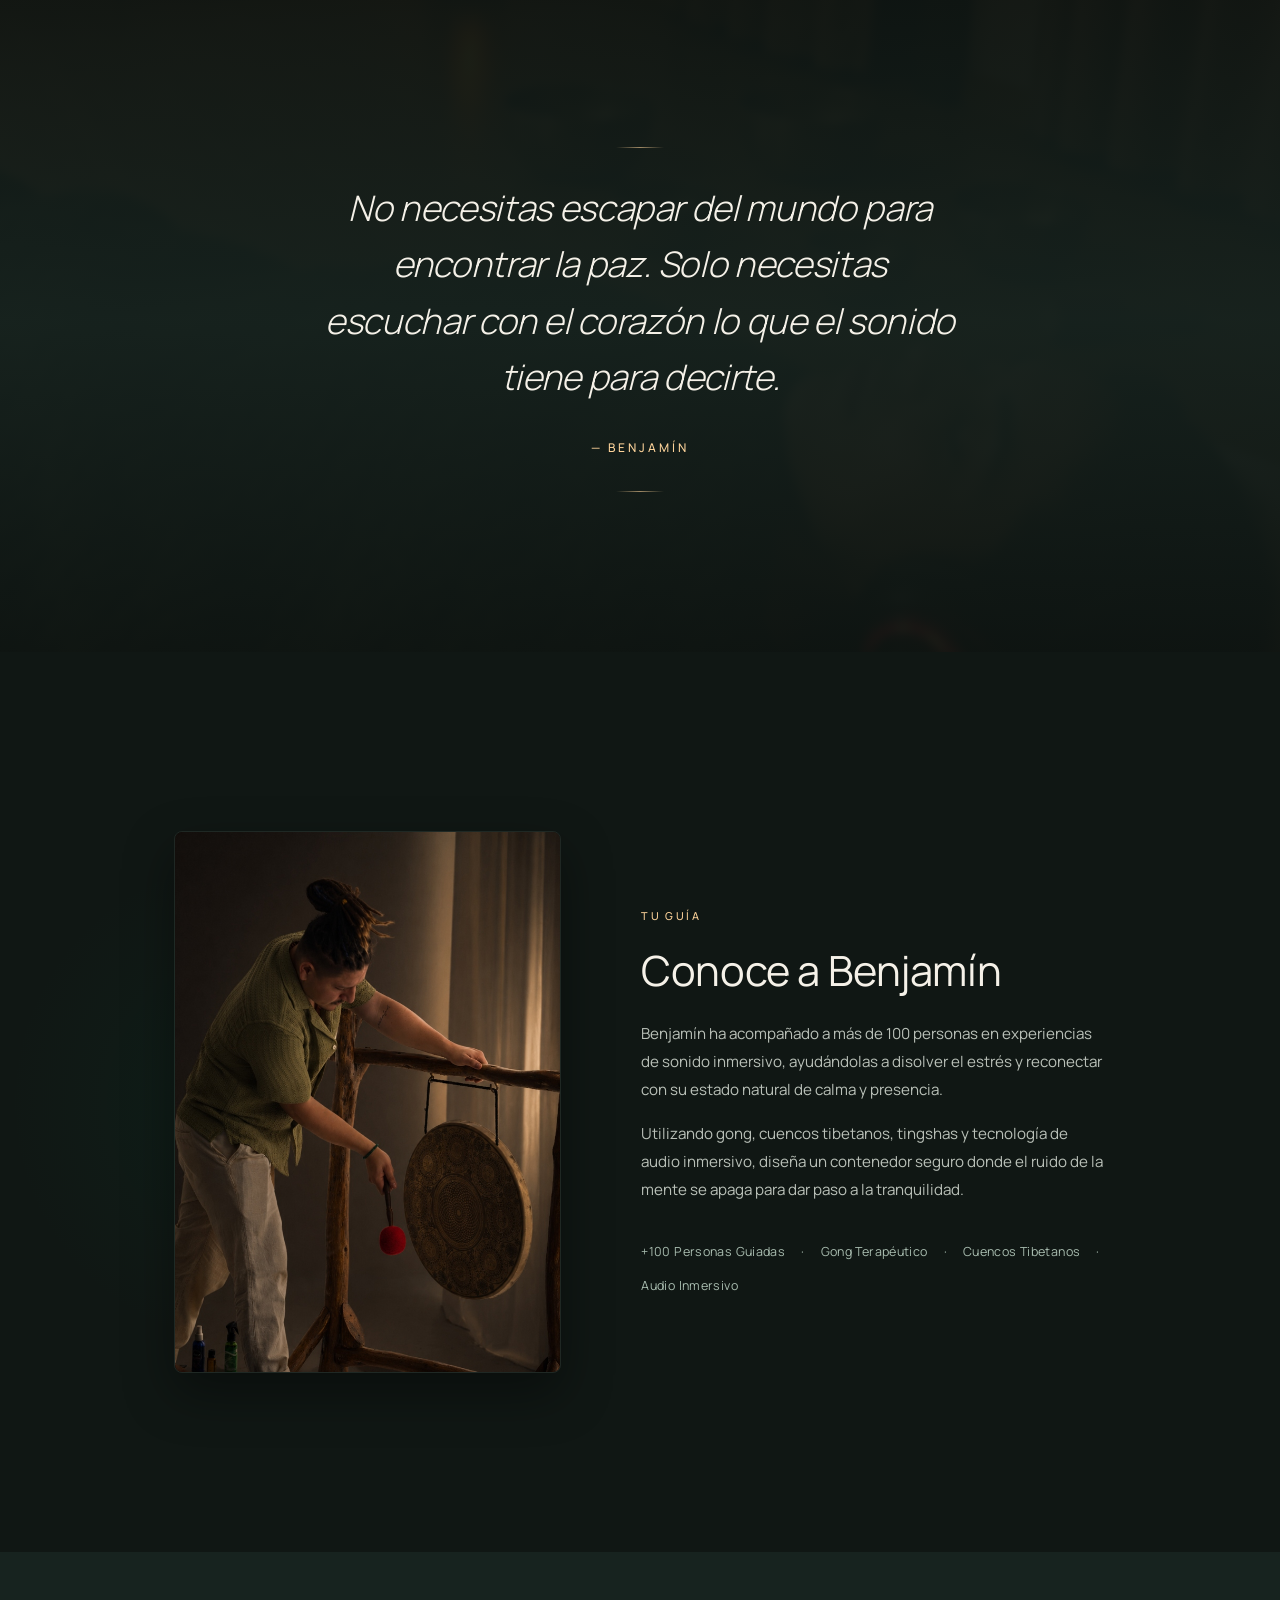
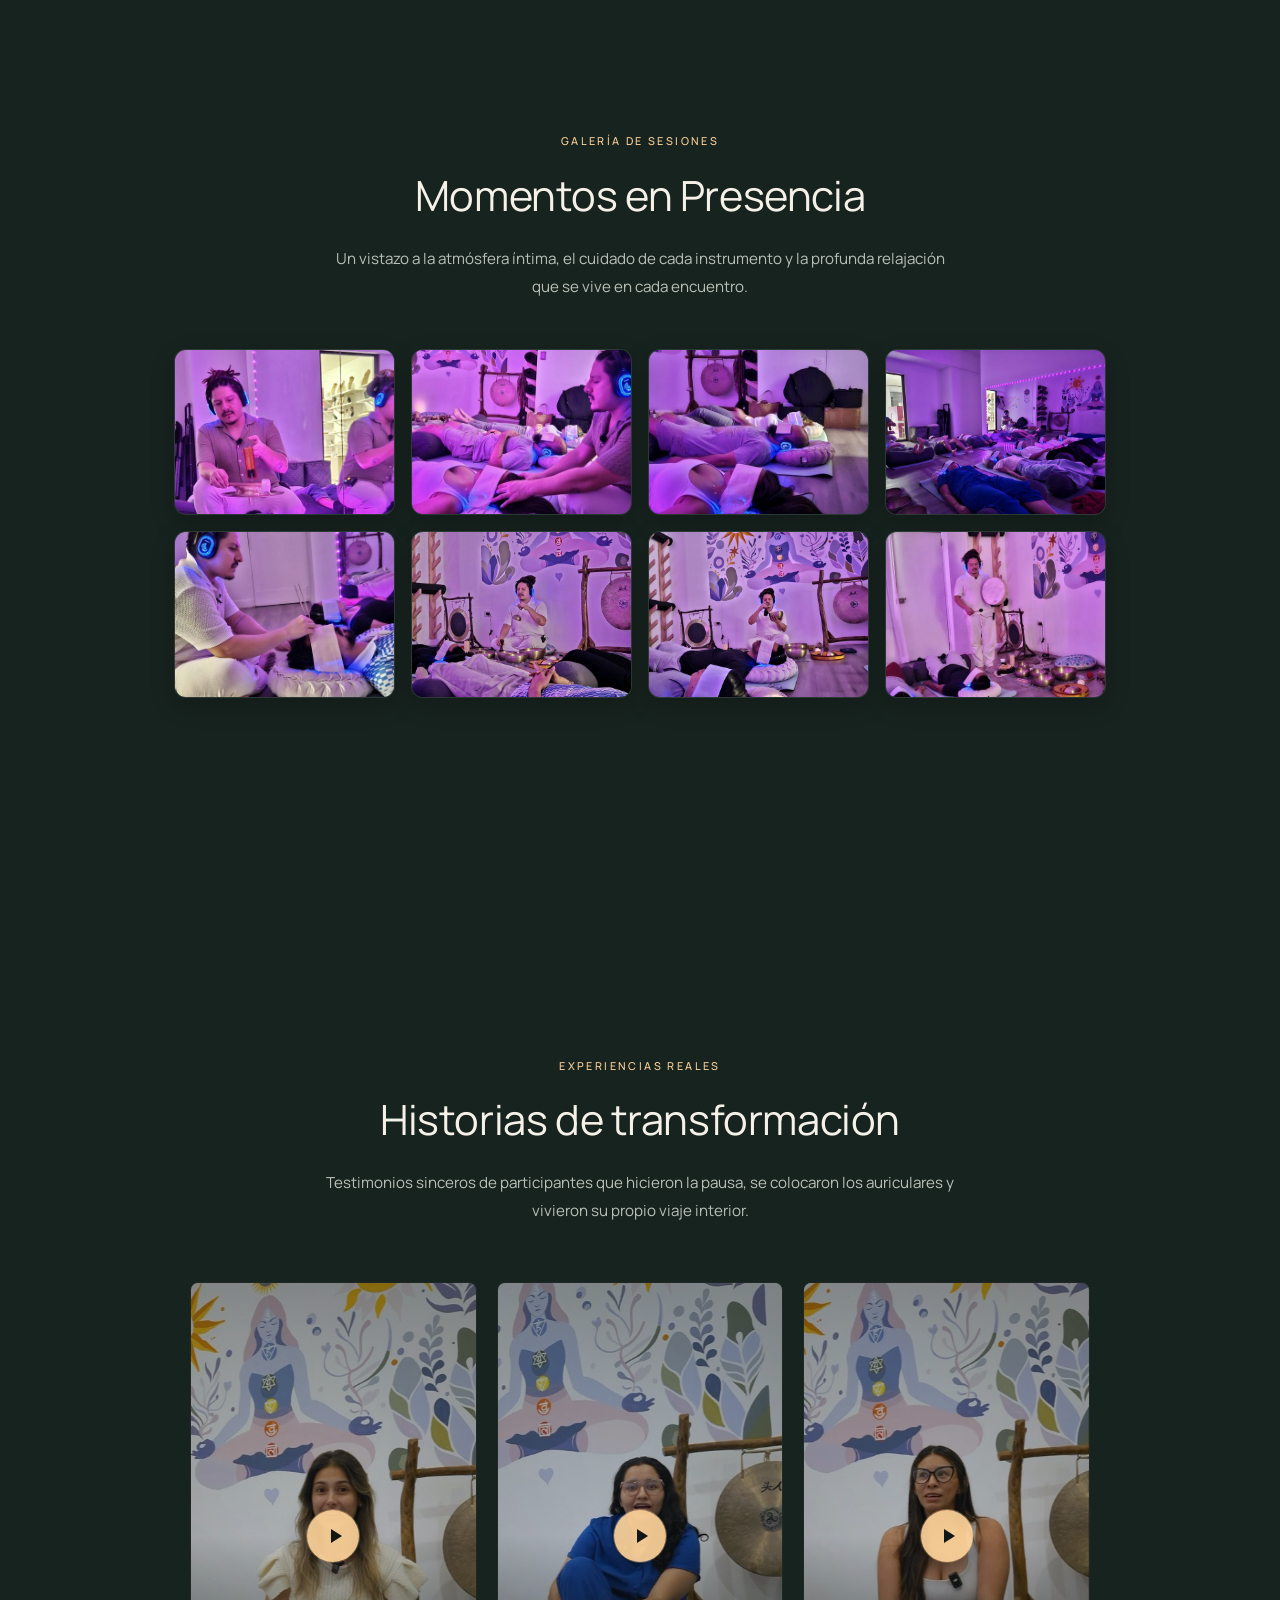
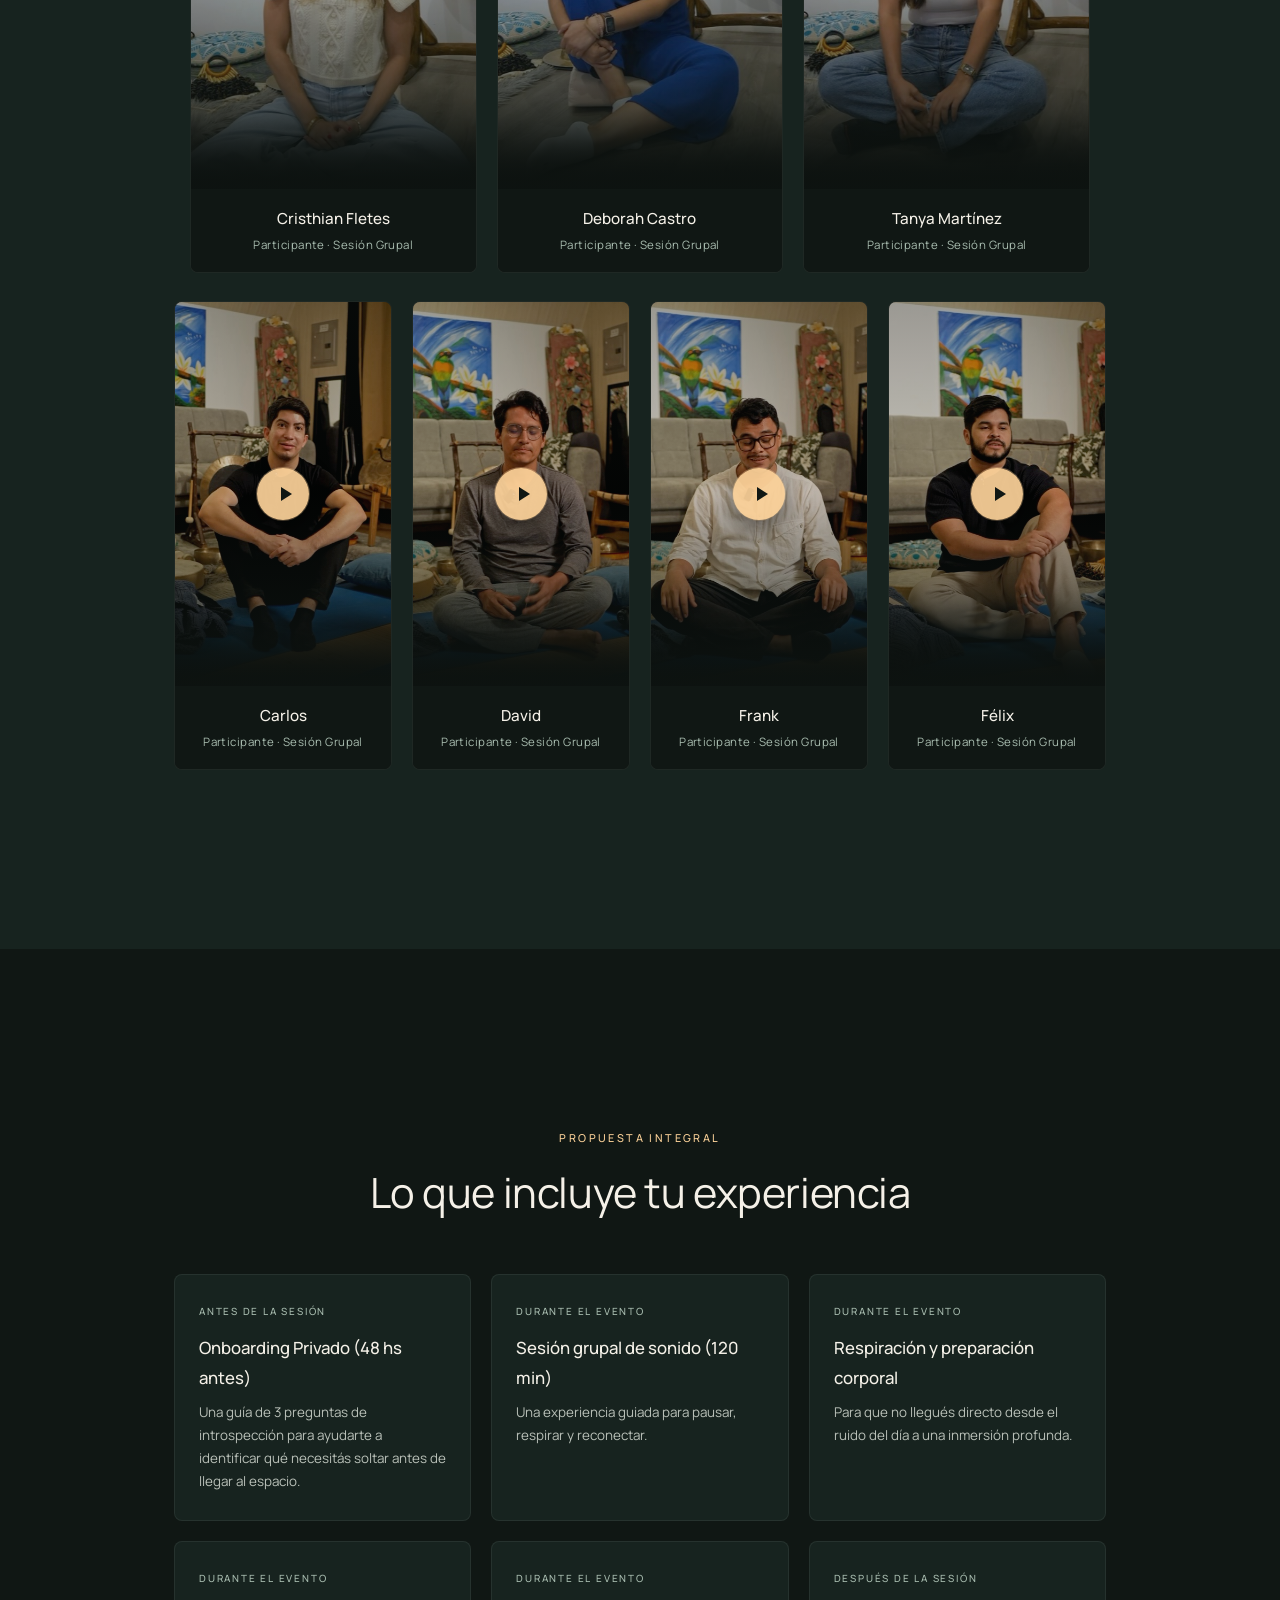
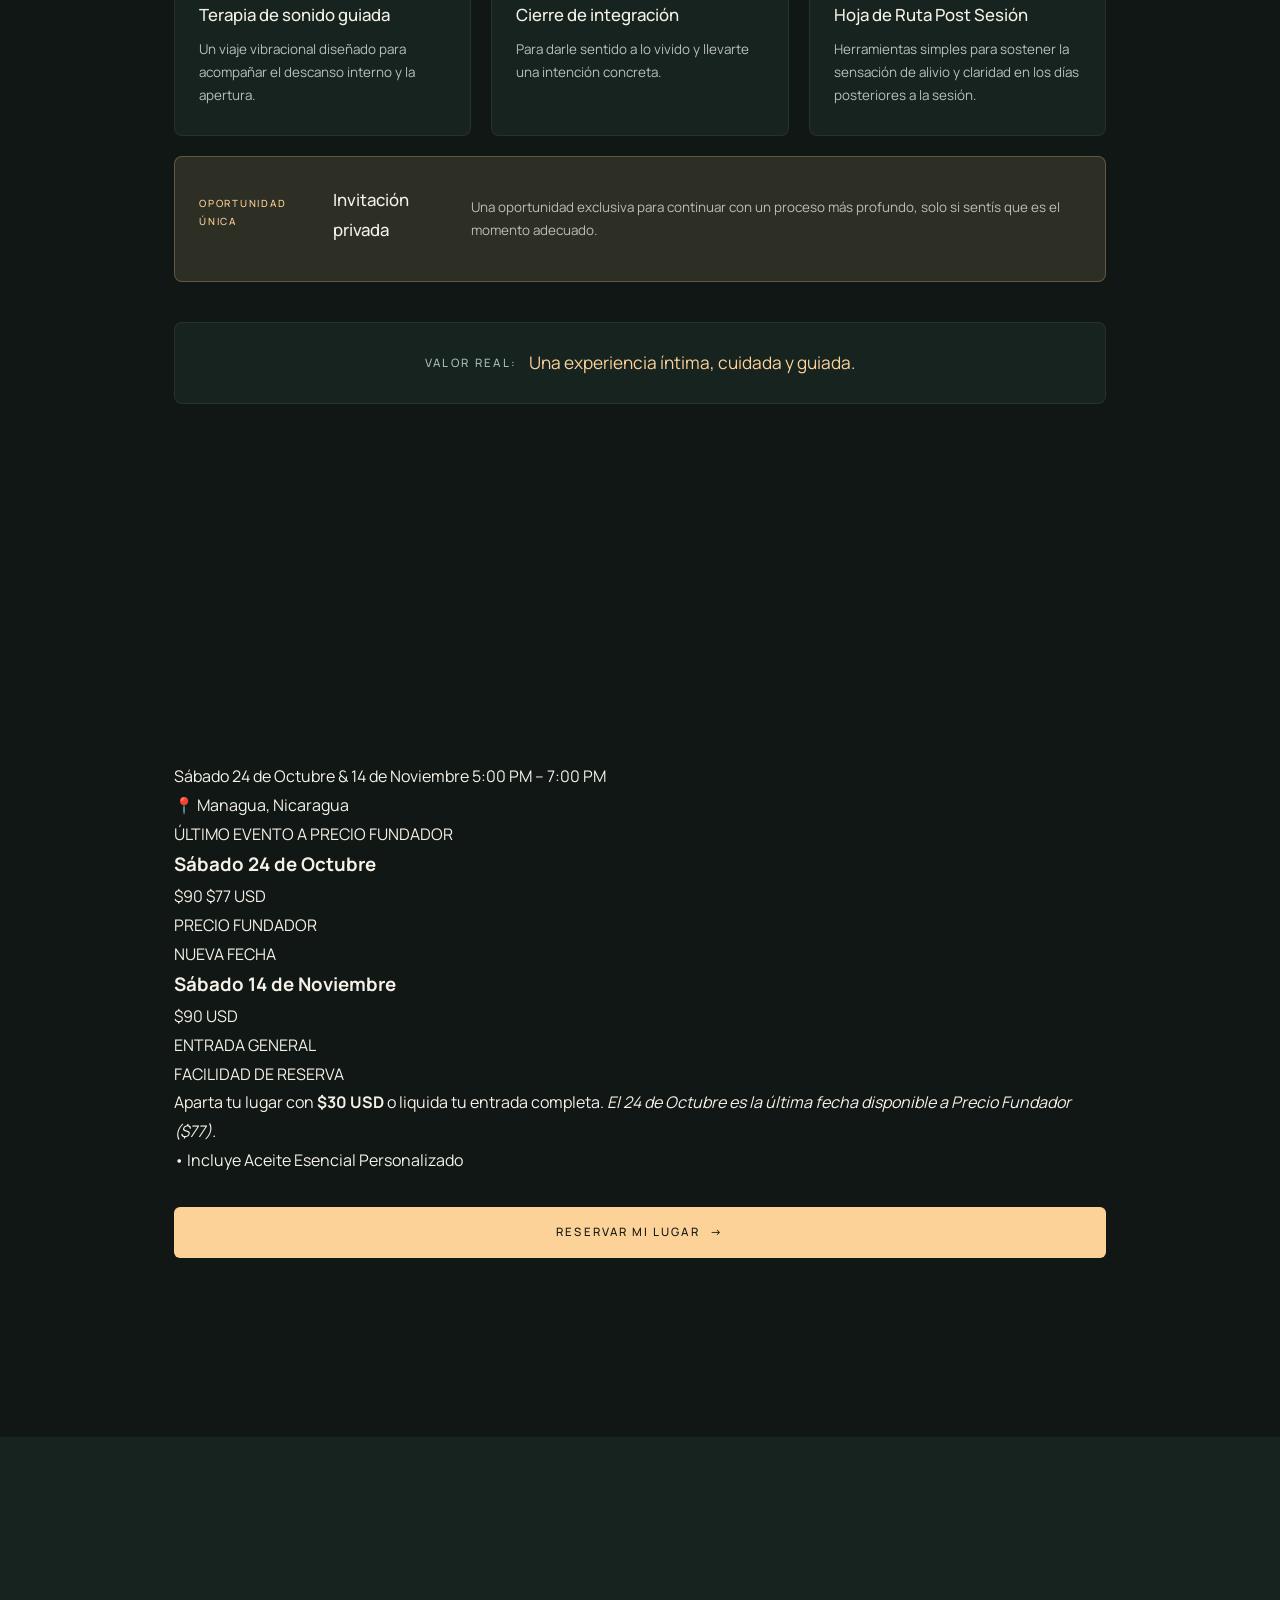
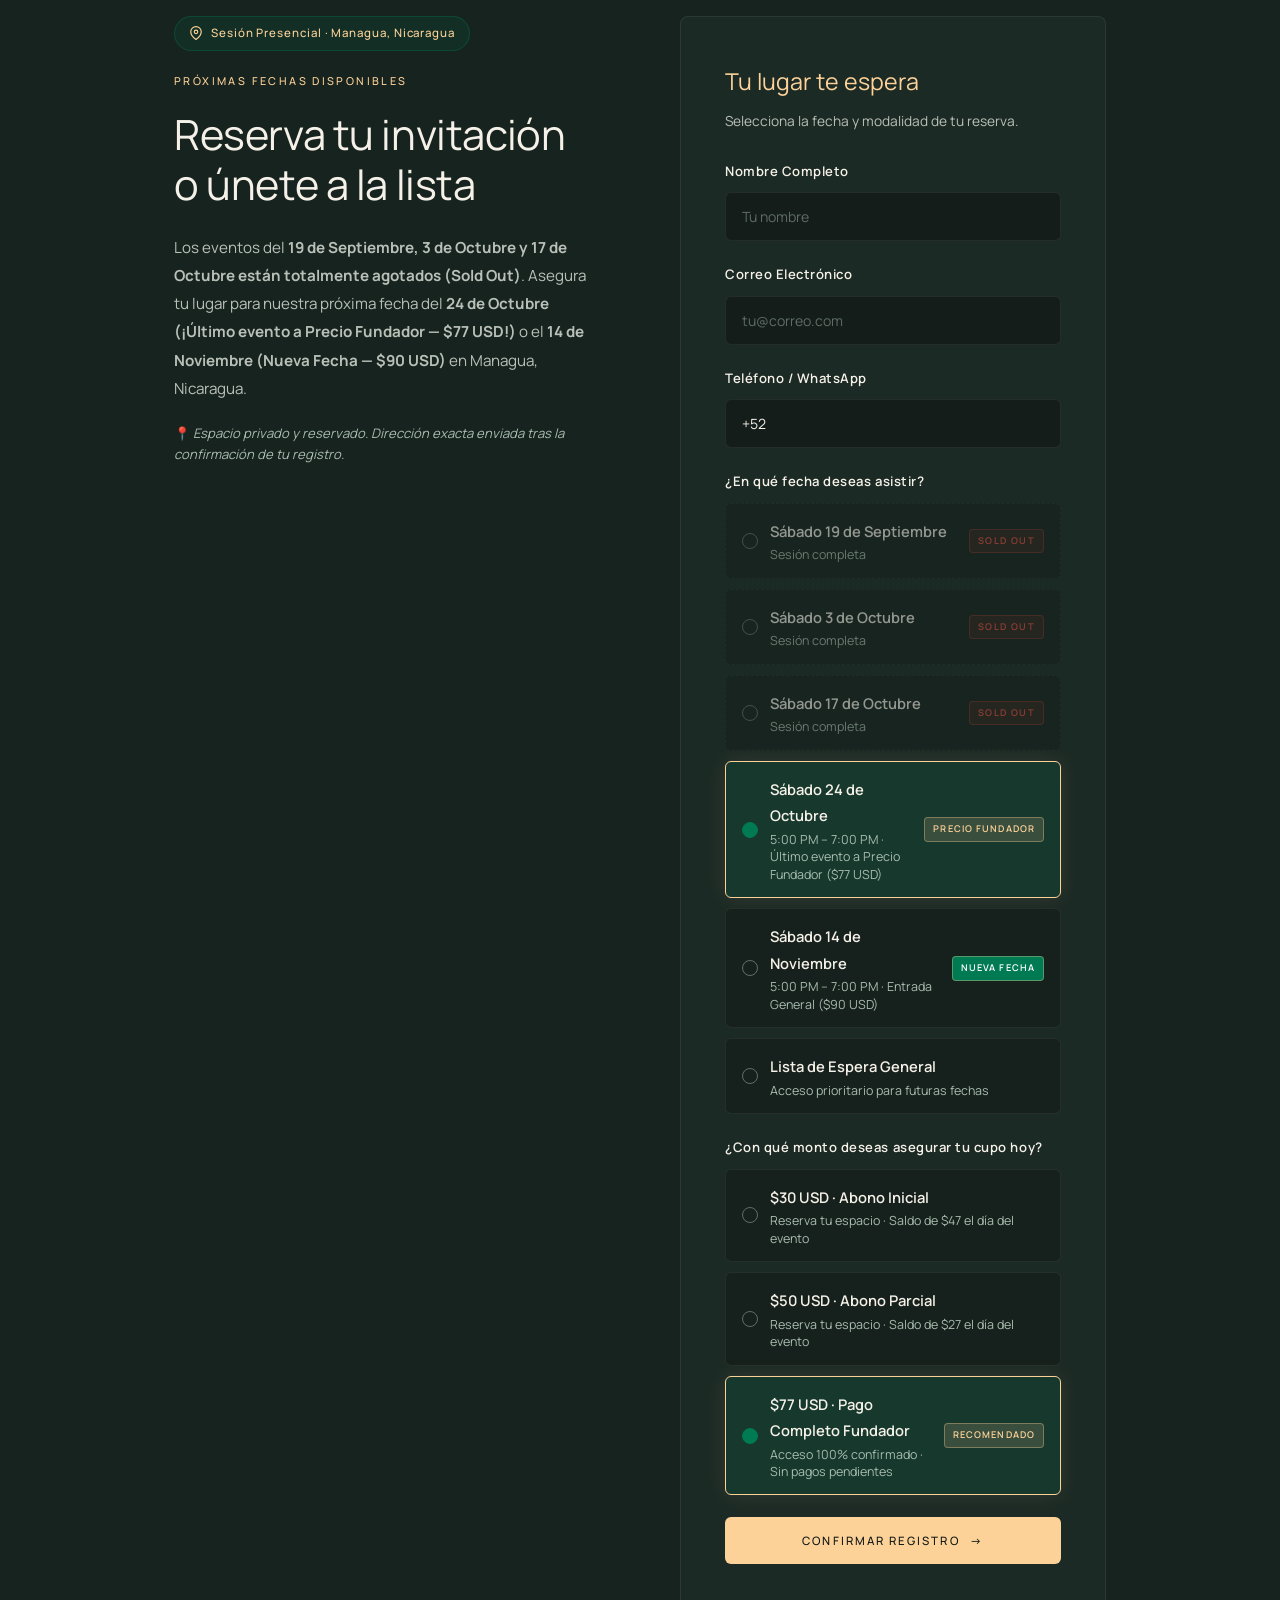
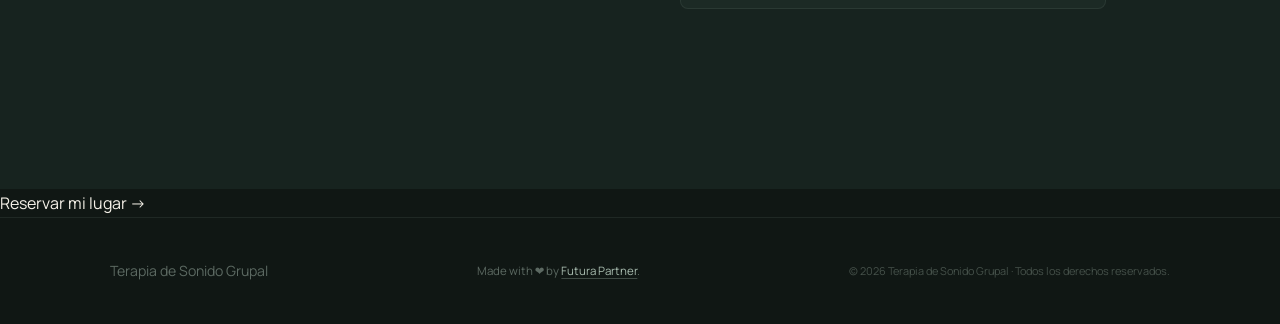
==== commit f1ec94c4: "feat: esquema de precios comparativo (24 Oct  vs 14 Nov ) y facilidad de reserva" ====
--- a/light/index.html
+++ b/light/index.html
@@ -39,7 +39,7 @@
     <div class="hero-bg" role="img" aria-label="Atmósfera de terapia de sonido"></div>
     <div class="hero-overlay"></div>
     <div class="hero-content">
-      <p class="hero-eyebrow">Próximas Fechas: 17 Oct (¡Último cupo!) & 24 Oct (Precio Fundador) <span class="desktop-only">&nbsp;·&nbsp; 5:00 PM – 7:00 PM</span> &nbsp;·&nbsp; <span class="hero-location-text">📍 Managua, Nicaragua</span></p>
+      <p class="hero-eyebrow">Próximas Fechas: 24 Oct (Precio Fundador) & 14 Nov (Nueva Fecha) <span class="desktop-only">&nbsp;·&nbsp; 5:00 PM – 7:00 PM</span> &nbsp;·&nbsp; <span class="hero-location-text">📍 Managua, Nicaragua</span></p>
 
       <h1 class="hero-title">
         Del ruido interno,<br />
@@ -83,7 +83,7 @@
             <li class="feature-item">
               <div class="feature-dot"></div>
               <div class="feature-text">
-                <strong>17 Oct (¡Último Cupo!) & 24 de Octubre (Precio Fundador) · Cupos limitados</strong>
+                <strong>24 Oct (Precio Fundador) & 14 de Noviembre · Cupos limitados</strong>
                 <p>Sesiones íntimas con espacios reducidos para asegurar una experiencia personalizada.</p>
               </div>
             </li>
@@ -610,43 +610,71 @@
   </section>
 
   <!-- PRICING -->
+    <!-- PRICING -->
   <section id="pricing" aria-labelledby="pricing-title">
     <div class="container">
-      <div class="pricing-layout">
-        <div class="pricing-header">
-          <span class="eyebrow reveal" style="color:var(--cream);letter-spacing:0.18em;font-weight:600;">Último Evento a Precio Fundador</span>
-          <h2 class="section-title reveal delay-1" id="pricing-title">
-            Tu entrada a la experiencia
-          </h2>
-        </div>
-        <div class="pricing-card reveal delay-2">
-          <div class="pricing-date">
-            <span class="pricing-date-day">Sábado 17 Oct (¡Último cupo!) & Sábado 24 Oct (Precio Fundador)</span>
-            <span class="pricing-date-time">5:00 PM – 7:00 PM</span>
-            <span class="pricing-date-loc">📍 Managua, Nicaragua</span>
-          </div>
-          <div class="pricing-body">
-            <div class="pricing-regular">
-              <span class="pricing-strike">$90</span>
-              <span class="pricing-regular-label">Precio Regular</span>
-            </div>
-            <div class="pricing-founder">
-              <span class="pricing-amount">$77</span>
-              <span class="pricing-founder-label">Precio Fundador</span>
-            </div>
-            <div class="pricing-deposit-note">
-              <span class="deposit-tag">Facilidad de Reserva</span>
-              <p>Aparta tu lugar con <strong>$30 USD</strong> o liquida tu entrada completa a Precio Fundador.</p>
-            </div>
-            <div class="pricing-includes">
-              <span class="pricing-includes-dot"></span>
-              <span class="pricing-includes-text">Incluye Aceite Esencial Personalizado</span>
-            </div>
-          </div>
+      <div class="pricing-comparison-wrapper">
+        
+        <!-- Header / Date summary -->
+        <div class="pricing-dates-banner reveal">
+          <div class="banner-dates-row">
+            <span class="banner-dates-title">Sábado 24 de Octubre & 14 de Noviembre</span>
+            <span class="banner-time-sub">5:00 PM – 7:00 PM</span>
+          </div>
+          <div class="banner-location-pill">
+            <span class="loc-pin">📍</span> Managua, Nicaragua
+          </div>
+          <div class="banner-divider"></div>
+        </div>
+
+        <!-- 2 Cards Grid -->
+        <div class="pricing-cards-duo reveal delay-1">
+          
+          <!-- Card 1: 24 Octubre (Fundador) -->
+          <div class="card-founder-duo">
+            <div class="duo-pill pill-founder">ÚLTIMO EVENTO A PRECIO FUNDADOR</div>
+            <h3 class="duo-card-title">Sábado 24 de Octubre</h3>
+            <div class="duo-price-row">
+              <span class="duo-strike">$90</span>
+              <span class="duo-price-amount">$77</span>
+              <span class="duo-currency">USD</span>
+            </div>
+            <div class="duo-label">PRECIO FUNDADOR</div>
+          </div>
+
+          <!-- Card 2: 14 Noviembre (General) -->
+          <div class="card-general-duo">
+            <div class="duo-pill pill-general">NUEVA FECHA</div>
+            <h3 class="duo-card-title">Sábado 14 de Noviembre</h3>
+            <div class="duo-price-row">
+              <span class="duo-price-amount">$90</span>
+              <span class="duo-currency">USD</span>
+            </div>
+            <div class="duo-label">ENTRADA GENERAL</div>
+          </div>
+
+        </div>
+
+        <!-- Facilidad de Reserva Box -->
+        <div class="pricing-facilidad-box reveal delay-2">
+          <div class="facilidad-pill">FACILIDAD DE RESERVA</div>
+          <p class="facilidad-text">
+            Aparta tu lugar con <strong>$30 USD</strong> o liquida tu entrada completa. <em>El 24 de Octubre es la última fecha disponible a Precio Fundador ($77).</em>
+          </p>
+        </div>
+
+        <!-- Includes Pill -->
+        <div class="pricing-includes-pill reveal delay-3">
+          <span class="includes-dot">•</span> Incluye Aceite Esencial Personalizado
+        </div>
+
+        <!-- CTA Button -->
+        <div class="pricing-cta-wrap reveal delay-3">
           <a href="#registro" class="btn-primary pricing-cta">
-            Reservar a Precio Fundador <span class="arrow">→</span>
+            Reservar mi lugar <span class="arrow">→</span>
           </a>
         </div>
+
       </div>
     </div>
   </section>
@@ -668,7 +696,7 @@
             Reserva tu invitación<br />o únete a la lista
           </h2>
           <p class="section-body reveal delay-2">
-            Los eventos del <strong>19 de Septiembre y 3 de Octubre están totalmente agotados (Sold Out)</strong>. Asegura tu lugar para nuestra próxima fecha del <strong>17 de Octubre (¡Último cupo disponible!)</strong> o el <strong>24 de Octubre (Último evento a Precio Fundador)</strong> en Managua, Nicaragua.
+            Los eventos del <strong>19 de Septiembre, 3 de Octubre y 17 de Octubre están totalmente agotados (Sold Out)</strong>. Asegura tu lugar para nuestra próxima fecha del <strong>24 de Octubre (¡Último evento a Precio Fundador — $77 USD!)</strong> o el <strong>14 de Noviembre (Nueva Fecha — $90 USD)</strong> en Managua, Nicaragua.
           </p>
           <p class="form-location-sub reveal delay-2">
             📍 <em>Espacio privado y reservado. Dirección exacta enviada tras la confirmación de tu registro.</em>
@@ -716,22 +744,32 @@
                   </div>
                   <span class="sold-out-badge">SOLD OUT</span>
                 </label>
-                <label class="option-card active highlight-option" id="opt-oct17">
-                  <input type="radio" name="eventOption" value="Evento 17 de Octubre" checked />
+                <label class="option-card sold-out" id="opt-oct17">
+                  <input type="radio" name="eventOption" value="Evento 17 de Octubre (Agotado)" disabled />
                   <div class="option-radio-dot"></div>
                   <div class="option-text-wrap">
                     <div class="option-title">Sábado 17 de Octubre</div>
-                    <div class="option-desc">5:00 PM – 7:00 PM · 1 Lugar Disponible</div>
+                    <div class="option-desc">Sesión completa</div>
                   </div>
-                  <span class="urgency-badge">ÚLTIMO CUPO</span>
+                  <span class="sold-out-badge">SOLD OUT</span>
                 </label>
-                <label class="option-card" id="opt-oct24">
-                  <input type="radio" name="eventOption" value="Evento 24 de Octubre" />
+                <label class="option-card active highlight-option" id="opt-oct24">
+                  <input type="radio" name="eventOption" value="Evento 24 de Octubre" checked />
                   <div class="option-radio-dot"></div>
                   <div class="option-text-wrap">
                     <div class="option-title">Sábado 24 de Octubre</div>
-                    <div class="option-desc">5:00 PM – 7:00 PM · Último evento a Precio Fundador</div>
+                    <div class="option-desc">5:00 PM – 7:00 PM · Último evento a Precio Fundador ($77 USD)</div>
                   </div>
+                  <span class="urgency-badge">PRECIO FUNDADOR</span>
+                </label>
+                <label class="option-card" id="opt-nov14">
+                  <input type="radio" name="eventOption" value="Evento 14 de Noviembre" />
+                  <div class="option-radio-dot"></div>
+                  <div class="option-text-wrap">
+                    <div class="option-title">Sábado 14 de Noviembre</div>
+                    <div class="option-desc">5:00 PM – 7:00 PM · Entrada General ($90 USD)</div>
+                  </div>
+                  <span class="urgency-badge" style="background:#007A53;color:#fff;">NUEVA FECHA</span>
                 </label>
                 <label class="option-card" id="opt-waitlist">
                   <input type="radio" name="eventOption" value="Lista de Espera" />
--- a/light/style.css
+++ b/light/style.css
@@ -2041,3 +2041,360 @@
 ::-webkit-scrollbar-track { background: var(--bg-deep); }
 ::-webkit-scrollbar-thumb { background: var(--bg-surface); border-radius: 2px; }
 ::-webkit-scrollbar-thumb:hover { background: var(--sage-dim); }
+
+
+/* CHECKOUT EMBEDDED STYLES ($77 USD) */
+.checkout-guarantee-box {
+  display: flex;
+  align-items: flex-start;
+  gap: 16px;
+  background: rgba(0, 122, 83, 0.08);
+  border: 1px solid rgba(0, 122, 83, 0.25);
+  border-radius: 12px;
+  padding: 16px 20px;
+  margin-top: 24px;
+}
+
+.guarantee-icon {
+  font-size: 24px;
+  line-height: 1;
+}
+
+.guarantee-text strong {
+  display: block;
+  font-size: 15px;
+  color: var(--color-gold, #C8A97E);
+  margin-bottom: 4px;
+}
+
+.guarantee-text p {
+  font-size: 13px;
+  color: #A8BCAF;
+  line-height: 1.4;
+  margin: 0;
+}
+
+.order-summary-box {
+  background: rgba(23, 35, 31, 0.7);
+  border: 1px solid rgba(168, 188, 175, 0.15);
+  border-radius: 12px;
+  padding: 20px;
+  margin: 24px 0;
+}
+
+.order-summary-header {
+  display: flex;
+  justify-content: space-between;
+  align-items: center;
+  font-size: 14px;
+  font-weight: 600;
+  color: #F5F1E8;
+  margin-bottom: 14px;
+}
+
+.summary-badge {
+  font-size: 11px;
+  font-weight: 700;
+  letter-spacing: 0.05em;
+  text-transform: uppercase;
+  color: #007A53;
+  background: rgba(0, 122, 83, 0.15);
+  padding: 3px 8px;
+  border-radius: 20px;
+  border: 1px solid rgba(0, 122, 83, 0.3);
+}
+
+.order-summary-line {
+  display: flex;
+  justify-content: space-between;
+  align-items: center;
+  font-size: 13.5px;
+  color: #B9C0B8;
+  margin-bottom: 8px;
+}
+
+.included-tag {
+  color: #007A53;
+  font-weight: 600;
+  font-size: 12px;
+}
+
+.order-summary-divider {
+  height: 1px;
+  background: rgba(168, 188, 175, 0.12);
+  margin: 14px 0;
+}
+
+.order-summary-total {
+  display: flex;
+  justify-content: space-between;
+  align-items: center;
+  font-size: 16px;
+  font-weight: 600;
+  color: #F5F1E8;
+}
+
+.total-amount-val {
+  font-size: 20px;
+  font-weight: 700;
+  color: var(--color-gold, #C8A97E);
+}
+
+.stripe-payment-group {
+  margin-top: 20px;
+}
+
+.stripe-element-container {
+  background: #17231F;
+  border: 1px solid rgba(168, 188, 175, 0.2);
+  border-radius: 8px;
+  padding: 14px 16px;
+  transition: border-color 0.25s ease, box-shadow 0.25s ease;
+}
+
+.stripe-element-container:focus-within {
+  border-color: #007A53;
+  box-shadow: 0 0 0 2px rgba(0, 122, 83, 0.2);
+}
+
+.stripe-error-message {
+  color: #ff6b6b;
+  font-size: 13px;
+  margin-top: 8px;
+  display: none;
+}
+
+.stripe-trust-footer {
+  text-align: center;
+  margin-top: 14px;
+}
+
+.stripe-trust-footer span {
+  font-size: 12px;
+  color: #7A8880;
+}
+
+/* =============================================
+   COMPARATIVE PRICING SECTION (24 Oct vs 14 Nov)
+   ============================================= */
+.pricing-comparison-wrapper {
+  max-width: 840px;
+  margin: 0 auto;
+  text-align: center;
+}
+
+.pricing-dates-banner {
+  margin-bottom: 28px;
+}
+
+.banner-dates-row {
+  display: flex;
+  align-items: center;
+  justify-content: center;
+  gap: 14px;
+  flex-wrap: wrap;
+  margin-bottom: 12px;
+}
+
+.banner-dates-title {
+  font-size: clamp(1.2rem, 3.2vw, 1.45rem);
+  font-weight: 500;
+  color: #F5F1E8;
+  letter-spacing: -0.01em;
+}
+
+.banner-time-sub {
+  font-size: 0.92rem;
+  color: #7A8880;
+  font-weight: 400;
+}
+
+.banner-location-pill {
+  display: inline-flex;
+  align-items: center;
+  gap: 6px;
+  background: rgba(23, 35, 31, 0.85);
+  border: 1px solid rgba(168, 188, 175, 0.22);
+  padding: 5px 14px;
+  border-radius: 20px;
+  font-size: 0.78rem;
+  color: #C8A97E;
+  margin-bottom: 22px;
+}
+
+.banner-divider {
+  width: 100%;
+  height: 1px;
+  background: rgba(168, 188, 175, 0.12);
+  margin: 0 auto;
+}
+
+.pricing-cards-duo {
+  display: grid;
+  grid-template-columns: 1fr 1fr;
+  gap: 20px;
+  margin-top: 28px;
+  margin-bottom: 22px;
+}
+
+@media (max-width: 680px) {
+  .pricing-cards-duo {
+    grid-template-columns: 1fr;
+    gap: 16px;
+  }
+}
+
+.card-founder-duo,
+.card-general-duo {
+  background: linear-gradient(135deg, rgba(23, 35, 31, 0.95) 0%, rgba(16, 23, 20, 0.98) 100%);
+  border-radius: 16px;
+  padding: 34px 24px;
+  display: flex;
+  flex-direction: column;
+  align-items: center;
+  justify-content: center;
+  text-align: center;
+  position: relative;
+  box-shadow: 0 12px 36px rgba(0, 0, 0, 0.4);
+}
+
+.card-founder-duo {
+  border: 1.5px solid #C8A97E;
+  box-shadow: 0 12px 36px rgba(0, 0, 0, 0.4), 0 0 24px rgba(200, 169, 126, 0.15);
+}
+
+.card-general-duo {
+  border: 1px solid rgba(168, 188, 175, 0.2);
+}
+
+.duo-pill {
+  font-size: 0.68rem;
+  font-weight: 700;
+  letter-spacing: 0.08em;
+  text-transform: uppercase;
+  padding: 5px 14px;
+  border-radius: 20px;
+  margin-bottom: 16px;
+}
+
+.pill-founder {
+  background: rgba(200, 169, 126, 0.12);
+  border: 1px solid rgba(200, 169, 126, 0.45);
+  color: #FCD299;
+}
+
+.pill-general {
+  background: rgba(0, 168, 107, 0.12);
+  border: 1px solid rgba(0, 168, 107, 0.4);
+  color: #34D399;
+}
+
+.duo-card-title {
+  font-size: 1.25rem;
+  font-weight: 500;
+  color: #F5F1E8;
+  margin-bottom: 14px;
+}
+
+.duo-price-row {
+  display: flex;
+  align-items: baseline;
+  justify-content: center;
+  gap: 6px;
+  margin-bottom: 8px;
+}
+
+.duo-strike {
+  font-size: 1.45rem;
+  color: #6F8075;
+  text-decoration: line-through;
+  font-weight: 300;
+  margin-right: 2px;
+}
+
+.duo-price-amount {
+  font-size: clamp(2.8rem, 5vw, 3.5rem);
+  font-weight: 700;
+  color: #FCD299;
+  line-height: 1;
+}
+
+.duo-currency {
+  font-size: 0.85rem;
+  font-weight: 600;
+  color: #A8BCAF;
+  margin-left: 2px;
+}
+
+.duo-label {
+  font-size: 0.72rem;
+  font-weight: 600;
+  letter-spacing: 0.14em;
+  text-transform: uppercase;
+  color: #B9C0B8;
+  margin-top: 6px;
+}
+
+.pricing-facilidad-box {
+  background: rgba(16, 23, 20, 0.7);
+  border: 1px solid rgba(0, 122, 83, 0.35);
+  border-radius: 14px;
+  padding: 22px 24px;
+  margin-top: 20px;
+  text-align: center;
+}
+
+.facilidad-pill {
+  font-size: 0.65rem;
+  font-weight: 700;
+  letter-spacing: 0.1em;
+  text-transform: uppercase;
+  color: #C8A97E;
+  background: rgba(200, 169, 126, 0.12);
+  border: 1px solid rgba(200, 169, 126, 0.35);
+  padding: 3px 12px;
+  border-radius: 20px;
+  display: inline-block;
+  margin-bottom: 10px;
+}
+
+.facilidad-text {
+  font-size: 0.90rem;
+  color: #B9C0B8;
+  line-height: 1.6;
+  margin: 0;
+}
+
+.facilidad-text strong {
+  color: #FCD299;
+  font-weight: 600;
+}
+
+.facilidad-text em {
+  font-style: italic;
+  color: #F5F1E8;
+}
+
+.pricing-includes-pill {
+  display: inline-flex;
+  align-items: center;
+  gap: 8px;
+  background: rgba(23, 35, 31, 0.9);
+  border: 1px solid rgba(168, 188, 175, 0.22);
+  padding: 8px 20px;
+  border-radius: 20px;
+  font-size: 0.84rem;
+  color: #FCD299;
+  margin-top: 20px;
+  font-weight: 500;
+}
+
+.includes-dot {
+  color: #C8A97E;
+  font-size: 1.1rem;
+  line-height: 1;
+}
+
+.pricing-cta-wrap {
+  margin-top: 24px;
+}
